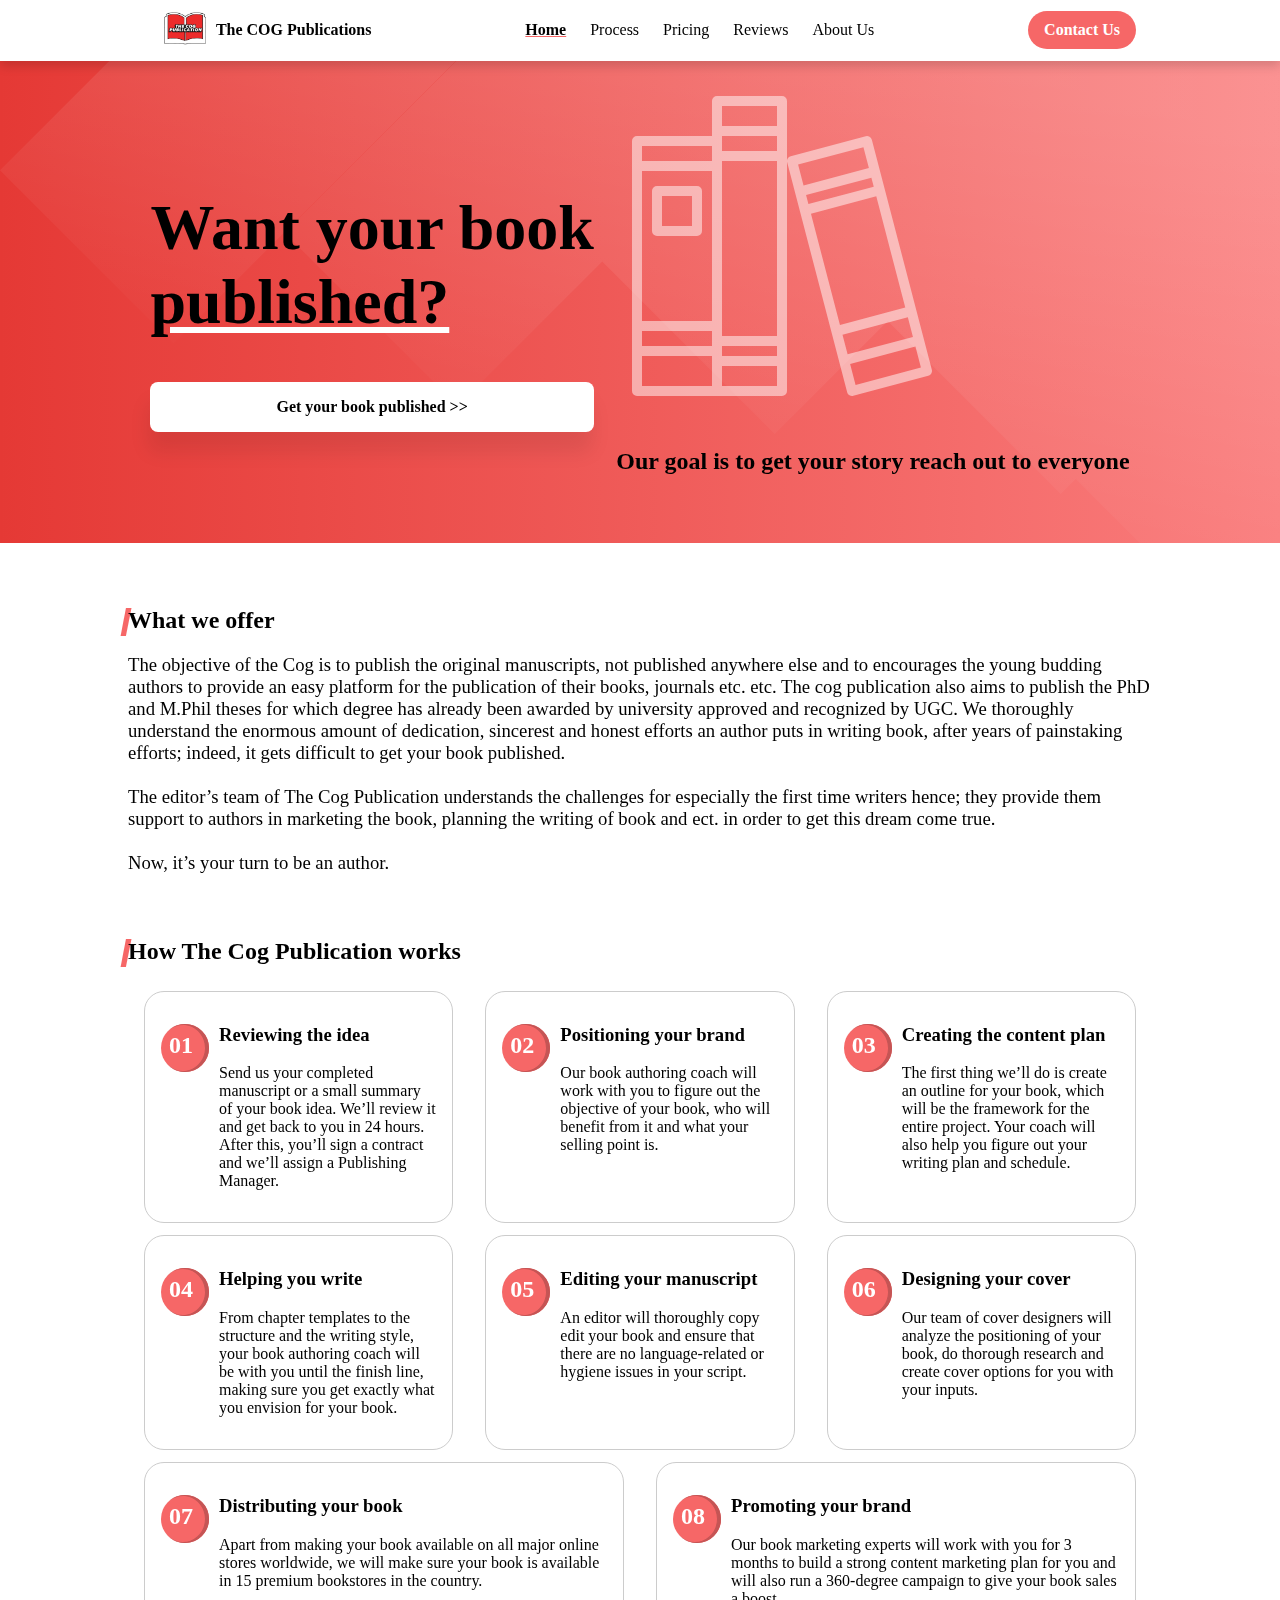
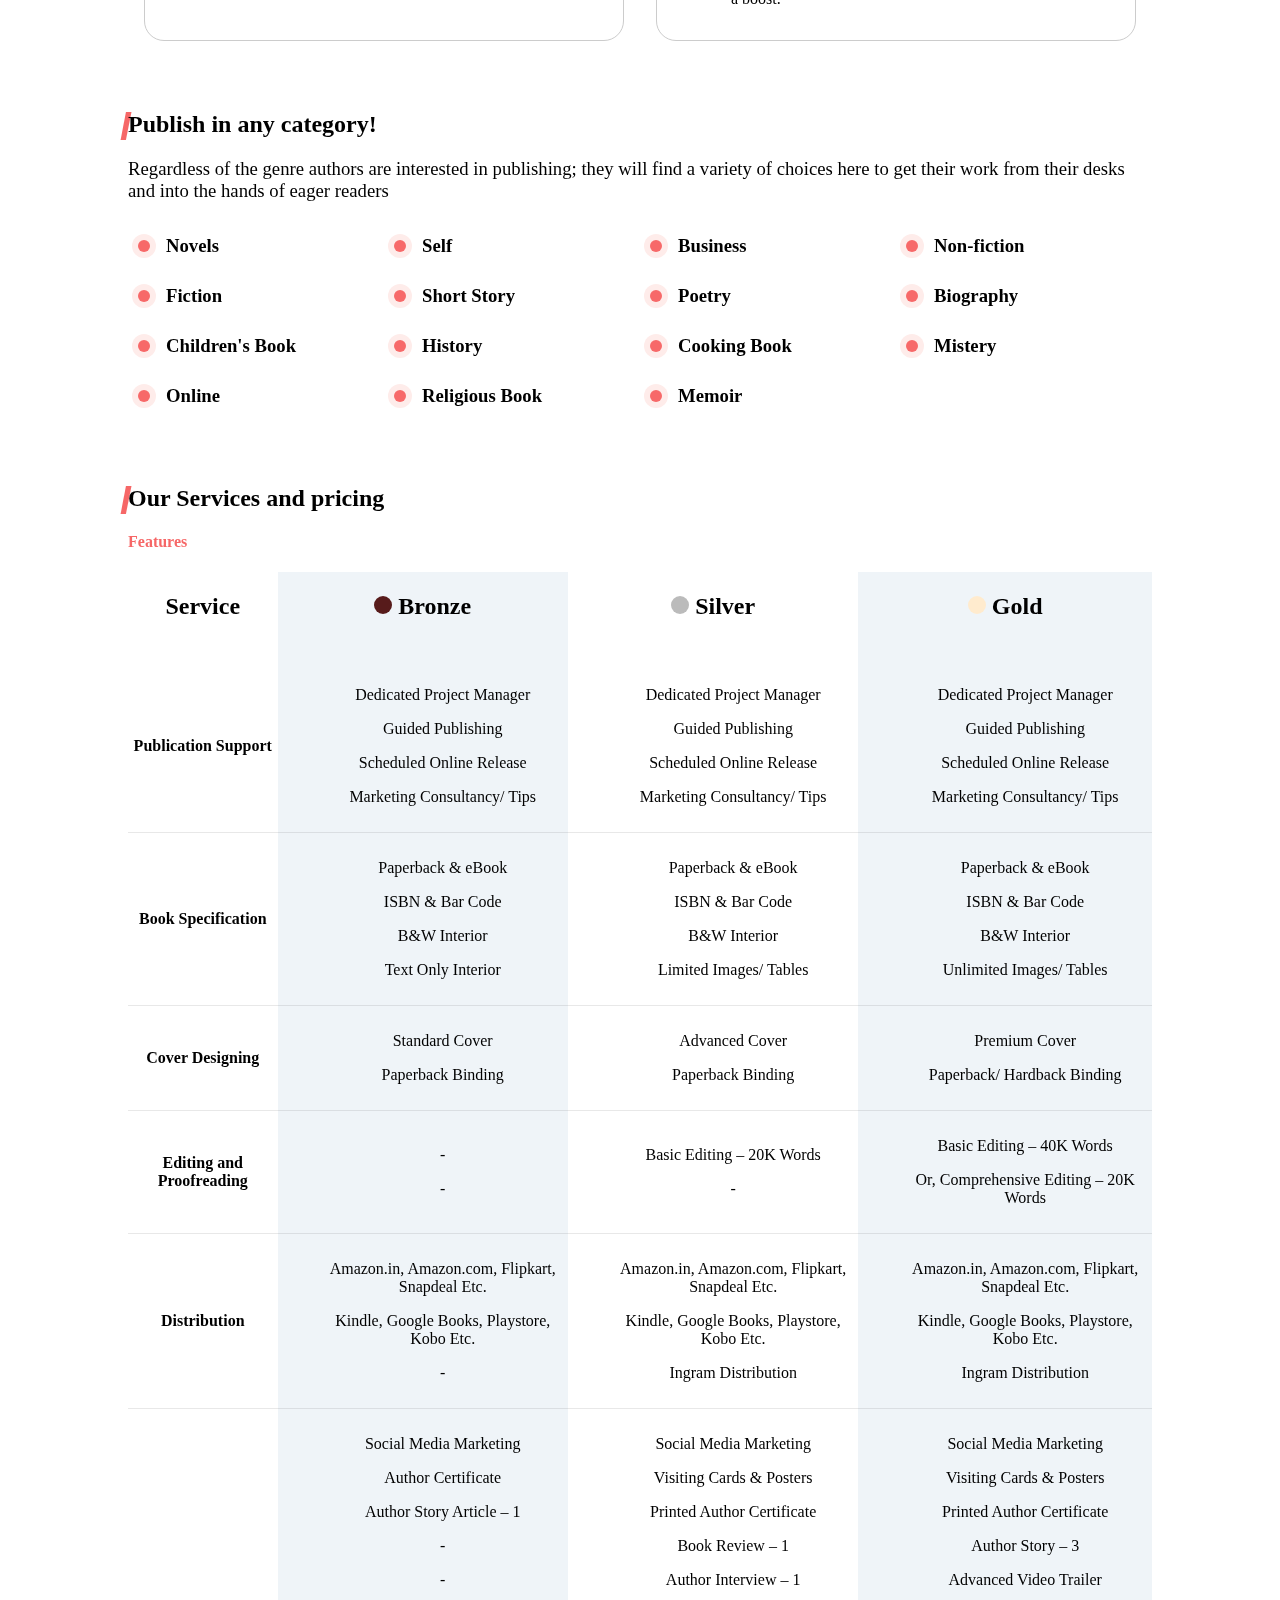
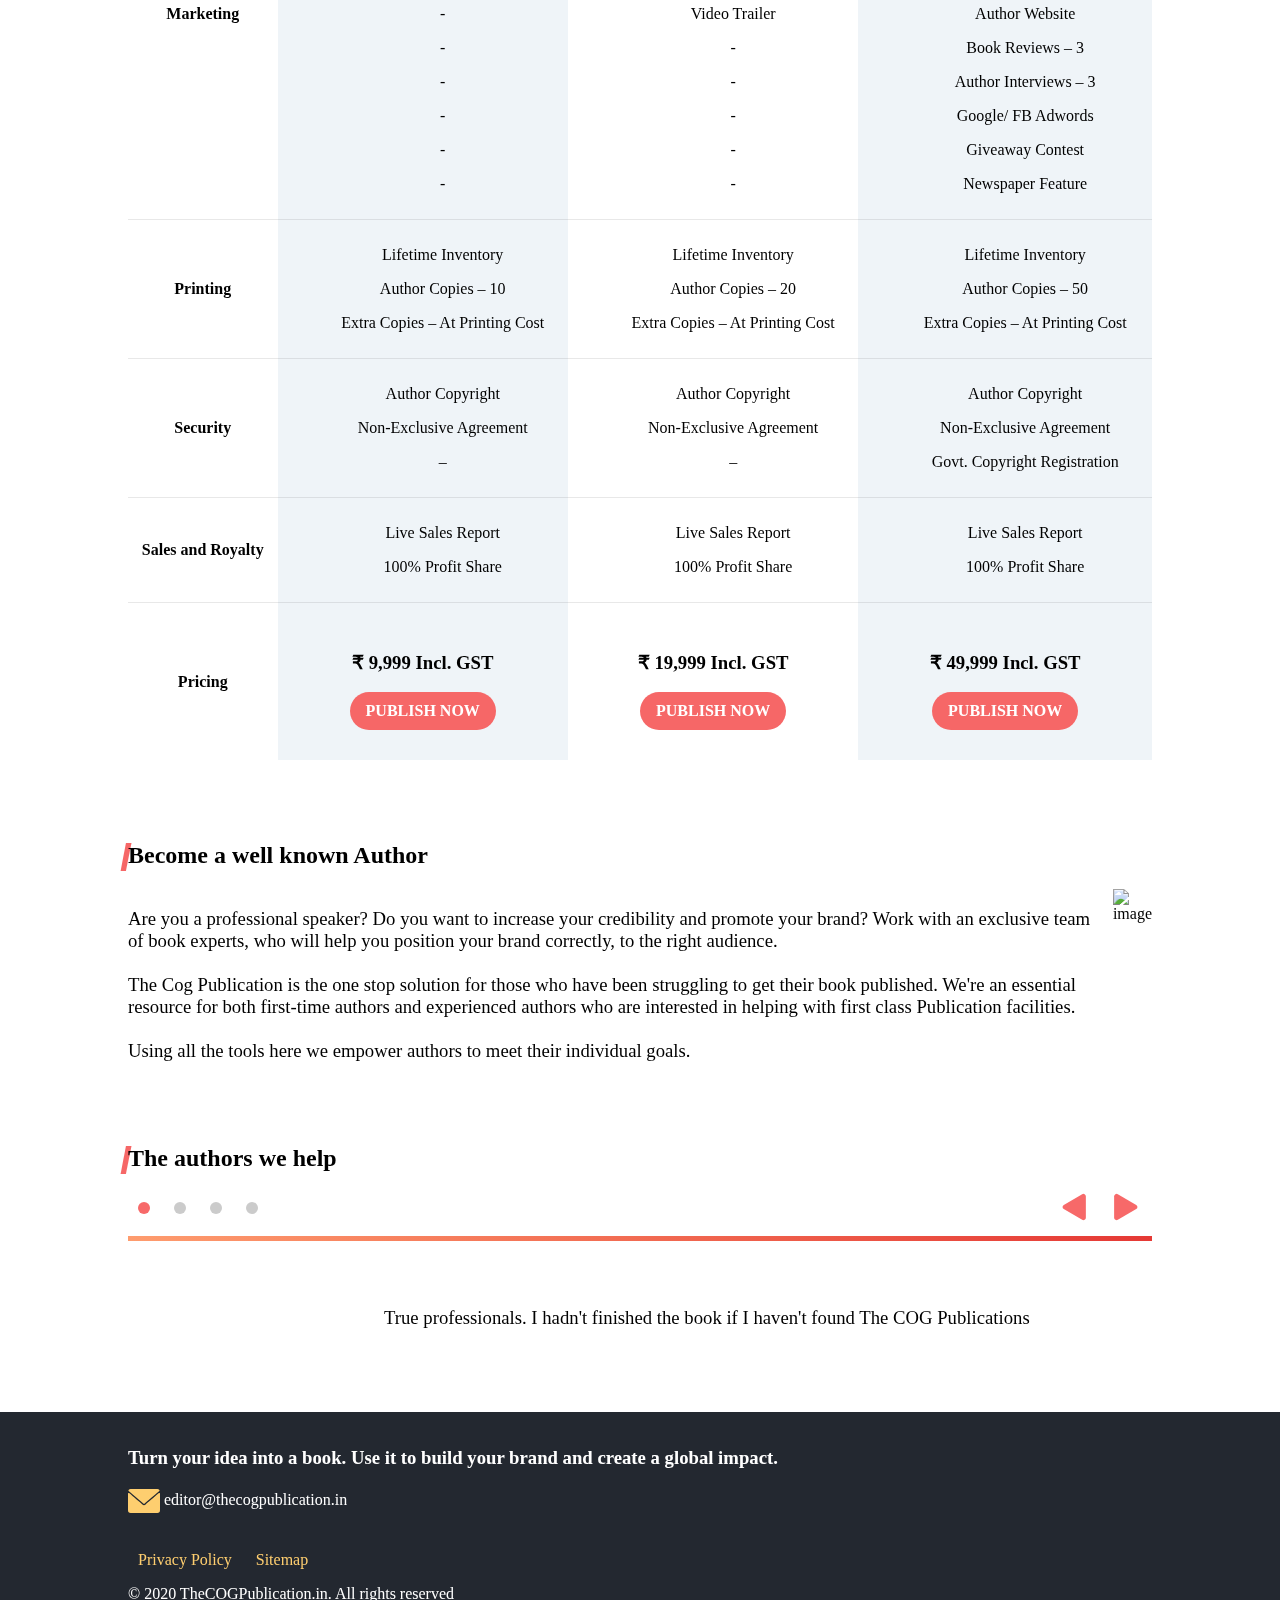
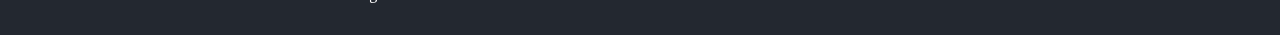
==== index.html @ cbc9a01e "COG website" ====
<!DOCTYPE html>
<html lang="en">
<head>
    <meta charset="UTF-8">
    <meta name="viewport" content="width=device-width, initial-scale=1.0">
    <title>The COG Publication</title>
    <link rel="stylesheet" href="styles.css">
</head>
<body>
    <nav id="myNav">
        <div class="left">
            <div class="logo">
                <img src="./logo.jpg" class="logo" alt="The COG Publications logo">
            </div>
            <div class="heading">
                <a href="/itsnikhil/COG/index.html"><h4>The COG Publications</h4></a>
            </div>
        </div>
        <div class="middle">
            <ul class="navigation">
                <li class="nav-link"><a href="/itsnikhil/COG/index.html#" onclick="navbarActive(0)">Home</a></li>
                <li class="nav-link"><a href="/itsnikhil/COG/index.html#process" onclick="navbarActive(1)">Process</a></li>
                <li class="nav-link"><a href="/itsnikhil/COG/index.html#pricing" onclick="navbarActive(2)">Pricing</a></li>
                <li class="nav-link"><a href="/itsnikhil/COG/index.html#reviews" onclick="navbarActive(3)">Reviews</a></li>
                <li class="nav-link"><a href="/itsnikhil/COG/index.html#about-us" onclick="navbarActive(4)">About Us</a></li>
            </ul>
        </div>
        <script>
            let active = undefined;
            function navbarActive(index=0){
                const navItems = document.querySelectorAll('.navigation li a');
                if (active !== index){
                    if (active != undefined)
                    navItems[active].classList.remove("active");
                    active = index;
                    navItems[active].classList.add("active");
                }
                return true;
            }
            navbarActive();
        </script>
        <div class="right">
            <div class="action">
                <a href="/itsnikhil/COG/form.html"><button>Contact Us</button></a>
            </div>
        </div>
        <div class="menu" onclick="toggleNav(this)">
            <div class="bar1"></div>
            <div class="bar2"></div>
            <div class="bar3"></div>
        </div>
    </nav>
    <script>
        function toggleNav(x) {
            x.classList.toggle("change");
            let middle = document.querySelector("#myNav .middle");
            let right = document.querySelector("#myNav .right");
            if (middle.style.display == "block")
                middle.style.display = "none"
            else
                middle.style.display = "block"
            if (right.style.display == "block")
                right.style.display = "none"
            else
                right.style.display = "block"
        }
    </script>
    <header>
        <svg xmlns="http://www.w3.org/2000/svg" style="width: 1477.51px; height: 652.02px; position: absolute; right: 0px; max-width: 100%;z-index: 0"><defs><linearGradient id="A" x1=".5" x2=".145" y2=".597"><stop offset="0" stop-color="#fff" stop-opacity=".16"/><stop offset="1" stop-color="#fff" stop-opacity="0"/></linearGradient></defs><path d="M1075.73 479.017l-15 15-173-173-113 113-172.5-172.5-144.5 144.5L284.5 232.775 517.266 0h960.24v423.24L1248.73 652.016zM0 170.263L170.266 0h346.482L173.24 343.506z" fill="url(#A)"/></svg>
        <div class="main">
            <div class="left">
                <h1>Want your book</br><span>published?</span></h1>
                <a href="/itsnikhil/COG/form.html"><button>Get your book published >> </button></a>
            </div>
            <div class="right">
                <div class="graphic">
                    <svg style="fill: rgba(255, 255, 255, 0.5)" xmlns="http://www.w3.org/2000/svg" viewBox="0 0 480 480"><path d="M240 0H136a8 8 0 0 0-8 8v56H8a8 8 0 0 0-8 8v400a8 8 0 0 0 8 8h232a8 8 0 0 0 8-8V8a8 8 0 0 0-8-8zm-8 416h-88v-16h88zM16 120h112v240H16zm216-32h-88V64h88zM16 376h112v24H16zm128 8V104h88v280zm88-368v32h-88V16zM128 80v24H16V80zM16 416h112v48H16zm128 48v-32h88v32zm0 0"/><path d="M479.742 437.984l-96-368a7.99 7.99 0 0 0-3.715-4.898 8 8 0 0 0-6.09-.812l-120 32a8 8 0 0 0-5.68 9.742l96 368c.535 2.063 1.875 3.824 3.72 4.895s4.03 1.355 6.086.8l120-32a8 8 0 0 0 5.68-9.727zm-201.246-279.44l104.543-27.87 3.762 14.398-104.535 27.914zm112.344 2.05l46.398 177.98-104.504 27.883-46.398-177.992zm50.473 193.47l8.2 31.395-104.543 27.87-8.16-31.383zM370.3 81.8l8.7 33.4-104.543 27.863-8.703-33.383zM357.7 462.2l-8.7-33.4 104.543-27.88 8.703 33.383zM104 144H40a8 8 0 0 0-8 8v64a8 8 0 0 0 8 8h64a8 8 0 0 0 8-8v-64a8 8 0 0 0-8-8zm-8 64H48v-48h48zm0 0"/></svg>
                </div>
                <div class="tagline">
                    <h2>
                        Our goal is to get your story reach out to everyone
                    </h2>
                </div>
            </div>
        </div>
    </header>
    <section id="about-us">
        <div class="title">
            <svg xmlns="http://www.w3.org/2000/svg" width="16" height="30" viewBox="0 0 16.851 46.101"><defs><style>.a{fill:#f66767;}</style></defs><path class="a" d="M-.143,2.762l8.012-1.6L8,44.883-.354,46.506Z" transform="translate(7.631 47.178) rotate(-169)"/></svg>
            <h2>What we offer</h2>
            <h3>The objective of the Cog is to publish the original manuscripts, not published anywhere else and to encourages the young budding authors to provide an easy platform for the publication of their books, journals etc. etc. The cog publication also aims to publish the PhD and M.Phil theses for which degree has already been awarded by university approved and recognized by UGC.  We thoroughly understand the enormous amount of dedication, sincerest and honest efforts an author puts in writing book, after years of painstaking efforts; indeed, it gets difficult to get your book published. 
            </br></br>The editor’s team of The Cog Publication understands the challenges for especially the first time writers hence; they provide them support to authors in marketing the book, planning the writing of book and ect. in order to get this dream come true. 
            </br></br>Now, it’s your turn to be an author.</h3>
        </div>
    </section>
    <section id="process">
        <div class="title">
            <svg xmlns="http://www.w3.org/2000/svg" width="16" height="30" viewBox="0 0 16.851 46.101"><defs><style>.a{fill:#f66767;}</style></defs><path class="a" d="M-.143,2.762l8.012-1.6L8,44.883-.354,46.506Z" transform="translate(7.631 47.178) rotate(-169)"/></svg>
            <h2>How The Cog Publication works</h2>
        </div>
        <div class="cards">
            <div class="card">
                <div class="left">
                    <h2>01</h2><svg xmlns="http://www.w3.org/2000/svg" width="48" height="48"><circle cx="24" cy="24" r="24" fill="#f66767"/><g fill="#c55555"><path d="M24 47.5c-.342 0-.683-.007-1.023-.022C34.932 46.94 44.5 36.616 44.5 24S34.932 1.06 22.977.522C23.318.507 23.658.5 24 .5c6.277 0 12.178 2.444 16.616 6.883S47.5 17.723 47.5 24s-2.444 12.178-6.883 16.617S30.277 47.5 24 47.5z"/><path d="M32.248 45.483c2.972-1.14 5.697-2.902 8.015-5.22C44.607 35.92 47 30.144 47 24a22.85 22.85 0 0 0-6.736-16.264 22.94 22.94 0 0 0-8.016-5.22C39.8 6.455 45 14.606 45 24s-5.2 17.544-12.752 21.483M24 48a23.95 23.95 0 0 1-7.931-1.341c-2.458-.86-4.75-2.112-6.813-3.72a24.08 24.08 0 0 1-5.24-5.643 23.84 23.84 0 0 1-3.212-7.111C3.44 40.085 12.156 47 22 47c12.13 0 22-10.318 22-23S34.13 1 22 1C12.514 1 4.126 7.313 1.128 16.7a23.85 23.85 0 0 1 2.826-5.912c1.432-2.17 3.196-4.085 5.243-5.69 2.068-1.622 4.368-2.885 6.836-3.754C18.587.455 21.268 0 24 0a23.84 23.84 0 0 1 16.97 7.029A23.84 23.84 0 0 1 48 24a23.84 23.84 0 0 1-7.029 16.97A23.84 23.84 0 0 1 24 48z"/></g></svg>
                </div>
                <div class="right">
                    <div class="card-title">
                        <h3>Reviewing the idea</h3>
                    </div>
                    <div class="card-content">Send us your completed manuscript or a small summary of your book idea. We’ll review it and get back to you in 24 hours.
                    After this, you’ll sign a contract and we’ll assign a Publishing Manager.</div>
                </div>
            </div>
            <div class="card">
                <div class="left">
                    <h2>02</h2><svg xmlns="http://www.w3.org/2000/svg" width="48" height="48"><circle cx="24" cy="24" r="24" fill="#f66767"/><g fill="#c55555"><path d="M24 47.5c-.342 0-.683-.007-1.023-.022C34.932 46.94 44.5 36.616 44.5 24S34.932 1.06 22.977.522C23.318.507 23.658.5 24 .5c6.277 0 12.178 2.444 16.616 6.883S47.5 17.723 47.5 24s-2.444 12.178-6.883 16.617S30.277 47.5 24 47.5z"/><path d="M32.248 45.483c2.972-1.14 5.697-2.902 8.015-5.22C44.607 35.92 47 30.144 47 24a22.85 22.85 0 0 0-6.736-16.264 22.94 22.94 0 0 0-8.016-5.22C39.8 6.455 45 14.606 45 24s-5.2 17.544-12.752 21.483M24 48a23.95 23.95 0 0 1-7.931-1.341c-2.458-.86-4.75-2.112-6.813-3.72a24.08 24.08 0 0 1-5.24-5.643 23.84 23.84 0 0 1-3.212-7.111C3.44 40.085 12.156 47 22 47c12.13 0 22-10.318 22-23S34.13 1 22 1C12.514 1 4.126 7.313 1.128 16.7a23.85 23.85 0 0 1 2.826-5.912c1.432-2.17 3.196-4.085 5.243-5.69 2.068-1.622 4.368-2.885 6.836-3.754C18.587.455 21.268 0 24 0a23.84 23.84 0 0 1 16.97 7.029A23.84 23.84 0 0 1 48 24a23.84 23.84 0 0 1-7.029 16.97A23.84 23.84 0 0 1 24 48z"/></g></svg>
                </div>
                <div class="right">
                    <div class="card-title">
                        <h3>Positioning your brand</h3>
                    </div>
                    <div class="card-content">Our book authoring coach will work with you to figure out the objective of your book, who will benefit from it and what your selling point is.</div>
                </div>
            </div>
            <div class="card">
                <div class="left">
                    <h2>03</h2><svg xmlns="http://www.w3.org/2000/svg" width="48" height="48"><circle cx="24" cy="24" r="24" fill="#f66767"/><g fill="#c55555"><path d="M24 47.5c-.342 0-.683-.007-1.023-.022C34.932 46.94 44.5 36.616 44.5 24S34.932 1.06 22.977.522C23.318.507 23.658.5 24 .5c6.277 0 12.178 2.444 16.616 6.883S47.5 17.723 47.5 24s-2.444 12.178-6.883 16.617S30.277 47.5 24 47.5z"/><path d="M32.248 45.483c2.972-1.14 5.697-2.902 8.015-5.22C44.607 35.92 47 30.144 47 24a22.85 22.85 0 0 0-6.736-16.264 22.94 22.94 0 0 0-8.016-5.22C39.8 6.455 45 14.606 45 24s-5.2 17.544-12.752 21.483M24 48a23.95 23.95 0 0 1-7.931-1.341c-2.458-.86-4.75-2.112-6.813-3.72a24.08 24.08 0 0 1-5.24-5.643 23.84 23.84 0 0 1-3.212-7.111C3.44 40.085 12.156 47 22 47c12.13 0 22-10.318 22-23S34.13 1 22 1C12.514 1 4.126 7.313 1.128 16.7a23.85 23.85 0 0 1 2.826-5.912c1.432-2.17 3.196-4.085 5.243-5.69 2.068-1.622 4.368-2.885 6.836-3.754C18.587.455 21.268 0 24 0a23.84 23.84 0 0 1 16.97 7.029A23.84 23.84 0 0 1 48 24a23.84 23.84 0 0 1-7.029 16.97A23.84 23.84 0 0 1 24 48z"/></g></svg>
                </div>
                <div class="right">
                    <div class="card-title">
                        <h3>Creating the content plan</h3>
                    </div>
                    <div class="card-content">The first thing we’ll do is create an outline for your book, which will be the framework for the entire project. Your coach will also help you figure out your writing plan and schedule.</div>
                </div>
            </div>
            <div class="card">
                <div class="left">
                    <h2>04</h2><svg xmlns="http://www.w3.org/2000/svg" width="48" height="48"><circle cx="24" cy="24" r="24" fill="#f66767"/><g fill="#c55555"><path d="M24 47.5c-.342 0-.683-.007-1.023-.022C34.932 46.94 44.5 36.616 44.5 24S34.932 1.06 22.977.522C23.318.507 23.658.5 24 .5c6.277 0 12.178 2.444 16.616 6.883S47.5 17.723 47.5 24s-2.444 12.178-6.883 16.617S30.277 47.5 24 47.5z"/><path d="M32.248 45.483c2.972-1.14 5.697-2.902 8.015-5.22C44.607 35.92 47 30.144 47 24a22.85 22.85 0 0 0-6.736-16.264 22.94 22.94 0 0 0-8.016-5.22C39.8 6.455 45 14.606 45 24s-5.2 17.544-12.752 21.483M24 48a23.95 23.95 0 0 1-7.931-1.341c-2.458-.86-4.75-2.112-6.813-3.72a24.08 24.08 0 0 1-5.24-5.643 23.84 23.84 0 0 1-3.212-7.111C3.44 40.085 12.156 47 22 47c12.13 0 22-10.318 22-23S34.13 1 22 1C12.514 1 4.126 7.313 1.128 16.7a23.85 23.85 0 0 1 2.826-5.912c1.432-2.17 3.196-4.085 5.243-5.69 2.068-1.622 4.368-2.885 6.836-3.754C18.587.455 21.268 0 24 0a23.84 23.84 0 0 1 16.97 7.029A23.84 23.84 0 0 1 48 24a23.84 23.84 0 0 1-7.029 16.97A23.84 23.84 0 0 1 24 48z"/></g></svg>
                </div>
                <div class="right">
                    <div class="card-title">
                        <h3>Helping you write</h3>
                    </div>
                    <div class="card-content">From chapter templates to the structure and the writing style, your book authoring coach will be with you until the finish line, making sure you get exactly what you envision for your book.</div>
                </div>
            </div>
            <div class="card">
                <div class="left">
                    <h2>05</h2><svg xmlns="http://www.w3.org/2000/svg" width="48" height="48"><circle cx="24" cy="24" r="24" fill="#f66767"/><g fill="#c55555"><path d="M24 47.5c-.342 0-.683-.007-1.023-.022C34.932 46.94 44.5 36.616 44.5 24S34.932 1.06 22.977.522C23.318.507 23.658.5 24 .5c6.277 0 12.178 2.444 16.616 6.883S47.5 17.723 47.5 24s-2.444 12.178-6.883 16.617S30.277 47.5 24 47.5z"/><path d="M32.248 45.483c2.972-1.14 5.697-2.902 8.015-5.22C44.607 35.92 47 30.144 47 24a22.85 22.85 0 0 0-6.736-16.264 22.94 22.94 0 0 0-8.016-5.22C39.8 6.455 45 14.606 45 24s-5.2 17.544-12.752 21.483M24 48a23.95 23.95 0 0 1-7.931-1.341c-2.458-.86-4.75-2.112-6.813-3.72a24.08 24.08 0 0 1-5.24-5.643 23.84 23.84 0 0 1-3.212-7.111C3.44 40.085 12.156 47 22 47c12.13 0 22-10.318 22-23S34.13 1 22 1C12.514 1 4.126 7.313 1.128 16.7a23.85 23.85 0 0 1 2.826-5.912c1.432-2.17 3.196-4.085 5.243-5.69 2.068-1.622 4.368-2.885 6.836-3.754C18.587.455 21.268 0 24 0a23.84 23.84 0 0 1 16.97 7.029A23.84 23.84 0 0 1 48 24a23.84 23.84 0 0 1-7.029 16.97A23.84 23.84 0 0 1 24 48z"/></g></svg>
                </div>
                <div class="right">
                    <div class="card-title">
                        <h3>Editing your manuscript</h3>
                    </div>
                    <div class="card-content">An editor will thoroughly copy edit your book and ensure that there are no language-related or hygiene issues in your script.</div>
                </div>
            </div>
            <div class="card">
                <div class="left">
                    <h2>06</h2><svg xmlns="http://www.w3.org/2000/svg" width="48" height="48"><circle cx="24" cy="24" r="24" fill="#f66767"/><g fill="#c55555"><path d="M24 47.5c-.342 0-.683-.007-1.023-.022C34.932 46.94 44.5 36.616 44.5 24S34.932 1.06 22.977.522C23.318.507 23.658.5 24 .5c6.277 0 12.178 2.444 16.616 6.883S47.5 17.723 47.5 24s-2.444 12.178-6.883 16.617S30.277 47.5 24 47.5z"/><path d="M32.248 45.483c2.972-1.14 5.697-2.902 8.015-5.22C44.607 35.92 47 30.144 47 24a22.85 22.85 0 0 0-6.736-16.264 22.94 22.94 0 0 0-8.016-5.22C39.8 6.455 45 14.606 45 24s-5.2 17.544-12.752 21.483M24 48a23.95 23.95 0 0 1-7.931-1.341c-2.458-.86-4.75-2.112-6.813-3.72a24.08 24.08 0 0 1-5.24-5.643 23.84 23.84 0 0 1-3.212-7.111C3.44 40.085 12.156 47 22 47c12.13 0 22-10.318 22-23S34.13 1 22 1C12.514 1 4.126 7.313 1.128 16.7a23.85 23.85 0 0 1 2.826-5.912c1.432-2.17 3.196-4.085 5.243-5.69 2.068-1.622 4.368-2.885 6.836-3.754C18.587.455 21.268 0 24 0a23.84 23.84 0 0 1 16.97 7.029A23.84 23.84 0 0 1 48 24a23.84 23.84 0 0 1-7.029 16.97A23.84 23.84 0 0 1 24 48z"/></g></svg>
                </div>
                <div class="right">
                    <div class="card-title">
                        <h3>Designing your cover</h3>
                    </div>
                    <div class="card-content">Our team of cover designers will analyze the positioning of your book, do thorough research and create cover options for you with your inputs.</div>
                </div>
            </div>
            <div class="card">
                <div class="left">
                    <h2>07</h2><svg xmlns="http://www.w3.org/2000/svg" width="48" height="48"><circle cx="24" cy="24" r="24" fill="#f66767"/><g fill="#c55555"><path d="M24 47.5c-.342 0-.683-.007-1.023-.022C34.932 46.94 44.5 36.616 44.5 24S34.932 1.06 22.977.522C23.318.507 23.658.5 24 .5c6.277 0 12.178 2.444 16.616 6.883S47.5 17.723 47.5 24s-2.444 12.178-6.883 16.617S30.277 47.5 24 47.5z"/><path d="M32.248 45.483c2.972-1.14 5.697-2.902 8.015-5.22C44.607 35.92 47 30.144 47 24a22.85 22.85 0 0 0-6.736-16.264 22.94 22.94 0 0 0-8.016-5.22C39.8 6.455 45 14.606 45 24s-5.2 17.544-12.752 21.483M24 48a23.95 23.95 0 0 1-7.931-1.341c-2.458-.86-4.75-2.112-6.813-3.72a24.08 24.08 0 0 1-5.24-5.643 23.84 23.84 0 0 1-3.212-7.111C3.44 40.085 12.156 47 22 47c12.13 0 22-10.318 22-23S34.13 1 22 1C12.514 1 4.126 7.313 1.128 16.7a23.85 23.85 0 0 1 2.826-5.912c1.432-2.17 3.196-4.085 5.243-5.69 2.068-1.622 4.368-2.885 6.836-3.754C18.587.455 21.268 0 24 0a23.84 23.84 0 0 1 16.97 7.029A23.84 23.84 0 0 1 48 24a23.84 23.84 0 0 1-7.029 16.97A23.84 23.84 0 0 1 24 48z"/></g></svg>
                </div>
                <div class="right">
                    <div class="card-title">
                        <h3>Distributing your book</h3>
                    </div>
                    <div class="card-content">Apart from making your book available on all major online stores worldwide, we will make sure your book is available in 15 premium bookstores in the country.</div>
                </div>
            </div>
            <div class="card">
                <div class="left">
                    <h2>08</h2><svg xmlns="http://www.w3.org/2000/svg" width="48" height="48"><circle cx="24" cy="24" r="24" fill="#f66767"/><g fill="#c55555"><path d="M24 47.5c-.342 0-.683-.007-1.023-.022C34.932 46.94 44.5 36.616 44.5 24S34.932 1.06 22.977.522C23.318.507 23.658.5 24 .5c6.277 0 12.178 2.444 16.616 6.883S47.5 17.723 47.5 24s-2.444 12.178-6.883 16.617S30.277 47.5 24 47.5z"/><path d="M32.248 45.483c2.972-1.14 5.697-2.902 8.015-5.22C44.607 35.92 47 30.144 47 24a22.85 22.85 0 0 0-6.736-16.264 22.94 22.94 0 0 0-8.016-5.22C39.8 6.455 45 14.606 45 24s-5.2 17.544-12.752 21.483M24 48a23.95 23.95 0 0 1-7.931-1.341c-2.458-.86-4.75-2.112-6.813-3.72a24.08 24.08 0 0 1-5.24-5.643 23.84 23.84 0 0 1-3.212-7.111C3.44 40.085 12.156 47 22 47c12.13 0 22-10.318 22-23S34.13 1 22 1C12.514 1 4.126 7.313 1.128 16.7a23.85 23.85 0 0 1 2.826-5.912c1.432-2.17 3.196-4.085 5.243-5.69 2.068-1.622 4.368-2.885 6.836-3.754C18.587.455 21.268 0 24 0a23.84 23.84 0 0 1 16.97 7.029A23.84 23.84 0 0 1 48 24a23.84 23.84 0 0 1-7.029 16.97A23.84 23.84 0 0 1 24 48z"/></g></svg>
                </div>
                <div class="right">
                    <div class="card-title">
                        <h3>Promoting your brand</h3>
                    </div>
                    <div class="card-content">Our book marketing experts will work with you for 3 months to build a strong content marketing plan for you and will also run a 360-degree campaign to give your book sales a boost.</div>
                </div>
            </div>
        </div>
    </section>
    <section id="publish">
        <div class="title">
            <svg xmlns="http://www.w3.org/2000/svg" width="16" height="30" viewBox="0 0 16.851 46.101"><defs><style>.a{fill:#f66767;}</style></defs><path class="a" d="M-.143,2.762l8.012-1.6L8,44.883-.354,46.506Z" transform="translate(7.631 47.178) rotate(-169)"/></svg>
            <h2>Publish in any category!</h2>
            <h3>Regardless of the genre authors are interested in publishing; they will find a variety of choices here to get their work from their desks and into the hands of eager readers</h3>
        </div>
        <div class="categories">
            <div class="grid-item">
                <svg xmlns="http://www.w3.org/2000/svg" width="24" height="24"><circle cx="12" cy="12" r="12" fill="#feecea"/><circle cx="12" cy="12" r="6" fill="#f76969"/></svg>
                <h3>Novels</h3>
            </div>
            <div class="grid-item">
                <svg xmlns="http://www.w3.org/2000/svg" width="24" height="24"><circle cx="12" cy="12" r="12" fill="#feecea"/><circle cx="12" cy="12" r="6" fill="#f76969"/></svg>
                <h3>Self</h3>
            </div>
            <div class="grid-item">
                <svg xmlns="http://www.w3.org/2000/svg" width="24" height="24"><circle cx="12" cy="12" r="12" fill="#feecea"/><circle cx="12" cy="12" r="6" fill="#f76969"/></svg>
                <h3>Business</h3>
            </div>
            <div class="grid-item">
                <svg xmlns="http://www.w3.org/2000/svg" width="24" height="24"><circle cx="12" cy="12" r="12" fill="#feecea"/><circle cx="12" cy="12" r="6" fill="#f76969"/></svg>
                <h3>Non-fiction</h3>
            </div>
            <div class="grid-item">
                <svg xmlns="http://www.w3.org/2000/svg" width="24" height="24"><circle cx="12" cy="12" r="12" fill="#feecea"/><circle cx="12" cy="12" r="6" fill="#f76969"/></svg>
                <h3>Fiction</h3>
            </div>
            <div class="grid-item">
                <svg xmlns="http://www.w3.org/2000/svg" width="24" height="24"><circle cx="12" cy="12" r="12" fill="#feecea"/><circle cx="12" cy="12" r="6" fill="#f76969"/></svg>
                <h3>Short Story</h3>
            </div>
            <div class="grid-item">
                <svg xmlns="http://www.w3.org/2000/svg" width="24" height="24"><circle cx="12" cy="12" r="12" fill="#feecea"/><circle cx="12" cy="12" r="6" fill="#f76969"/></svg>
                <h3>Poetry</h3>
            </div>
            <div class="grid-item">
                <svg xmlns="http://www.w3.org/2000/svg" width="24" height="24"><circle cx="12" cy="12" r="12" fill="#feecea"/><circle cx="12" cy="12" r="6" fill="#f76969"/></svg>
                <h3>Biography</h3>
            </div>
            <div class="grid-item">
                <svg xmlns="http://www.w3.org/2000/svg" width="24" height="24"><circle cx="12" cy="12" r="12" fill="#feecea"/><circle cx="12" cy="12" r="6" fill="#f76969"/></svg>
                <h3>Children's Book</h3>
            </div>
            <div class="grid-item">
                <svg xmlns="http://www.w3.org/2000/svg" width="24" height="24"><circle cx="12" cy="12" r="12" fill="#feecea"/><circle cx="12" cy="12" r="6" fill="#f76969"/></svg>
                <h3>History</h3>
            </div>
            <div class="grid-item">
                <svg xmlns="http://www.w3.org/2000/svg" width="24" height="24"><circle cx="12" cy="12" r="12" fill="#feecea"/><circle cx="12" cy="12" r="6" fill="#f76969"/></svg>
                <h3>Cooking Book</h3>
            </div>
            <div class="grid-item">
                <svg xmlns="http://www.w3.org/2000/svg" width="24" height="24"><circle cx="12" cy="12" r="12" fill="#feecea"/><circle cx="12" cy="12" r="6" fill="#f76969"/></svg>
                <h3>Mistery</h3>
            </div>
            <div class="grid-item">
                <svg xmlns="http://www.w3.org/2000/svg" width="24" height="24"><circle cx="12" cy="12" r="12" fill="#feecea"/><circle cx="12" cy="12" r="6" fill="#f76969"/></svg>
                <h3>Online</h3>
            </div>
            <div class="grid-item">
                <svg xmlns="http://www.w3.org/2000/svg" width="24" height="24"><circle cx="12" cy="12" r="12" fill="#feecea"/><circle cx="12" cy="12" r="6" fill="#f76969"/></svg>
                <h3>Religious Book</h3>
            </div>
            <div class="grid-item">
                <svg xmlns="http://www.w3.org/2000/svg" width="24" height="24"><circle cx="12" cy="12" r="12" fill="#feecea"/><circle cx="12" cy="12" r="6" fill="#f76969"/></svg>
                <h3>Memoir</h3>
            </div>
        </div>
    </section>
    <section id="pricing">
        <div class="title">
            <svg xmlns="http://www.w3.org/2000/svg" width="16" height="30" viewBox="0 0 16.851 46.101"><defs><style>.a{fill:#f66767;}</style></defs><path class="a" d="M-.143,2.762l8.012-1.6L8,44.883-.354,46.506Z" transform="translate(7.631 47.178) rotate(-169)"/></svg>
            <h2>Our Services and pricing</h2>
        </div>
        <h4 class="color-splash">Features</h4>
        <table class="features">
            <thead>
                <tr>
                    <th><h2>Service</h2></th>
                    <th><h2><svg xmlns="http://www.w3.org/2000/svg" width="24" height="18"><circle cx="9" cy="9" r="9" fill="#571B1B"/></svg>Bronze</h2></th>
                    <th><h2><svg xmlns="http://www.w3.org/2000/svg" width="24" height="18"><circle cx="9" cy="9" r="9" fill="#BBBBBB"/></svg>Silver</h2></th>
                    <th><h2><svg xmlns="http://www.w3.org/2000/svg" width="24" height="18"><circle cx="9" cy="9" r="9" fill="#FFEBCE"/></svg>Gold</h2></th>
                </tr>
            </thead>
            <tbody>
                <tr>
                    <td><strong>Publication Support</strong></td>
                    <td>
                        <dd>
                            <dl>Dedicated Project Manager</dl>
                            <dl>Guided Publishing</dl>
                            <dl>Scheduled Online Release</dl>
                            <dl>Marketing Consultancy/ Tips</dl>
                        </dd>
                    </td>
                    <td>
                        <dd>
                            <dl>Dedicated Project Manager</dl>
                            <dl>Guided Publishing</dl>
                            <dl>Scheduled Online Release</dl>
                            <dl>Marketing Consultancy/ Tips</dl>
                        </dd>
                    </td>
                    <td>
                        <dd>
                            <dl>Dedicated Project Manager</dl>
                            <dl>Guided Publishing</dl>
                            <dl>Scheduled Online Release</dl>
                            <dl>Marketing Consultancy/ Tips</dl>
                        </dd>
                    </td>
                </tr>
                <tr>
                    <td><strong>Book Specification</strong></td>
                    <td>
                        <dd>
                            <dl>Paperback & eBook</dl>
                            <dl>ISBN & Bar Code</dl>
                            <dl>B&W Interior</dl>
                            <dl>Text Only Interior</dl>
                        </dd>
                    </td>
                    <td>
                        <dd>
                            <dl>Paperback & eBook</dl>
                            <dl>ISBN & Bar Code</dl>
                            <dl>B&W Interior</dl>
                            <dl>Limited Images/ Tables</dl>
                        </dd>
                    </td>
                    <td>
                        <dd>
                            <dl>Paperback & eBook</dl>
                            <dl>ISBN & Bar Code</dl>
                            <dl>B&W Interior</dl>
                            <dl>Unlimited Images/ Tables</dl>
                        </dd>
                    </td>
                </tr>
                <tr>
                    <td><strong>Cover Designing</strong></td>
                    <td>
                        <dd>
                            <dl>Standard Cover</dl>
                            <dl>Paperback Binding</dl>
                        </dd>
                    </td>
                    <td>
                        <dd>
                            <dl>Advanced Cover</dl>
                            <dl>Paperback Binding</dl>
                        </dd>
                    </td>
                    <td>
                        <dd>
                            <dl>Premium Cover</dl>
                            <dl>Paperback/ Hardback Binding</dl>
                        </dd>
                    </td>
                </tr>
                <tr>
                    <td><strong>Editing and Proofreading</strong></td>
                    <td>
                        <dd>
                            <dl>-</dl>
                            <dl>-</dl>
                        </dd>
                    </td>
                    <td>
                        <dd>
                            <dl>Basic Editing – 20K Words</dl>
                            <dl>-</dl>
                        </dd>
                    </td>
                    <td>
                        <dd>
                            <dl>Basic Editing – 40K Words</dl>
                            <dl>Or, Comprehensive Editing – 20K Words</dl>
                        </dd>
                    </td>
                </tr>
                <tr>
                    <td><strong>Distribution</strong></td>
                    <td>
                        <dd>
                            <dl>Amazon.in, Amazon.com, Flipkart, Snapdeal Etc.</dl>
                            <dl>Kindle, Google Books, Playstore, Kobo Etc.</dl>
                            <dl>-</dl>
                        </dd>
                    </td>
                    <td>
                        <dd>
                            <dl>Amazon.in, Amazon.com, Flipkart, Snapdeal Etc.</dl>
                            <dl>Kindle, Google Books, Playstore, Kobo Etc.</dl>
                            <dl>Ingram Distribution</dl>
                        </dd>
                    </td>
                    <td>
                        <dd>
                            <dl>Amazon.in, Amazon.com, Flipkart, Snapdeal Etc.</dl>
                            <dl>Kindle, Google Books, Playstore, Kobo Etc.</dl>
                            <dl>Ingram Distribution</dl>
                        </dd>
                    </td>
                </tr>
                <tr>
                    <td><strong>Marketing</strong></td>
                    <td>
                        <dd>
                            <dl>Social Media Marketing</dl>
                            <dl>Author Certificate</dl>
                            <dl>Author Story Article – 1</dl>
                            <dl>-</dl>
                            <dl>-</dl>
                            <dl>-</dl>
                            <dl>-</dl>
                            <dl>-</dl>
                            <dl>-</dl>
                            <dl>-</dl>
                            <dl>-</dl>
                        </dd>
                    </td>
                    <td>
                        <dd>
                            <dl>Social Media Marketing</dl>
                            <dl>Visiting Cards & Posters</dl>
                            <dl>Printed Author Certificate</dl>
                            <dl>Book Review – 1</dl>
                            <dl>Author Interview – 1</dl>
                            <dl>Video Trailer</dl>
                            <dl>-</dl>
                            <dl>-</dl>
                            <dl>-</dl>
                            <dl>-</dl>
                            <dl>-</dl>
                        </dd>
                    </td>
                    <td>
                        <dd>
                            <dl>Social Media Marketing</dl>
                            <dl>Visiting Cards & Posters</dl>
                            <dl>Printed Author Certificate</dl>
                            <dl>Author Story – 3</dl>
                            <dl>Advanced Video Trailer</dl>
                            <dl>Author Website</dl>
                            <dl>Book Reviews – 3</dl>
                            <dl>Author Interviews – 3</dl>
                            <dl>Google/ FB Adwords</dl>
                            <dl>Giveaway Contest</dl>
                            <dl>Newspaper Feature</dl>
                        </dd>
                    </td>
                </tr>
                <tr>
                    <td><strong>Printing</strong></td>
                    <td>
                        <dd>
                            <dl>Lifetime Inventory</dl>
                            <dl>Author Copies – 10</dl>
                            <dl>Extra Copies – At Printing Cost</dl>
                        </dd>
                    </td>
                    <td>
                        <dd>
                            <dl>Lifetime Inventory</dl>
                            <dl>Author Copies – 20</dl>
                            <dl>Extra Copies – At Printing Cost</dl>
                        </dd>
                    </td>
                    <td>
                        <dd>
                            <dl>Lifetime Inventory</dl>
                            <dl>Author Copies – 50</dl>
                            <dl>Extra Copies – At Printing Cost</dl>
                        </dd>
                    </td>
                </tr>
                <tr>
                    <td><strong>Security</strong></td>
                    <td>
                        <dd>
                            <dl>Author Copyright</dl>
                            <dl>Non-Exclusive Agreement</dl>
                            <dl>–</dl>
                        </dd>
                    </td>
                    <td>
                        <dd>
                            <dl>Author Copyright</dl>
                            <dl>Non-Exclusive Agreement</dl>
                            <dl>–</dl>
                        </dd>
                    </td>
                    <td>
                        <dd>
                            <dl>Author Copyright</dl>
                            <dl>Non-Exclusive Agreement</dl>
                            <dl>Govt. Copyright Registration</dl>
                        </dd>
                    </td>
                </tr>
                <tr>
                    <td><strong>Sales and Royalty</strong></td>
                    <td>
                        <dd>
                            <dl>Live Sales Report</dl>
                            <dl>100% Profit Share</dl>
                        </dd>
                    </td>
                    <td>
                        <dd>
                            <dl>Live Sales Report</dl>
                            <dl>100% Profit Share</dl>
                        </dd>
                    </td>
                    <td>
                        <dd>
                            <dl>Live Sales Report</dl>
                            <dl>100% Profit Share</dl>
                        </dd>
                    </td>
                </tr>
                <tr>
                    <td id="last-row" class="action"><strong>Pricing</strong></td>
                    <td id="last-row" class="action"><h3>₹ 9,999 Incl. GST</h3><a href="/itsnikhil/COG/form.html"><button>PUBLISH NOW</button></a></td>
                    <td id="last-row" class="action"><h3>₹ 19,999 Incl. GST</h3><a href="/itsnikhil/COG/form.html"><button>PUBLISH NOW</button></a></td>
                    <td id="last-row" class="action"><h3>₹ 49,999 Incl. GST</h3><a href="/itsnikhil/COG/form.html"><button>PUBLISH NOW</button></a></td>
                </tr>
                <!-- <tr>
                    <td id="last-row"></td>
                    <td id="last-row"><button>PUBLISH NOW</button></td>
                    <td id="last-row"><button>PUBLISH NOW</button></td>
                    <td id="last-row"><button>PUBLISH NOW</button></td>
                </tr> -->
        </tbody>
        </table>
        <br>
        <!-- <h4 class="color-splash">Additional Add-ons</h4>
        <table class="addons">
            <tr>
                <td>
                    <ul>
                        <li>This is some add on service available to be used for an extra added cost</li>
                    </ul>
                </td>
                <td>₹1,000 extra</td>
            </tr>
            <tr>
                <td>
                    <ul>
                        <li>This is some add on service available to be used for an extra added cost</li>
                    </ul>
                </td>
                <td>₹1,000 extra</td>
            </tr>
            <tr>
                <td>
                    <ul>
                        <li>This is some add on service available to be used for an extra added cost</li>
                    </ul>
                </td>
                <td>₹1,000 extra</td>
            </tr>
        </table> -->
    </section>
    <section id="become-author">
        <div class="title">
            <svg xmlns="http://www.w3.org/2000/svg" width="16" height="30" viewBox="0 0 16.851 46.101"><defs><style>.a{fill:#f66767;}</style></defs><path class="a" d="M-.143,2.762l8.012-1.6L8,44.883-.354,46.506Z" transform="translate(7.631 47.178) rotate(-169)"/></svg>
            <h2>Become a well known Author</h2>
        </div>
        <div class="inspire">
            <div class="left">
                <h3>Are you a professional speaker? Do you want to increase your credibility and promote your brand? Work with an exclusive team of book experts, who will help you position your brand correctly, to the right audience.</br></br>The Cog Publication is the one stop solution for those who have been struggling to get their book published. We're an essential resource for both first-time authors and experienced authors who are interested in helping with first class Publication facilities.</br></br>Using all the tools here we empower authors to meet their individual goals.</h3>
            </div>
            <div class="right">
                <img src="https://res.cloudinary.com/journalapp/image/upload/v1588889142/author_l7eoem.jpg" alt="image">
            </div>
        </div>
    </section>
    <section id="reviews">
        <div class="title">
            <svg xmlns="http://www.w3.org/2000/svg" width="16" height="30" viewBox="0 0 16.851 46.101"><defs><style>.a{fill:#f66767;}</style></defs><path class="a" d="M-.143,2.762l8.012-1.6L8,44.883-.354,46.506Z" transform="translate(7.631 47.178) rotate(-169)"/></svg>
            <h2>The authors we help</h2>
        </div>
        <div class="review-nav">
            <div>
                <div class="review-item active"></div>
                <div class="review-item"></div>
                <div class="review-item"></div>
                <div class="review-item"></div>
            </div>
            <div class="controller">
                <div class="prev"><svg xmlns="http://www.w3.org/2000/svg" width="30" height="30" viewBox="0 0 42 49"><path d="M21.045,5.923a4,4,0,0,1,6.91,0L45.491,35.985A4,4,0,0,1,42.036,42H6.964a4,4,0,0,1-3.455-6.015Z" transform="translate(0 49) rotate(-90)" fill="#f76969"/></svg></div>
                <div class="next"><svg xmlns="http://www.w3.org/2000/svg" width="30" height="30" viewBox="0 0 42 49"><path d="M21.045,5.923a4,4,0,0,1,6.91,0L45.491,35.985A4,4,0,0,1,42.036,42H6.964a4,4,0,0,1-3.455-6.015Z" transform="translate(42) rotate(90)" fill="#f76969"/></svg></div>
            </div>
        </div>
        <hr class="line">
        <div class="review">
            <div class="author">
                <!-- <img src="https://source.unsplash.com/120x120" alt="author">
                <h2>.......... ...........</h2>
                <p>Author of &lt;&lt;..................&gt;&gt;</p> -->
            </div>
            <div class="title">
                <h3>.........................................................................................................................................................................</h3>
            </div>
        </div>
        <script>
            const authorsEl = document.querySelectorAll(".review-nav .review-item");
            // const nameEl = document.querySelector(".review .author h2");
            // const imageEl = document.querySelector(".review .author img");
            // const bookEl = document.querySelector(".review .author p");
            const textEl = document.querySelector(".review .title h3");
    
            const testimonials = [
                {
                    text: "True professionals. I hadn't finished the book if I haven't found The COG Publications",
                    name: "Robert Zane1",
                    image: "https://source.unsplash.com/120x120",
                    book: "Book Name1",
                },
                {
                    text: "True professionals. I hadn't finished the book if I haven't found The COG Publications",
                    name: "Robert Zane2",
                    image: "https://source.unsplash.com/120x120",
                    book: "Book Name2",
                },
                {
                    text: "True professionals. I hadn't finished the book if I haven't found The COG Publications",
                    name: "Robert Zane3",
                    image: "https://source.unsplash.com/120x120",
                    book: "Book Name3",
                },
                {
                    text: "True professionals. I hadn't finished the book if I haven't found The COG Publications",
                    name: "Robert Zane4",
                    image: "https://source.unsplash.com/120x120",
                    book: "Book Name4",
                },
            ];
            var currentIdx = 0;
            addTestimonial(currentIdx);
            
            authorsEl.forEach((author, idx) => {
                author.addEventListener("click", (e) => {
                    authorsEl[currentIdx].classList.remove("active");
                    addTestimonial(idx);
                });
            });
            function addTestimonial(idx) {
                let testimonial = testimonials[idx];
                currentIdx = idx;
                // nameEl.innerText = testimonial.name;
                // imageEl.innerText = testimonial.image;
                // bookEl.innerText = "Author of <<"+testimonial.book+">>";
                textEl.innerText = testimonial.text;
                authorsEl[idx].classList.add("active");
            }
            document.querySelector('.controller .prev').addEventListener("click", (e) => {
                    authorsEl[currentIdx].classList.remove("active");
                    currentIdx = currentIdx == 0 ? 3 : currentIdx-1;
                    addTestimonial(currentIdx);
                });
            document.querySelector('.controller .next').addEventListener("click", (e) => {
                    authorsEl[currentIdx].classList.remove("active");
                    currentIdx = (currentIdx+1)%4;
                    addTestimonial(currentIdx);
                });
        </script>
    </section>
    <footer>
        <h3>Turn your idea into a book. Use it to build your brand and create a global impact.</h3>
        <div class="title">
            <a href="mailto:editor@thecogpublication.in"><span>
                <svg xmlns="http://www.w3.org/2000/svg" width="32" height="28" viewBox="0 0 39.068 29.301">
                    <g transform="translate(0 -64)">
                        <g transform="translate(0 64)">
                            <path
                                d="M7.2,66.377c5.362,4.541,14.77,12.53,17.536,15.021a1.634,1.634,0,0,0,2.363,0c2.768-2.493,12.176-10.483,17.538-15.024a.813.813,0,0,0,.114-1.123A3.232,3.232,0,0,0,42.2,64H9.642a3.232,3.232,0,0,0-2.555,1.254A.813.813,0,0,0,7.2,66.377Z"
                                transform="translate(-6.386 -64)" fill="#fece6f" />
                            <path
                                d="M38.6,126.487a.81.81,0,0,0-.868.118c-5.946,5.041-13.535,11.5-15.923,13.654a3.3,3.3,0,0,1-4.543,0c-2.545-2.293-11.067-9.538-15.921-13.652a.814.814,0,0,0-1.34.621v20.469a3.259,3.259,0,0,0,3.256,3.256H35.812a3.259,3.259,0,0,0,3.256-3.256V127.226A.813.813,0,0,0,38.6,126.487Z"
                                transform="translate(0 -121.649)" fill="#fece6f" />
                        </g>
                    </g>
                </svg>
                editor@thecogpublication.in
            </span></a>
        </div>
        <ul class="footer-nav">
            <li class="nav-link">Privacy Policy</li>
            <li class="nav-link">Sitemap</li>
        </ul>
        <p>© 2020 TheCOGPublication.in. All rights reserved</p>
    </footer>
</body>
</html>
---- styles.css ----
* {
    box-sizing: border-box;
    font-family: roboto;
    z-index: 1;
}

html,
body {
    margin: 0;
    padding: 0;
    scroll-behavior: smooth;
}

a,
a:visited,
a:link {
    text-decoration: none;
    color: black;
}

nav {
    display: flex;
    justify-content: space-evenly;
    align-items: center;
    box-shadow: 0px 5px 10px rgba(0, 0, 0, 0.15);
    position: fixed;
    width: 100%;
    background-color: white;
    backdrop-filter: blur(5px) contrast(.8);
    z-index: 9;
}

nav .left {
    display: flex;
    align-items: center;
}

.logo {
    width: 42px;
    margin-left: 10px;
}
.heading {
    margin-left: 20px;
}

.navigation {
    list-style-type: none;
    text-align: center;
    padding: 0;
    margin: 0;
}

.nav-link {
    display: inline-block;
    margin: 0px 10px;
}

.nav-link:hover, .nav-link a:hover {
    cursor: pointer;
    text-decoration: underline;
    text-decoration-color: #F66767;
}

.menu {
    position: absolute;
    top: 15px;
    right: 10px;
    cursor: pointer;
}

.bar1,
.bar2,
.bar3 {
    width: 35px;
    height: 4px;
    background-color: #333;
    margin: 6px 0;
    transition: 0.4s;
}

.change .bar1 {
    -webkit-transform: rotate(-45deg) translate(-95px, 6px);
    transform: rotate(-45deg) translate(-9px, 6px);
}

.change .bar2 {
    opacity: 0;
}

.change .bar3 {
    -webkit-transform: rotate(45deg) translate(-8px, -8px);
    transform: rotate(45deg) translate(-8px, -5px);
}

.navigation .active {
    font-weight: bold;
    text-decoration: underline;
    text-decoration-color: #F66767;
}

.action button {
    background-color: #F66767;
    color: white;
    border: none;
    border-radius: 30px;
    padding: 10px 1rem;
    font-weight: 700;
    font-size: 1rem;
}

header {
    background-color: #FA7D7D;
    background: -webkit-linear-gradient(90deg, #e53935, #FA7D7D);
    background: -o-linear-gradient(90deg, #e53935, #FA7D7D);
    background: -moz-linear-gradient(90deg, #e53935, #FA7D7D);
    background: linear-gradient(90deg, #e53935, #FA7D7D);
}

.main {
    display: flex;
    flex-wrap: wrap;
    justify-content: space-evenly;
    align-items: center;
    padding: 3rem 0px;
    margin: 0px 10vw;
}

.main .left h1 {
    font-weight: 900;
    font-size: 4rem;
    margin-top: 5rem;
}

.main .left h1>span {
    line-height: 10px;
    text-decoration: underline;
    text-decoration-color: white;
}

.main .left button {
    background-color: white;
    color: black;
    border: none;
    border-radius: 8px;
    padding: 16px 0px;
    width: 100%;
    font-weight: 700;
    font-size: 1rem;
    box-shadow: -2px 20px 20px rgba(0, 0, 0, 0.08);
}

header .graphic {
    width: 40vw;
    max-width: 300px;
    margin: 3rem 1rem;
}

.title h3 {
    font-weight: normal;
}

.title>svg {
    position: absolute;
    z-index: -1;
    margin-left: -10px;
}

section {
    margin: 4rem 10vw;
}

.cards {
    display: flex;
    flex-wrap: wrap;
}

.card {
    flex: 1;
    border: 1px solid #CCCCCC;
    border-radius: 20px;
    padding: 2rem 1rem;
    margin: 6px 1rem;
    display: flex;
}

.card .left {
    padding-right: 10px;
}

.card .left h2 {
    position: absolute;
    margin-left: 8px;
    margin-top: 8px;
    color: white;
}

.card-title h3 {
    margin-top: 0px;
}

.categories {
    display: grid;
    grid-template-columns: repeat(auto-fit, minmax(max(20vw, 210px), 1fr));
}

.grid-item {
    display: flex;
    align-items: center;
    justify-content: flex-start;
    padding: 4px;
}

.grid-item h3 {
    margin: 10px;
}

.color-splash {
    color: #f66767;
}

.features {
    width: 100%;
    text-align: center;
    border-spacing: 0px;
    overflow: auto;
}

.features td {
    padding: 10px 0px;
    border-bottom: 1px solid rgba(112, 112, 112, 0.16);
}

.features th {
    padding-bottom: 20px;
}

.features td:nth-child(even) {
    background-color: rgb(239, 244, 248);
}

.features th:nth-child(even) {
    background-color: rgb(239, 244, 248);
}

#last-row {
    padding: 30px 0px;
    border-bottom: 0px solid rgba(112, 112, 112, 0.16);

}

.addons {
    width: 100%;
    border-spacing: 10px;
}

.addons th {
    padding-bottom: 20px;
}

.addons td:nth-child(even) {
    text-align: center;
    padding: 0px 10px;
    background-color: rgb(239, 244, 248);
}

.inspire {
    display: flex;
}

.inspire .right img {
    width: 100%;
    object-fit: cover;
}

.inspire .left h3 {
    font-weight: normal;
}

.review-nav {
    display: flex;
    justify-content: space-between;
}

.review-nav .review-item {
    width: 12px;
    height: 12px;
    margin: 10px;
    display: inline-block;
    background-color: #CBCBCB;
    border-radius: 12px;
}

.review-nav .active {
    background-color: #F76969;
}

.controller div {
    display: inline-block;
    padding: 0px 10px;
}

.line {
    height: 5px;
    background-color: #FA7D7D;
    background: -webkit-linear-gradient(90deg, #FE9C6E, #e53935);
    background: -o-linear-gradient(90deg, #FE9C6E, #e53935);
    background: -moz-linear-gradient(90deg, #e53935, #FA7D7D);
    background: linear-gradient(90deg, #FE9C6E, #e53935);
    border: 0;
}

.review {
    display: flex;
    flex-wrap: wrap;
    margin: 3rem 0px;
}

.author h2 {
    margin-bottom: 0px;
}

.author p {
    margin-top: 0px;
}

.author img {
    border-radius: 50%;
    object-fit: cover;
    width: 120px;
    height: 120px;
    border: 8px solid #FEECEA;
}

footer {
    background-color: #232830;
    color: white;
    padding: 1rem 10vw;
}

.footer-nav {
    padding-top: 20px;
    padding-left: 0px;
    color: #FECE6F;

}
footer .title {
    vertical-align: middle;
}
footer .title a {
    color: white;
}
footer .title svg {
    vertical-align: middle;
}

@media screen and (max-width: 480px) {
    #myNav {
        display: block;
    }

    #myNav .middle,
    #myNav .right {
        display: none;
    }

    .navigation .nav-link {
        display: block;
        padding: 10px;
    }

    .right .action {
        padding: 20px;
    }

    .right .action button {
        width: 100%;
    }

    .menu {
        display: block;
    }

    .inspire {
        flex-wrap: wrap;
    }

    .inspire .right img {
        padding: 0px 0px;
    }

    .main .left h1 {
        font-size: 3rem;
    }

    .card {
        padding: 20px;
        margin: 6px 0px;
    }

    .author {
        text-align: center;
        width: 100%;
    }

    .card {
        min-width: 250px;
    }

    /* Force table to not be like tables anymore */
    table,
    thead,
    tbody,
    th,
    td,
    tr {
        display: block;
    }

    /* Hide table headers (but not display: none;, for accessibility) */
    thead tr {
        position: absolute;
        top: -9999px;
        left: -9999px;
    }

    tr {
        border: 1px solid #ccc;
    }

    td {
        /* Behave  like a "row" */
        border: none;
        border-bottom: 1px solid #eee;
        position: relative;
        padding-left: 50%;
    }

    td:before {
        /* Now like a table header */
        position: absolute;
        /* Top/left values mimic padding */
        top: 6px;
        left: 6px;
        font-weight: bolder;
        padding: 3px 5px;
        border-radius: 4px;
        white-space: nowrap;
    }

    /*
	Label the data
    */
    td:nth-of-type(1):before {
        content: "";
    }

    td:nth-of-type(2):before {
        content: "BRONZE";
        background-color: rgba(87,27,27,0.5);
        color: white;
    }

    td:nth-of-type(3):before {
        content: "SILVER";
        background-color: rgba(187,187,187,0.5);
        color: #555;
    }

    td:nth-of-type(4):before {
        content: "GOLD";
        background-color: rgba(255,235,206,0.7);
        color: #6e4d1b;
    }
}

@media screen and (min-width: 481px) {
    #myNav {
        display: flex;
    }

    #myNav .middle,
    #myNav .right {
        display: block;
    }

    .menu {
        display: none;
    }

    .card {
        min-width: max(250px, 20vw);
    }

    .review .author {
        flex: 1;
        text-align: center;
    }

    .review .title {
        flex: 3;
    }
    .inspire .left h3 {
        padding-right: 20px;
    }
}







.form {
    margin-top: 0px;
    padding-top: 100px;
}

.faded {
    font-weight: normal;
    color: #9D9D9D;
    margin-top: 0px;
}

.form input {
    border: 1px solid transparent;
    background-color: #f1f1f1;
    padding: 10px;
    font-size: 16px;
}

.form input[type=text],
.form input[type=email],
.form input[type=number] {
    background-color: #f1f1f1;
    width: min(100%, 400px);
}
.form #tag {
    width: min(75%, 400px);
}

.tags {
    display: flex;
    align-items: start;
    flex-direction: column;
}

#submit-tag {
    vertical-align: middle;
    margin-left: 10px;
    margin-bottom: 2px;
    background-color: #f66767;
    border: 0px;
    border-radius: 4px;
}

#submit-tag svg {
    padding: 8px;
    fill: white;
}

.container ul {
    list-style: none;
    margin: 0px;
    margin-top: 20px;
    padding: 0px;
    display: inline-block;
}

.container ul li {
    display: inline-block;
    background: #F66767;
    color: white;
    padding: 3px 5px 3px 20px;
    border-radius: 15px;
    margin-right: 5px;
    margin-bottom: 5px;
}

.container ul li a {
    color: white;
    text-decoration: none;
    margin-left: 5px;
    margin-bottom: 2px;
    font-size: 10px;
    background: rgba(255, 255, 255, 0.5);
    width: 20px;
    height: 20px;
    border-radius: 50%;
    display: inline-flex;
    text-align: center;
    align-items: center;
    justify-content: center;
}

.container ul li a:hover {
    color: black;
}

.container input {
    border: 0px;
    background: none;
    margin-bottom: 5px;
    display: inline-block;
}

/* CUSTOM RADIO BUTTON */
.custom-input {
    display: block;
    position: relative;
    padding-left: 35px;
    margin-bottom: 12px;
    cursor: pointer;
    font-size: 1.1rem;
    -webkit-user-select: none;
    -moz-user-select: none;
    -ms-user-select: none;
    user-select: none;
}

/* Hide the browser's default radio button */
.custom-input input {
    position: absolute;
    opacity: 0;
    cursor: pointer;
}

/* Create a custom radio button */
.checkmark {
    position: absolute;
    top: 0;
    left: 0;
    height: 25px;
    width: 25px;
    background-color: #eee;
    border-radius: 50%;
}

/* On mouse-over, add a grey background color */
.custom-input:hover input~.checkmark {
    background-color: #ccc;
}

/* When the radio button is checked, add a blue background */
.custom-input input:checked~.checkmark {
    background-color: #F66767;
}

/* Create the indicator (the dot/circle - hidden when not checked) */
.checkmark:after {
    content: "";
    position: absolute;
    display: none;
}

/* Show the indicator (dot/circle) when checked */
.custom-input input:checked~.checkmark:after {
    display: block;
}

/* Style the indicator (dot/circle) */
.custom-input .checkmark:after {
    top: 9px;
    left: 9px;
    width: 8px;
    height: 8px;
    border-radius: 50%;
    background: white;
}

.cards .selected {
    border: 1px solid #F76969 !important;
    box-shadow: 0px 0px 6px rgb(247, 105, 105, 0.5);
}

.plan .cards .card {
    border: 1px dashed #CCCCCC;
}

.plan .cards .card:hover {
    border: 1px solid #CCCCCC;
    box-shadow: 0px 0px 6px rgb(0, 0, 0, 0.15);
    cursor: pointer;
}

.form-control {
    margin: 1rem 0px;
}

#submit-btn {
    width: min(300px, 100%);
    border-radius: 16px;
    background-color: #F66767;
    color: white;
}

svg .tick {
    display: none;
}
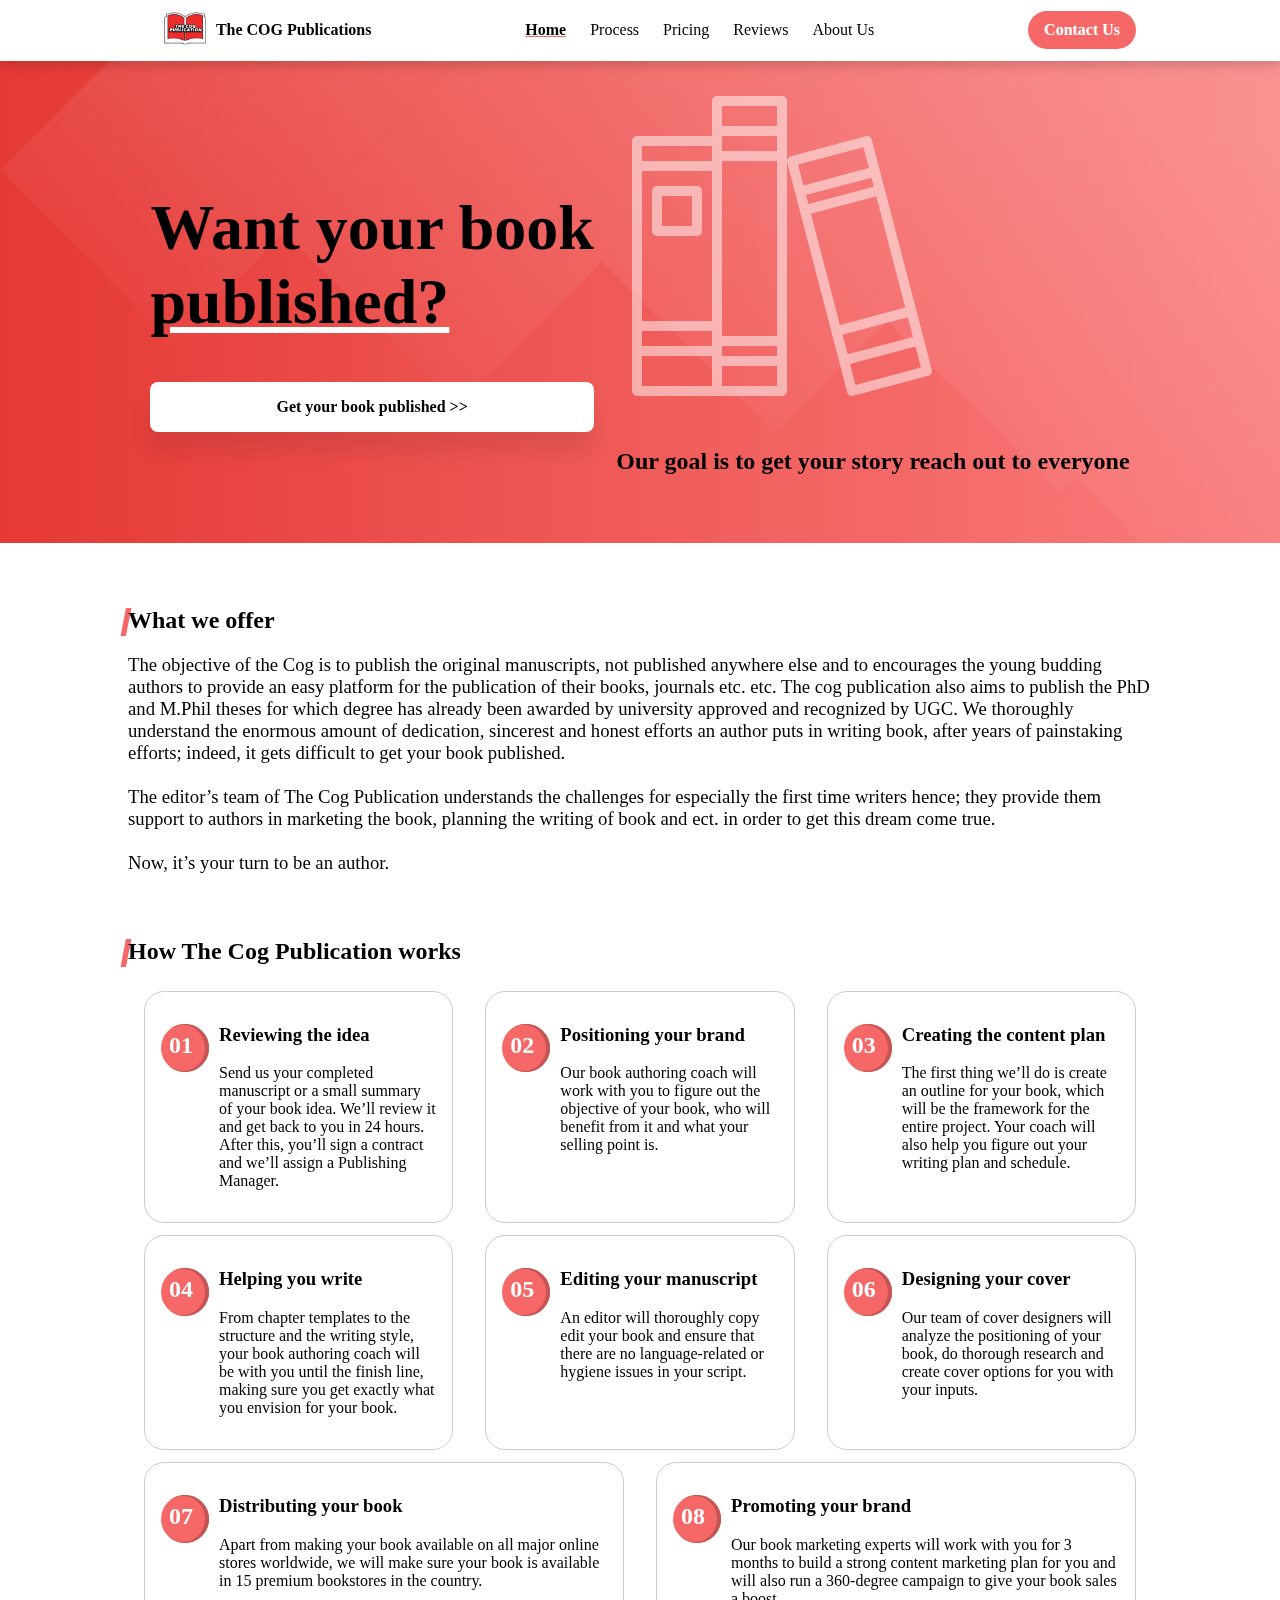
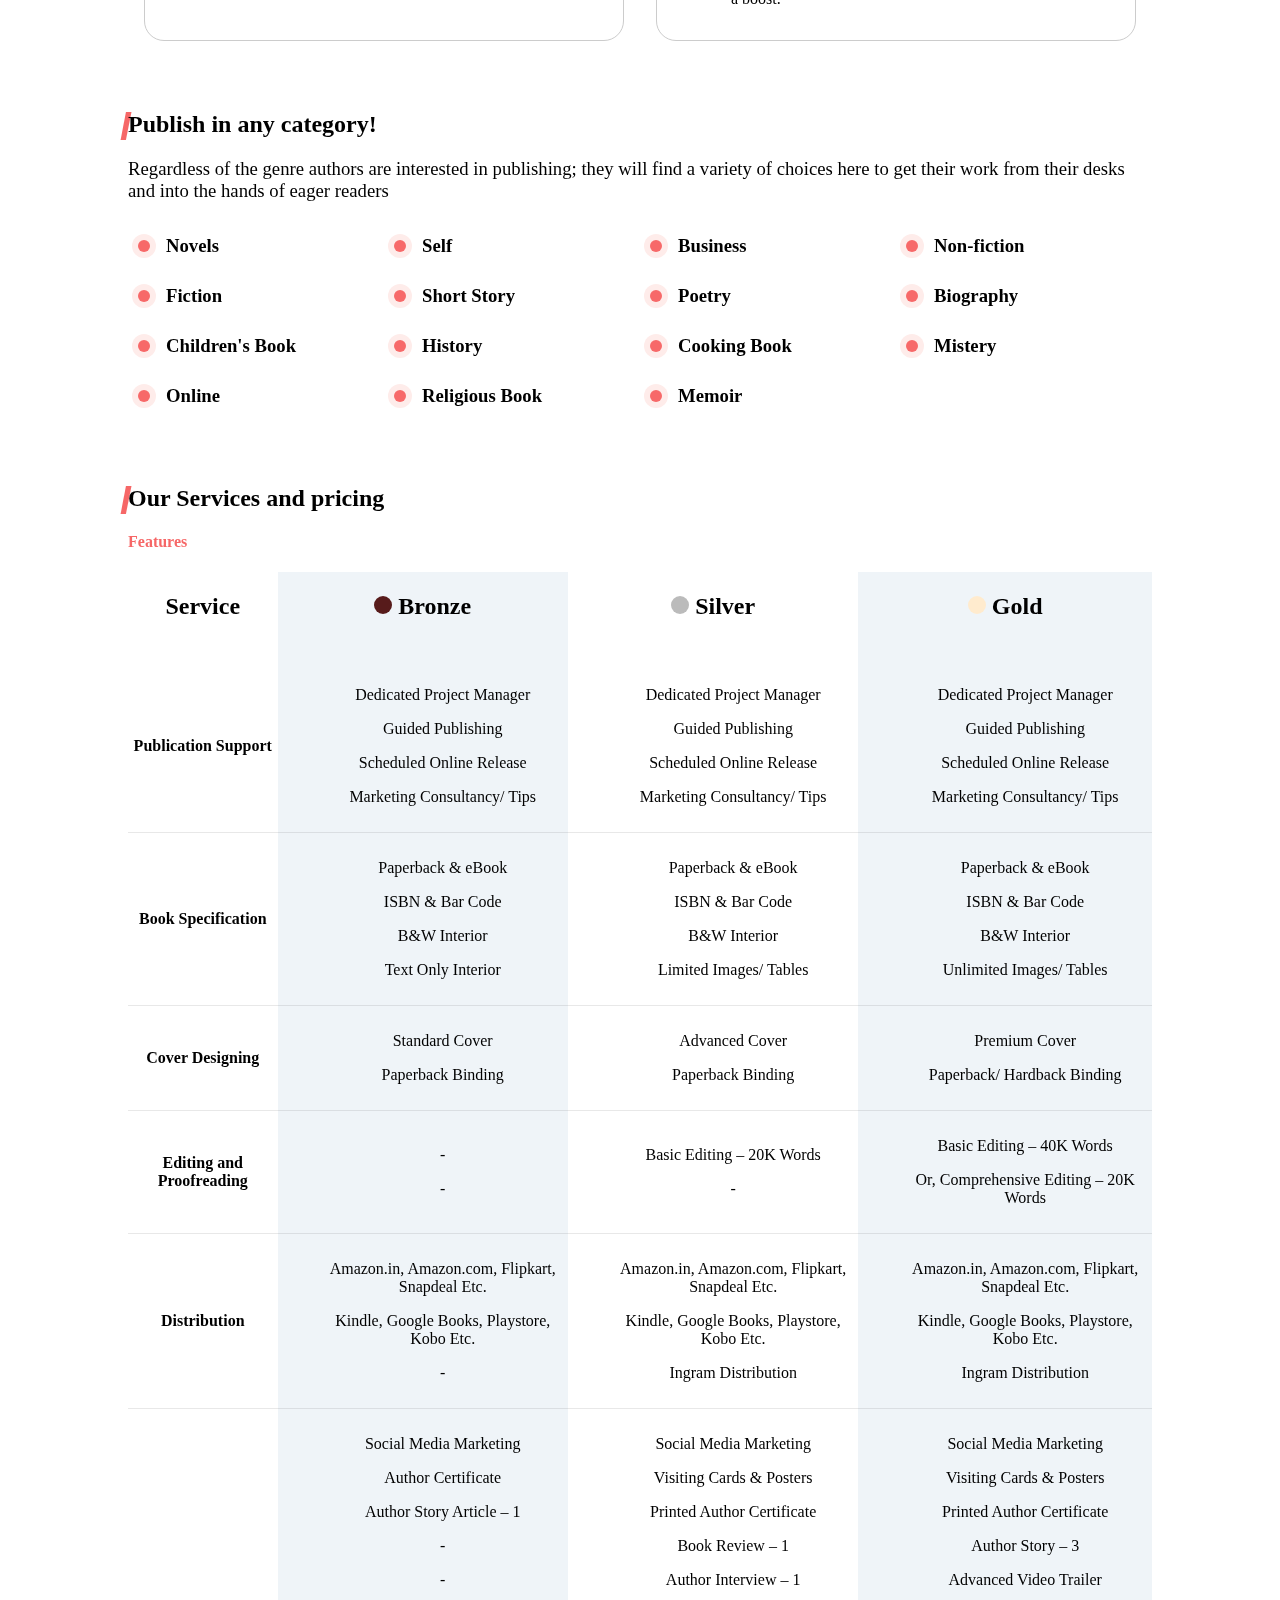
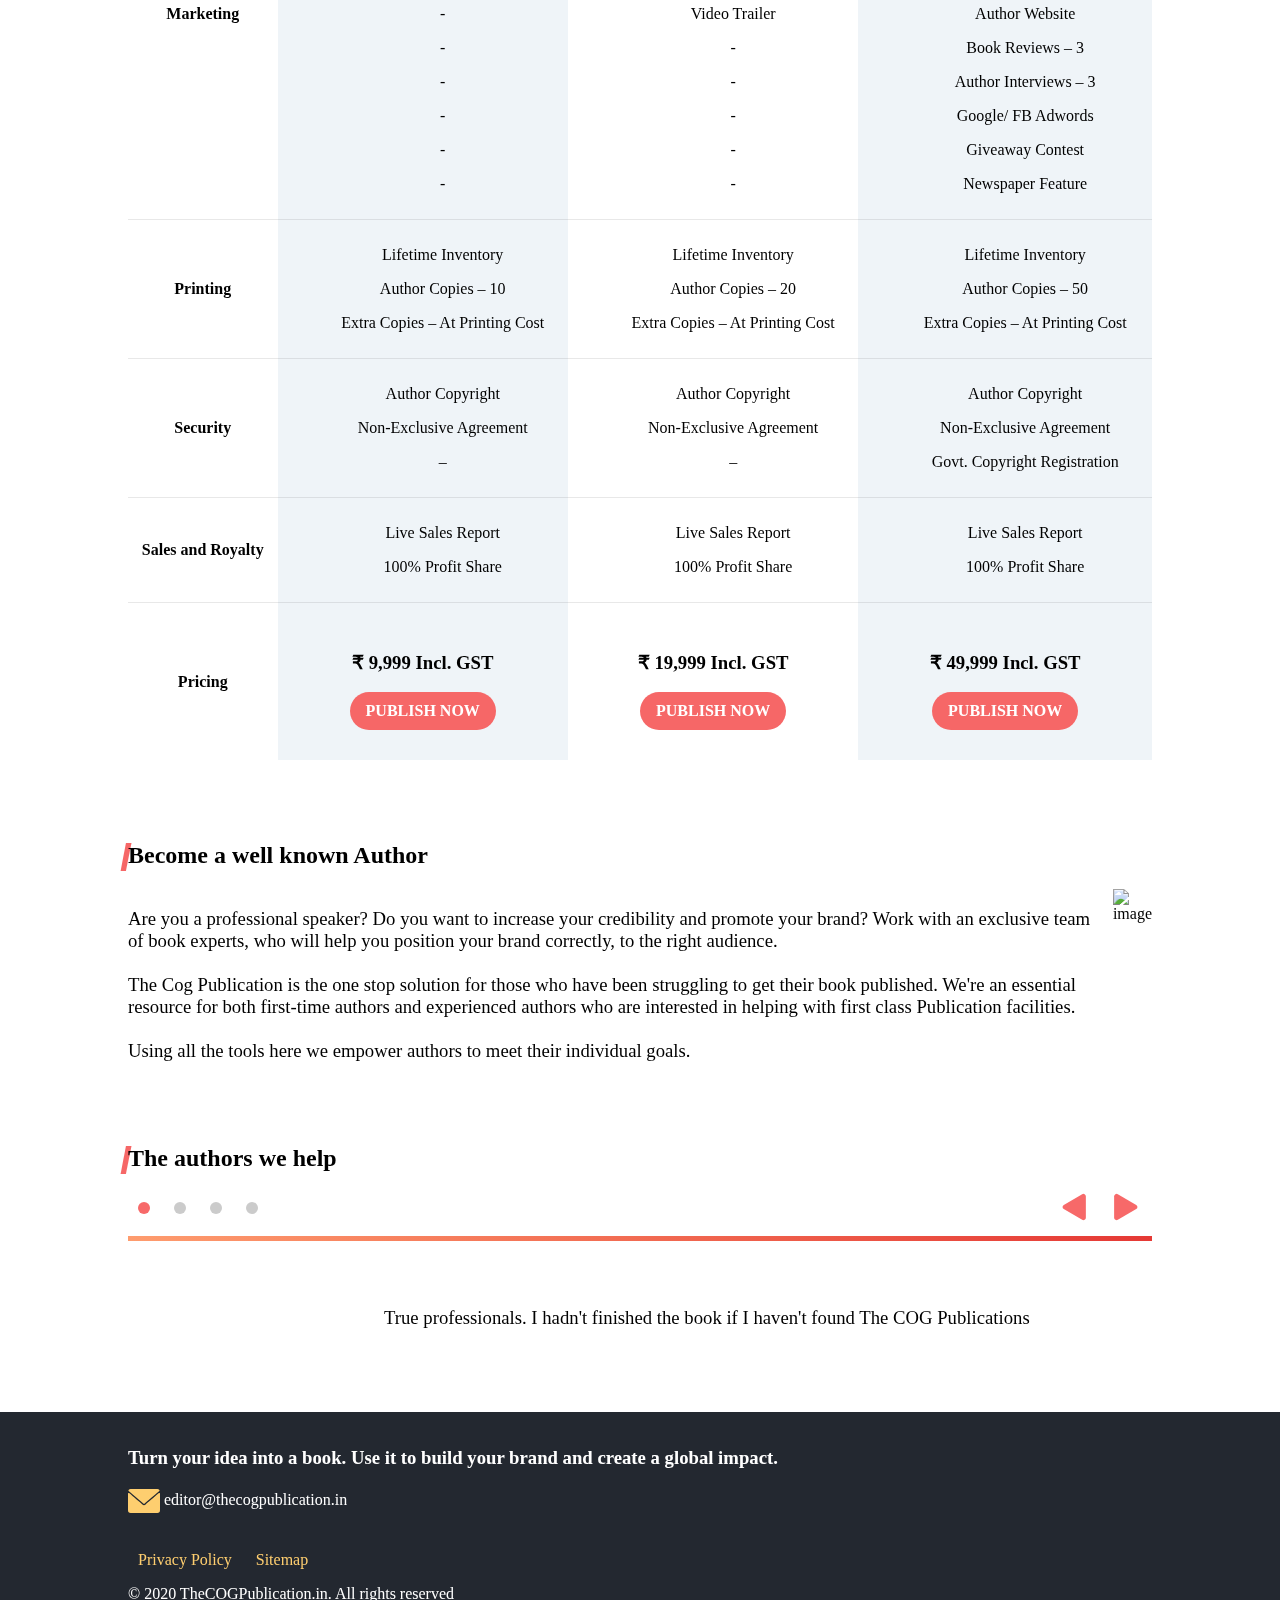
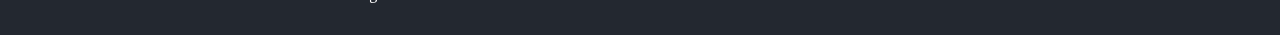
==== commit 8ad31d51: "PWA" ====
--- a/index.html
+++ b/index.html
@@ -5,33 +5,75 @@
     <meta name="viewport" content="width=device-width, initial-scale=1.0">
     <title>The COG Publication</title>
     <link rel="stylesheet" href="styles.css">
+    <meta content="Nikhil Taneja" name="author" />
+    <meta content="publications, pricing, author, manuscripts, PhD, books, publish, anywhere, printing, download, review" name="keywords" />
+    <meta
+        content="The objective of the Cog is to publish the original manuscripts, not published anywhere else and to encourages the young budding authors to provide an easy platform for the publication of their books, journals etc."
+        name="description" />
+    <meta content="link or terms" name="no-email-collection" />
+    <meta content="safe for kids" name="rating" />
+    <link rel="apple-touch-icon" sizes="57x57"
+        href="/https://res.cloudinary.com/journalapp/image/upload/v1589021890/COG/apple-icon-57x57_ogwa2j.png">
+    <link rel="apple-touch-icon" sizes="60x60"
+        href="https://res.cloudinary.com/journalapp/image/upload/v1589021890/COG/apple-icon-60x60_caxyto.png">
+    <link rel="apple-touch-icon" sizes="72x72"
+        href="https://res.cloudinary.com/journalapp/image/upload/v1589021890/COG/apple-icon-72x72_z1d9nv.png">
+    <link rel="apple-touch-icon" sizes="76x76"
+        href="https://res.cloudinary.com/journalapp/image/upload/v1589021890/COG/apple-icon-76x76_h5x6gz.png">
+    <link rel="apple-touch-icon" sizes="114x114"
+        href="https://res.cloudinary.com/journalapp/image/upload/v1589021891/COG/apple-icon-114x114_go03gl.png">
+    <link rel="apple-touch-icon" sizes="120x120"
+        href="https://res.cloudinary.com/journalapp/image/upload/v1589021891/COG/apple-icon-120x120_z4pspg.png">
+    <link rel="apple-touch-icon" sizes="144x144"
+        href="https://res.cloudinary.com/journalapp/image/upload/v1589021891/COG/apple-icon-144x144_dr3vl0.png">
+    <link rel="apple-touch-icon" sizes="152x152"
+        href="https://res.cloudinary.com/journalapp/image/upload/v1589021891/COG/apple-icon-152x152_a5xovr.png">
+    <link rel="apple-touch-icon" sizes="180x180"
+        href="https://res.cloudinary.com/journalapp/image/upload/v1589021891/COG/apple-icon-180x180_obwipj.png">
+    <link rel="icon" type="image/png" sizes="192x192"
+        href="https://res.cloudinary.com/journalapp/image/upload/v1589021890/COG/android-icon-192x192_wueoa7.png">
+    <link rel="icon" type="image/png" sizes="32x32"
+        href="https://res.cloudinary.com/journalapp/image/upload/v1589021892/COG/favicon-32x32_ph3exi.png">
+    <link rel="icon" type="image/png" sizes="96x96"
+        href="https://res.cloudinary.com/journalapp/image/upload/v1589021889/COG/favicon-96x96_mydu2r.png">
+    <link rel="icon" type="image/png" sizes="16x16"
+        href="https://res.cloudinary.com/journalapp/image/upload/v1589021891/COG/favicon-16x16_kvt4xw.png">
+    <link rel="manifest" href="/manifest.json">
+    <meta name="msapplication-TileColor" content="#F66767">
+    <meta name="msapplication-TileImage"
+        content="https://res.cloudinary.com/journalapp/image/upload/v1589021889/COG/ms-icon-144x144_gu38xc.png">
+    <meta name="theme-color" content="#F66767">
 </head>
+
 <body>
     <nav id="myNav">
         <div class="left">
             <div class="logo">
-                <img src="./logo.jpg" class="logo" alt="The COG Publications logo">
+                <img src="./logo512x512.jpg" class="logo" alt="The COG Publications logo">
             </div>
             <div class="heading">
-                <a href="/itsnikhil/COG/index.html"><h4>The COG Publications</h4></a>
+                <a href="/">
+                    <h4>The COG Publications</h4>
+                </a>
             </div>
         </div>
         <div class="middle">
             <ul class="navigation">
-                <li class="nav-link"><a href="/itsnikhil/COG/index.html#" onclick="navbarActive(0)">Home</a></li>
-                <li class="nav-link"><a href="/itsnikhil/COG/index.html#process" onclick="navbarActive(1)">Process</a></li>
-                <li class="nav-link"><a href="/itsnikhil/COG/index.html#pricing" onclick="navbarActive(2)">Pricing</a></li>
-                <li class="nav-link"><a href="/itsnikhil/COG/index.html#reviews" onclick="navbarActive(3)">Reviews</a></li>
-                <li class="nav-link"><a href="/itsnikhil/COG/index.html#about-us" onclick="navbarActive(4)">About Us</a></li>
+                <li class="nav-link"><a href="/#" onclick="navbarActive(0)">Home</a></li>
+                <li class="nav-link"><a href="/#process" onclick="navbarActive(1)">Process</a></li>
+                <li class="nav-link"><a href="/#pricing" onclick="navbarActive(2)">Pricing</a></li>
+                <li class="nav-link"><a href="/#reviews" onclick="navbarActive(3)">Reviews</a></li>
+                <li class="nav-link"><a href="/#about-us" onclick="navbarActive(4)">About Us</a></li>
             </ul>
         </div>
         <script>
             let active = undefined;
-            function navbarActive(index=0){
+
+            function navbarActive(index = 0) {
                 const navItems = document.querySelectorAll('.navigation li a');
-                if (active !== index){
+                if (active !== index) {
                     if (active != undefined)
-                    navItems[active].classList.remove("active");
+                        navItems[active].classList.remove("active");
                     active = index;
                     navItems[active].classList.add("active");
                 }
@@ -41,7 +83,7 @@
         </script>
         <div class="right">
             <div class="action">
-                <a href="/itsnikhil/COG/form.html"><button>Contact Us</button></a>
+                <a href="/contact"><button>Contact Us</button></a>
             </div>
         </div>
         <div class="menu" onclick="toggleNav(this)">
@@ -66,15 +108,32 @@
         }
     </script>
     <header>
-        <svg xmlns="http://www.w3.org/2000/svg" style="width: 1477.51px; height: 652.02px; position: absolute; right: 0px; max-width: 100%;z-index: 0"><defs><linearGradient id="A" x1=".5" x2=".145" y2=".597"><stop offset="0" stop-color="#fff" stop-opacity=".16"/><stop offset="1" stop-color="#fff" stop-opacity="0"/></linearGradient></defs><path d="M1075.73 479.017l-15 15-173-173-113 113-172.5-172.5-144.5 144.5L284.5 232.775 517.266 0h960.24v423.24L1248.73 652.016zM0 170.263L170.266 0h346.482L173.24 343.506z" fill="url(#A)"/></svg>
+        <svg xmlns="http://www.w3.org/2000/svg"
+            style="width: 1477.51px; height: 652.02px; position: absolute; right: 0px; max-width: 100%;z-index: 0">
+            <defs>
+                <linearGradient id="A" x1=".5" x2=".145" y2=".597">
+                    <stop offset="0" stop-color="#fff" stop-opacity=".16" />
+                    <stop offset="1" stop-color="#fff" stop-opacity="0" />
+                </linearGradient>
+            </defs>
+            <path
+                d="M1075.73 479.017l-15 15-173-173-113 113-172.5-172.5-144.5 144.5L284.5 232.775 517.266 0h960.24v423.24L1248.73 652.016zM0 170.263L170.266 0h346.482L173.24 343.506z"
+                fill="url(#A)" />
+        </svg>
         <div class="main">
             <div class="left">
                 <h1>Want your book</br><span>published?</span></h1>
-                <a href="/itsnikhil/COG/form.html"><button>Get your book published >> </button></a>
+                <a href="/contact"><button>Get your book published >> </button></a>
             </div>
             <div class="right">
                 <div class="graphic">
-                    <svg style="fill: rgba(255, 255, 255, 0.5)" xmlns="http://www.w3.org/2000/svg" viewBox="0 0 480 480"><path d="M240 0H136a8 8 0 0 0-8 8v56H8a8 8 0 0 0-8 8v400a8 8 0 0 0 8 8h232a8 8 0 0 0 8-8V8a8 8 0 0 0-8-8zm-8 416h-88v-16h88zM16 120h112v240H16zm216-32h-88V64h88zM16 376h112v24H16zm128 8V104h88v280zm88-368v32h-88V16zM128 80v24H16V80zM16 416h112v48H16zm128 48v-32h88v32zm0 0"/><path d="M479.742 437.984l-96-368a7.99 7.99 0 0 0-3.715-4.898 8 8 0 0 0-6.09-.812l-120 32a8 8 0 0 0-5.68 9.742l96 368c.535 2.063 1.875 3.824 3.72 4.895s4.03 1.355 6.086.8l120-32a8 8 0 0 0 5.68-9.727zm-201.246-279.44l104.543-27.87 3.762 14.398-104.535 27.914zm112.344 2.05l46.398 177.98-104.504 27.883-46.398-177.992zm50.473 193.47l8.2 31.395-104.543 27.87-8.16-31.383zM370.3 81.8l8.7 33.4-104.543 27.863-8.703-33.383zM357.7 462.2l-8.7-33.4 104.543-27.88 8.703 33.383zM104 144H40a8 8 0 0 0-8 8v64a8 8 0 0 0 8 8h64a8 8 0 0 0 8-8v-64a8 8 0 0 0-8-8zm-8 64H48v-48h48zm0 0"/></svg>
+                    <svg style="fill: rgba(255, 255, 255, 0.5)" xmlns="http://www.w3.org/2000/svg"
+                        viewBox="0 0 480 480">
+                        <path
+                            d="M240 0H136a8 8 0 0 0-8 8v56H8a8 8 0 0 0-8 8v400a8 8 0 0 0 8 8h232a8 8 0 0 0 8-8V8a8 8 0 0 0-8-8zm-8 416h-88v-16h88zM16 120h112v240H16zm216-32h-88V64h88zM16 376h112v24H16zm128 8V104h88v280zm88-368v32h-88V16zM128 80v24H16V80zM16 416h112v48H16zm128 48v-32h88v32zm0 0" />
+                        <path
+                            d="M479.742 437.984l-96-368a7.99 7.99 0 0 0-3.715-4.898 8 8 0 0 0-6.09-.812l-120 32a8 8 0 0 0-5.68 9.742l96 368c.535 2.063 1.875 3.824 3.72 4.895s4.03 1.355 6.086.8l120-32a8 8 0 0 0 5.68-9.727zm-201.246-279.44l104.543-27.87 3.762 14.398-104.535 27.914zm112.344 2.05l46.398 177.98-104.504 27.883-46.398-177.992zm50.473 193.47l8.2 31.395-104.543 27.87-8.16-31.383zM370.3 81.8l8.7 33.4-104.543 27.863-8.703-33.383zM357.7 462.2l-8.7-33.4 104.543-27.88 8.703 33.383zM104 144H40a8 8 0 0 0-8 8v64a8 8 0 0 0 8 8h64a8 8 0 0 0 8-8v-64a8 8 0 0 0-8-8zm-8 64H48v-48h48zm0 0" />
+                        </svg>
                 </div>
                 <div class="tagline">
                     <h2>
@@ -86,192 +145,357 @@
     </header>
     <section id="about-us">
         <div class="title">
-            <svg xmlns="http://www.w3.org/2000/svg" width="16" height="30" viewBox="0 0 16.851 46.101"><defs><style>.a{fill:#f66767;}</style></defs><path class="a" d="M-.143,2.762l8.012-1.6L8,44.883-.354,46.506Z" transform="translate(7.631 47.178) rotate(-169)"/></svg>
+            <svg xmlns="http://www.w3.org/2000/svg" width="16" height="30" viewBox="0 0 16.851 46.101">
+                <defs>
+                    <style>
+                        .a {
+                            fill: #f66767;
+                        }
+                    </style>
+                </defs>
+                <path class="a" d="M-.143,2.762l8.012-1.6L8,44.883-.354,46.506Z"
+                    transform="translate(7.631 47.178) rotate(-169)" />
+            </svg>
             <h2>What we offer</h2>
-            <h3>The objective of the Cog is to publish the original manuscripts, not published anywhere else and to encourages the young budding authors to provide an easy platform for the publication of their books, journals etc. etc. The cog publication also aims to publish the PhD and M.Phil theses for which degree has already been awarded by university approved and recognized by UGC.  We thoroughly understand the enormous amount of dedication, sincerest and honest efforts an author puts in writing book, after years of painstaking efforts; indeed, it gets difficult to get your book published. 
-            </br></br>The editor’s team of The Cog Publication understands the challenges for especially the first time writers hence; they provide them support to authors in marketing the book, planning the writing of book and ect. in order to get this dream come true. 
-            </br></br>Now, it’s your turn to be an author.</h3>
+            <h3>The objective of the Cog is to publish the original manuscripts, not published anywhere else and to
+                encourages the young budding authors to provide an easy platform for the publication of their books,
+                journals etc. etc. The cog publication also aims to publish the PhD and M.Phil theses for which degree
+                has already been awarded by university approved and recognized by UGC. We thoroughly understand the
+                enormous amount of dedication, sincerest and honest efforts an author puts in writing book, after years
+                of painstaking efforts; indeed, it gets difficult to get your book published.
+                </br></br>The editor’s team of The Cog Publication understands the challenges for especially the first
+                time writers hence; they provide them support to authors in marketing the book, planning the writing of
+                book and ect. in order to get this dream come true.
+                </br></br>Now, it’s your turn to be an author.</h3>
         </div>
     </section>
     <section id="process">
         <div class="title">
-            <svg xmlns="http://www.w3.org/2000/svg" width="16" height="30" viewBox="0 0 16.851 46.101"><defs><style>.a{fill:#f66767;}</style></defs><path class="a" d="M-.143,2.762l8.012-1.6L8,44.883-.354,46.506Z" transform="translate(7.631 47.178) rotate(-169)"/></svg>
+            <svg xmlns="http://www.w3.org/2000/svg" width="16" height="30" viewBox="0 0 16.851 46.101">
+                <defs>
+                    <style>
+                        .a {
+                            fill: #f66767;
+                        }
+                    </style>
+                </defs>
+                <path class="a" d="M-.143,2.762l8.012-1.6L8,44.883-.354,46.506Z"
+                    transform="translate(7.631 47.178) rotate(-169)" />
+            </svg>
             <h2>How The Cog Publication works</h2>
         </div>
         <div class="cards">
             <div class="card">
                 <div class="left">
-                    <h2>01</h2><svg xmlns="http://www.w3.org/2000/svg" width="48" height="48"><circle cx="24" cy="24" r="24" fill="#f66767"/><g fill="#c55555"><path d="M24 47.5c-.342 0-.683-.007-1.023-.022C34.932 46.94 44.5 36.616 44.5 24S34.932 1.06 22.977.522C23.318.507 23.658.5 24 .5c6.277 0 12.178 2.444 16.616 6.883S47.5 17.723 47.5 24s-2.444 12.178-6.883 16.617S30.277 47.5 24 47.5z"/><path d="M32.248 45.483c2.972-1.14 5.697-2.902 8.015-5.22C44.607 35.92 47 30.144 47 24a22.85 22.85 0 0 0-6.736-16.264 22.94 22.94 0 0 0-8.016-5.22C39.8 6.455 45 14.606 45 24s-5.2 17.544-12.752 21.483M24 48a23.95 23.95 0 0 1-7.931-1.341c-2.458-.86-4.75-2.112-6.813-3.72a24.08 24.08 0 0 1-5.24-5.643 23.84 23.84 0 0 1-3.212-7.111C3.44 40.085 12.156 47 22 47c12.13 0 22-10.318 22-23S34.13 1 22 1C12.514 1 4.126 7.313 1.128 16.7a23.85 23.85 0 0 1 2.826-5.912c1.432-2.17 3.196-4.085 5.243-5.69 2.068-1.622 4.368-2.885 6.836-3.754C18.587.455 21.268 0 24 0a23.84 23.84 0 0 1 16.97 7.029A23.84 23.84 0 0 1 48 24a23.84 23.84 0 0 1-7.029 16.97A23.84 23.84 0 0 1 24 48z"/></g></svg>
+                    <h2>01</h2><svg xmlns="http://www.w3.org/2000/svg" width="48" height="48">
+                        <circle cx="24" cy="24" r="24" fill="#f66767" />
+                        <g fill="#c55555">
+                            <path
+                                d="M24 47.5c-.342 0-.683-.007-1.023-.022C34.932 46.94 44.5 36.616 44.5 24S34.932 1.06 22.977.522C23.318.507 23.658.5 24 .5c6.277 0 12.178 2.444 16.616 6.883S47.5 17.723 47.5 24s-2.444 12.178-6.883 16.617S30.277 47.5 24 47.5z" />
+                            <path
+                                d="M32.248 45.483c2.972-1.14 5.697-2.902 8.015-5.22C44.607 35.92 47 30.144 47 24a22.85 22.85 0 0 0-6.736-16.264 22.94 22.94 0 0 0-8.016-5.22C39.8 6.455 45 14.606 45 24s-5.2 17.544-12.752 21.483M24 48a23.95 23.95 0 0 1-7.931-1.341c-2.458-.86-4.75-2.112-6.813-3.72a24.08 24.08 0 0 1-5.24-5.643 23.84 23.84 0 0 1-3.212-7.111C3.44 40.085 12.156 47 22 47c12.13 0 22-10.318 22-23S34.13 1 22 1C12.514 1 4.126 7.313 1.128 16.7a23.85 23.85 0 0 1 2.826-5.912c1.432-2.17 3.196-4.085 5.243-5.69 2.068-1.622 4.368-2.885 6.836-3.754C18.587.455 21.268 0 24 0a23.84 23.84 0 0 1 16.97 7.029A23.84 23.84 0 0 1 48 24a23.84 23.84 0 0 1-7.029 16.97A23.84 23.84 0 0 1 24 48z" />
+                        </g>
+                    </svg>
                 </div>
                 <div class="right">
                     <div class="card-title">
                         <h3>Reviewing the idea</h3>
                     </div>
-                    <div class="card-content">Send us your completed manuscript or a small summary of your book idea. We’ll review it and get back to you in 24 hours.
-                    After this, you’ll sign a contract and we’ll assign a Publishing Manager.</div>
+                    <div class="card-content">Send us your completed manuscript or a small summary of your book idea.
+                        We’ll review it and get back to you in 24 hours.
+                        After this, you’ll sign a contract and we’ll assign a Publishing Manager.</div>
                 </div>
             </div>
             <div class="card">
                 <div class="left">
-                    <h2>02</h2><svg xmlns="http://www.w3.org/2000/svg" width="48" height="48"><circle cx="24" cy="24" r="24" fill="#f66767"/><g fill="#c55555"><path d="M24 47.5c-.342 0-.683-.007-1.023-.022C34.932 46.94 44.5 36.616 44.5 24S34.932 1.06 22.977.522C23.318.507 23.658.5 24 .5c6.277 0 12.178 2.444 16.616 6.883S47.5 17.723 47.5 24s-2.444 12.178-6.883 16.617S30.277 47.5 24 47.5z"/><path d="M32.248 45.483c2.972-1.14 5.697-2.902 8.015-5.22C44.607 35.92 47 30.144 47 24a22.85 22.85 0 0 0-6.736-16.264 22.94 22.94 0 0 0-8.016-5.22C39.8 6.455 45 14.606 45 24s-5.2 17.544-12.752 21.483M24 48a23.95 23.95 0 0 1-7.931-1.341c-2.458-.86-4.75-2.112-6.813-3.72a24.08 24.08 0 0 1-5.24-5.643 23.84 23.84 0 0 1-3.212-7.111C3.44 40.085 12.156 47 22 47c12.13 0 22-10.318 22-23S34.13 1 22 1C12.514 1 4.126 7.313 1.128 16.7a23.85 23.85 0 0 1 2.826-5.912c1.432-2.17 3.196-4.085 5.243-5.69 2.068-1.622 4.368-2.885 6.836-3.754C18.587.455 21.268 0 24 0a23.84 23.84 0 0 1 16.97 7.029A23.84 23.84 0 0 1 48 24a23.84 23.84 0 0 1-7.029 16.97A23.84 23.84 0 0 1 24 48z"/></g></svg>
+                    <h2>02</h2><svg xmlns="http://www.w3.org/2000/svg" width="48" height="48">
+                        <circle cx="24" cy="24" r="24" fill="#f66767" />
+                        <g fill="#c55555">
+                            <path
+                                d="M24 47.5c-.342 0-.683-.007-1.023-.022C34.932 46.94 44.5 36.616 44.5 24S34.932 1.06 22.977.522C23.318.507 23.658.5 24 .5c6.277 0 12.178 2.444 16.616 6.883S47.5 17.723 47.5 24s-2.444 12.178-6.883 16.617S30.277 47.5 24 47.5z" />
+                            <path
+                                d="M32.248 45.483c2.972-1.14 5.697-2.902 8.015-5.22C44.607 35.92 47 30.144 47 24a22.85 22.85 0 0 0-6.736-16.264 22.94 22.94 0 0 0-8.016-5.22C39.8 6.455 45 14.606 45 24s-5.2 17.544-12.752 21.483M24 48a23.95 23.95 0 0 1-7.931-1.341c-2.458-.86-4.75-2.112-6.813-3.72a24.08 24.08 0 0 1-5.24-5.643 23.84 23.84 0 0 1-3.212-7.111C3.44 40.085 12.156 47 22 47c12.13 0 22-10.318 22-23S34.13 1 22 1C12.514 1 4.126 7.313 1.128 16.7a23.85 23.85 0 0 1 2.826-5.912c1.432-2.17 3.196-4.085 5.243-5.69 2.068-1.622 4.368-2.885 6.836-3.754C18.587.455 21.268 0 24 0a23.84 23.84 0 0 1 16.97 7.029A23.84 23.84 0 0 1 48 24a23.84 23.84 0 0 1-7.029 16.97A23.84 23.84 0 0 1 24 48z" />
+                        </g>
+                    </svg>
                 </div>
                 <div class="right">
                     <div class="card-title">
                         <h3>Positioning your brand</h3>
                     </div>
-                    <div class="card-content">Our book authoring coach will work with you to figure out the objective of your book, who will benefit from it and what your selling point is.</div>
+                    <div class="card-content">Our book authoring coach will work with you to figure out the objective of
+                        your book, who will benefit from it and what your selling point is.</div>
                 </div>
             </div>
             <div class="card">
                 <div class="left">
-                    <h2>03</h2><svg xmlns="http://www.w3.org/2000/svg" width="48" height="48"><circle cx="24" cy="24" r="24" fill="#f66767"/><g fill="#c55555"><path d="M24 47.5c-.342 0-.683-.007-1.023-.022C34.932 46.94 44.5 36.616 44.5 24S34.932 1.06 22.977.522C23.318.507 23.658.5 24 .5c6.277 0 12.178 2.444 16.616 6.883S47.5 17.723 47.5 24s-2.444 12.178-6.883 16.617S30.277 47.5 24 47.5z"/><path d="M32.248 45.483c2.972-1.14 5.697-2.902 8.015-5.22C44.607 35.92 47 30.144 47 24a22.85 22.85 0 0 0-6.736-16.264 22.94 22.94 0 0 0-8.016-5.22C39.8 6.455 45 14.606 45 24s-5.2 17.544-12.752 21.483M24 48a23.95 23.95 0 0 1-7.931-1.341c-2.458-.86-4.75-2.112-6.813-3.72a24.08 24.08 0 0 1-5.24-5.643 23.84 23.84 0 0 1-3.212-7.111C3.44 40.085 12.156 47 22 47c12.13 0 22-10.318 22-23S34.13 1 22 1C12.514 1 4.126 7.313 1.128 16.7a23.85 23.85 0 0 1 2.826-5.912c1.432-2.17 3.196-4.085 5.243-5.69 2.068-1.622 4.368-2.885 6.836-3.754C18.587.455 21.268 0 24 0a23.84 23.84 0 0 1 16.97 7.029A23.84 23.84 0 0 1 48 24a23.84 23.84 0 0 1-7.029 16.97A23.84 23.84 0 0 1 24 48z"/></g></svg>
+                    <h2>03</h2><svg xmlns="http://www.w3.org/2000/svg" width="48" height="48">
+                        <circle cx="24" cy="24" r="24" fill="#f66767" />
+                        <g fill="#c55555">
+                            <path
+                                d="M24 47.5c-.342 0-.683-.007-1.023-.022C34.932 46.94 44.5 36.616 44.5 24S34.932 1.06 22.977.522C23.318.507 23.658.5 24 .5c6.277 0 12.178 2.444 16.616 6.883S47.5 17.723 47.5 24s-2.444 12.178-6.883 16.617S30.277 47.5 24 47.5z" />
+                            <path
+                                d="M32.248 45.483c2.972-1.14 5.697-2.902 8.015-5.22C44.607 35.92 47 30.144 47 24a22.85 22.85 0 0 0-6.736-16.264 22.94 22.94 0 0 0-8.016-5.22C39.8 6.455 45 14.606 45 24s-5.2 17.544-12.752 21.483M24 48a23.95 23.95 0 0 1-7.931-1.341c-2.458-.86-4.75-2.112-6.813-3.72a24.08 24.08 0 0 1-5.24-5.643 23.84 23.84 0 0 1-3.212-7.111C3.44 40.085 12.156 47 22 47c12.13 0 22-10.318 22-23S34.13 1 22 1C12.514 1 4.126 7.313 1.128 16.7a23.85 23.85 0 0 1 2.826-5.912c1.432-2.17 3.196-4.085 5.243-5.69 2.068-1.622 4.368-2.885 6.836-3.754C18.587.455 21.268 0 24 0a23.84 23.84 0 0 1 16.97 7.029A23.84 23.84 0 0 1 48 24a23.84 23.84 0 0 1-7.029 16.97A23.84 23.84 0 0 1 24 48z" />
+                        </g>
+                    </svg>
                 </div>
                 <div class="right">
                     <div class="card-title">
                         <h3>Creating the content plan</h3>
                     </div>
-                    <div class="card-content">The first thing we’ll do is create an outline for your book, which will be the framework for the entire project. Your coach will also help you figure out your writing plan and schedule.</div>
+                    <div class="card-content">The first thing we’ll do is create an outline for your book, which will be
+                        the framework for the entire project. Your coach will also help you figure out your writing plan
+                        and schedule.</div>
                 </div>
             </div>
             <div class="card">
                 <div class="left">
-                    <h2>04</h2><svg xmlns="http://www.w3.org/2000/svg" width="48" height="48"><circle cx="24" cy="24" r="24" fill="#f66767"/><g fill="#c55555"><path d="M24 47.5c-.342 0-.683-.007-1.023-.022C34.932 46.94 44.5 36.616 44.5 24S34.932 1.06 22.977.522C23.318.507 23.658.5 24 .5c6.277 0 12.178 2.444 16.616 6.883S47.5 17.723 47.5 24s-2.444 12.178-6.883 16.617S30.277 47.5 24 47.5z"/><path d="M32.248 45.483c2.972-1.14 5.697-2.902 8.015-5.22C44.607 35.92 47 30.144 47 24a22.85 22.85 0 0 0-6.736-16.264 22.94 22.94 0 0 0-8.016-5.22C39.8 6.455 45 14.606 45 24s-5.2 17.544-12.752 21.483M24 48a23.95 23.95 0 0 1-7.931-1.341c-2.458-.86-4.75-2.112-6.813-3.72a24.08 24.08 0 0 1-5.24-5.643 23.84 23.84 0 0 1-3.212-7.111C3.44 40.085 12.156 47 22 47c12.13 0 22-10.318 22-23S34.13 1 22 1C12.514 1 4.126 7.313 1.128 16.7a23.85 23.85 0 0 1 2.826-5.912c1.432-2.17 3.196-4.085 5.243-5.69 2.068-1.622 4.368-2.885 6.836-3.754C18.587.455 21.268 0 24 0a23.84 23.84 0 0 1 16.97 7.029A23.84 23.84 0 0 1 48 24a23.84 23.84 0 0 1-7.029 16.97A23.84 23.84 0 0 1 24 48z"/></g></svg>
+                    <h2>04</h2><svg xmlns="http://www.w3.org/2000/svg" width="48" height="48">
+                        <circle cx="24" cy="24" r="24" fill="#f66767" />
+                        <g fill="#c55555">
+                            <path
+                                d="M24 47.5c-.342 0-.683-.007-1.023-.022C34.932 46.94 44.5 36.616 44.5 24S34.932 1.06 22.977.522C23.318.507 23.658.5 24 .5c6.277 0 12.178 2.444 16.616 6.883S47.5 17.723 47.5 24s-2.444 12.178-6.883 16.617S30.277 47.5 24 47.5z" />
+                            <path
+                                d="M32.248 45.483c2.972-1.14 5.697-2.902 8.015-5.22C44.607 35.92 47 30.144 47 24a22.85 22.85 0 0 0-6.736-16.264 22.94 22.94 0 0 0-8.016-5.22C39.8 6.455 45 14.606 45 24s-5.2 17.544-12.752 21.483M24 48a23.95 23.95 0 0 1-7.931-1.341c-2.458-.86-4.75-2.112-6.813-3.72a24.08 24.08 0 0 1-5.24-5.643 23.84 23.84 0 0 1-3.212-7.111C3.44 40.085 12.156 47 22 47c12.13 0 22-10.318 22-23S34.13 1 22 1C12.514 1 4.126 7.313 1.128 16.7a23.85 23.85 0 0 1 2.826-5.912c1.432-2.17 3.196-4.085 5.243-5.69 2.068-1.622 4.368-2.885 6.836-3.754C18.587.455 21.268 0 24 0a23.84 23.84 0 0 1 16.97 7.029A23.84 23.84 0 0 1 48 24a23.84 23.84 0 0 1-7.029 16.97A23.84 23.84 0 0 1 24 48z" />
+                        </g>
+                    </svg>
                 </div>
                 <div class="right">
                     <div class="card-title">
                         <h3>Helping you write</h3>
                     </div>
-                    <div class="card-content">From chapter templates to the structure and the writing style, your book authoring coach will be with you until the finish line, making sure you get exactly what you envision for your book.</div>
+                    <div class="card-content">From chapter templates to the structure and the writing style, your book
+                        authoring coach will be with you until the finish line, making sure you get exactly what you
+                        envision for your book.</div>
                 </div>
             </div>
             <div class="card">
                 <div class="left">
-                    <h2>05</h2><svg xmlns="http://www.w3.org/2000/svg" width="48" height="48"><circle cx="24" cy="24" r="24" fill="#f66767"/><g fill="#c55555"><path d="M24 47.5c-.342 0-.683-.007-1.023-.022C34.932 46.94 44.5 36.616 44.5 24S34.932 1.06 22.977.522C23.318.507 23.658.5 24 .5c6.277 0 12.178 2.444 16.616 6.883S47.5 17.723 47.5 24s-2.444 12.178-6.883 16.617S30.277 47.5 24 47.5z"/><path d="M32.248 45.483c2.972-1.14 5.697-2.902 8.015-5.22C44.607 35.92 47 30.144 47 24a22.85 22.85 0 0 0-6.736-16.264 22.94 22.94 0 0 0-8.016-5.22C39.8 6.455 45 14.606 45 24s-5.2 17.544-12.752 21.483M24 48a23.95 23.95 0 0 1-7.931-1.341c-2.458-.86-4.75-2.112-6.813-3.72a24.08 24.08 0 0 1-5.24-5.643 23.84 23.84 0 0 1-3.212-7.111C3.44 40.085 12.156 47 22 47c12.13 0 22-10.318 22-23S34.13 1 22 1C12.514 1 4.126 7.313 1.128 16.7a23.85 23.85 0 0 1 2.826-5.912c1.432-2.17 3.196-4.085 5.243-5.69 2.068-1.622 4.368-2.885 6.836-3.754C18.587.455 21.268 0 24 0a23.84 23.84 0 0 1 16.97 7.029A23.84 23.84 0 0 1 48 24a23.84 23.84 0 0 1-7.029 16.97A23.84 23.84 0 0 1 24 48z"/></g></svg>
+                    <h2>05</h2><svg xmlns="http://www.w3.org/2000/svg" width="48" height="48">
+                        <circle cx="24" cy="24" r="24" fill="#f66767" />
+                        <g fill="#c55555">
+                            <path
+                                d="M24 47.5c-.342 0-.683-.007-1.023-.022C34.932 46.94 44.5 36.616 44.5 24S34.932 1.06 22.977.522C23.318.507 23.658.5 24 .5c6.277 0 12.178 2.444 16.616 6.883S47.5 17.723 47.5 24s-2.444 12.178-6.883 16.617S30.277 47.5 24 47.5z" />
+                            <path
+                                d="M32.248 45.483c2.972-1.14 5.697-2.902 8.015-5.22C44.607 35.92 47 30.144 47 24a22.85 22.85 0 0 0-6.736-16.264 22.94 22.94 0 0 0-8.016-5.22C39.8 6.455 45 14.606 45 24s-5.2 17.544-12.752 21.483M24 48a23.95 23.95 0 0 1-7.931-1.341c-2.458-.86-4.75-2.112-6.813-3.72a24.08 24.08 0 0 1-5.24-5.643 23.84 23.84 0 0 1-3.212-7.111C3.44 40.085 12.156 47 22 47c12.13 0 22-10.318 22-23S34.13 1 22 1C12.514 1 4.126 7.313 1.128 16.7a23.85 23.85 0 0 1 2.826-5.912c1.432-2.17 3.196-4.085 5.243-5.69 2.068-1.622 4.368-2.885 6.836-3.754C18.587.455 21.268 0 24 0a23.84 23.84 0 0 1 16.97 7.029A23.84 23.84 0 0 1 48 24a23.84 23.84 0 0 1-7.029 16.97A23.84 23.84 0 0 1 24 48z" />
+                        </g>
+                    </svg>
                 </div>
                 <div class="right">
                     <div class="card-title">
                         <h3>Editing your manuscript</h3>
                     </div>
-                    <div class="card-content">An editor will thoroughly copy edit your book and ensure that there are no language-related or hygiene issues in your script.</div>
+                    <div class="card-content">An editor will thoroughly copy edit your book and ensure that there are no
+                        language-related or hygiene issues in your script.</div>
                 </div>
             </div>
             <div class="card">
                 <div class="left">
-                    <h2>06</h2><svg xmlns="http://www.w3.org/2000/svg" width="48" height="48"><circle cx="24" cy="24" r="24" fill="#f66767"/><g fill="#c55555"><path d="M24 47.5c-.342 0-.683-.007-1.023-.022C34.932 46.94 44.5 36.616 44.5 24S34.932 1.06 22.977.522C23.318.507 23.658.5 24 .5c6.277 0 12.178 2.444 16.616 6.883S47.5 17.723 47.5 24s-2.444 12.178-6.883 16.617S30.277 47.5 24 47.5z"/><path d="M32.248 45.483c2.972-1.14 5.697-2.902 8.015-5.22C44.607 35.92 47 30.144 47 24a22.85 22.85 0 0 0-6.736-16.264 22.94 22.94 0 0 0-8.016-5.22C39.8 6.455 45 14.606 45 24s-5.2 17.544-12.752 21.483M24 48a23.95 23.95 0 0 1-7.931-1.341c-2.458-.86-4.75-2.112-6.813-3.72a24.08 24.08 0 0 1-5.24-5.643 23.84 23.84 0 0 1-3.212-7.111C3.44 40.085 12.156 47 22 47c12.13 0 22-10.318 22-23S34.13 1 22 1C12.514 1 4.126 7.313 1.128 16.7a23.85 23.85 0 0 1 2.826-5.912c1.432-2.17 3.196-4.085 5.243-5.69 2.068-1.622 4.368-2.885 6.836-3.754C18.587.455 21.268 0 24 0a23.84 23.84 0 0 1 16.97 7.029A23.84 23.84 0 0 1 48 24a23.84 23.84 0 0 1-7.029 16.97A23.84 23.84 0 0 1 24 48z"/></g></svg>
+                    <h2>06</h2><svg xmlns="http://www.w3.org/2000/svg" width="48" height="48">
+                        <circle cx="24" cy="24" r="24" fill="#f66767" />
+                        <g fill="#c55555">
+                            <path
+                                d="M24 47.5c-.342 0-.683-.007-1.023-.022C34.932 46.94 44.5 36.616 44.5 24S34.932 1.06 22.977.522C23.318.507 23.658.5 24 .5c6.277 0 12.178 2.444 16.616 6.883S47.5 17.723 47.5 24s-2.444 12.178-6.883 16.617S30.277 47.5 24 47.5z" />
+                            <path
+                                d="M32.248 45.483c2.972-1.14 5.697-2.902 8.015-5.22C44.607 35.92 47 30.144 47 24a22.85 22.85 0 0 0-6.736-16.264 22.94 22.94 0 0 0-8.016-5.22C39.8 6.455 45 14.606 45 24s-5.2 17.544-12.752 21.483M24 48a23.95 23.95 0 0 1-7.931-1.341c-2.458-.86-4.75-2.112-6.813-3.72a24.08 24.08 0 0 1-5.24-5.643 23.84 23.84 0 0 1-3.212-7.111C3.44 40.085 12.156 47 22 47c12.13 0 22-10.318 22-23S34.13 1 22 1C12.514 1 4.126 7.313 1.128 16.7a23.85 23.85 0 0 1 2.826-5.912c1.432-2.17 3.196-4.085 5.243-5.69 2.068-1.622 4.368-2.885 6.836-3.754C18.587.455 21.268 0 24 0a23.84 23.84 0 0 1 16.97 7.029A23.84 23.84 0 0 1 48 24a23.84 23.84 0 0 1-7.029 16.97A23.84 23.84 0 0 1 24 48z" />
+                        </g>
+                    </svg>
                 </div>
                 <div class="right">
                     <div class="card-title">
                         <h3>Designing your cover</h3>
                     </div>
-                    <div class="card-content">Our team of cover designers will analyze the positioning of your book, do thorough research and create cover options for you with your inputs.</div>
+                    <div class="card-content">Our team of cover designers will analyze the positioning of your book, do
+                        thorough research and create cover options for you with your inputs.</div>
                 </div>
             </div>
             <div class="card">
                 <div class="left">
-                    <h2>07</h2><svg xmlns="http://www.w3.org/2000/svg" width="48" height="48"><circle cx="24" cy="24" r="24" fill="#f66767"/><g fill="#c55555"><path d="M24 47.5c-.342 0-.683-.007-1.023-.022C34.932 46.94 44.5 36.616 44.5 24S34.932 1.06 22.977.522C23.318.507 23.658.5 24 .5c6.277 0 12.178 2.444 16.616 6.883S47.5 17.723 47.5 24s-2.444 12.178-6.883 16.617S30.277 47.5 24 47.5z"/><path d="M32.248 45.483c2.972-1.14 5.697-2.902 8.015-5.22C44.607 35.92 47 30.144 47 24a22.85 22.85 0 0 0-6.736-16.264 22.94 22.94 0 0 0-8.016-5.22C39.8 6.455 45 14.606 45 24s-5.2 17.544-12.752 21.483M24 48a23.95 23.95 0 0 1-7.931-1.341c-2.458-.86-4.75-2.112-6.813-3.72a24.08 24.08 0 0 1-5.24-5.643 23.84 23.84 0 0 1-3.212-7.111C3.44 40.085 12.156 47 22 47c12.13 0 22-10.318 22-23S34.13 1 22 1C12.514 1 4.126 7.313 1.128 16.7a23.85 23.85 0 0 1 2.826-5.912c1.432-2.17 3.196-4.085 5.243-5.69 2.068-1.622 4.368-2.885 6.836-3.754C18.587.455 21.268 0 24 0a23.84 23.84 0 0 1 16.97 7.029A23.84 23.84 0 0 1 48 24a23.84 23.84 0 0 1-7.029 16.97A23.84 23.84 0 0 1 24 48z"/></g></svg>
+                    <h2>07</h2><svg xmlns="http://www.w3.org/2000/svg" width="48" height="48">
+                        <circle cx="24" cy="24" r="24" fill="#f66767" />
+                        <g fill="#c55555">
+                            <path
+                                d="M24 47.5c-.342 0-.683-.007-1.023-.022C34.932 46.94 44.5 36.616 44.5 24S34.932 1.06 22.977.522C23.318.507 23.658.5 24 .5c6.277 0 12.178 2.444 16.616 6.883S47.5 17.723 47.5 24s-2.444 12.178-6.883 16.617S30.277 47.5 24 47.5z" />
+                            <path
+                                d="M32.248 45.483c2.972-1.14 5.697-2.902 8.015-5.22C44.607 35.92 47 30.144 47 24a22.85 22.85 0 0 0-6.736-16.264 22.94 22.94 0 0 0-8.016-5.22C39.8 6.455 45 14.606 45 24s-5.2 17.544-12.752 21.483M24 48a23.95 23.95 0 0 1-7.931-1.341c-2.458-.86-4.75-2.112-6.813-3.72a24.08 24.08 0 0 1-5.24-5.643 23.84 23.84 0 0 1-3.212-7.111C3.44 40.085 12.156 47 22 47c12.13 0 22-10.318 22-23S34.13 1 22 1C12.514 1 4.126 7.313 1.128 16.7a23.85 23.85 0 0 1 2.826-5.912c1.432-2.17 3.196-4.085 5.243-5.69 2.068-1.622 4.368-2.885 6.836-3.754C18.587.455 21.268 0 24 0a23.84 23.84 0 0 1 16.97 7.029A23.84 23.84 0 0 1 48 24a23.84 23.84 0 0 1-7.029 16.97A23.84 23.84 0 0 1 24 48z" />
+                        </g>
+                    </svg>
                 </div>
                 <div class="right">
                     <div class="card-title">
                         <h3>Distributing your book</h3>
                     </div>
-                    <div class="card-content">Apart from making your book available on all major online stores worldwide, we will make sure your book is available in 15 premium bookstores in the country.</div>
+                    <div class="card-content">Apart from making your book available on all major online stores
+                        worldwide, we will make sure your book is available in 15 premium bookstores in the country.
+                    </div>
                 </div>
             </div>
             <div class="card">
                 <div class="left">
-                    <h2>08</h2><svg xmlns="http://www.w3.org/2000/svg" width="48" height="48"><circle cx="24" cy="24" r="24" fill="#f66767"/><g fill="#c55555"><path d="M24 47.5c-.342 0-.683-.007-1.023-.022C34.932 46.94 44.5 36.616 44.5 24S34.932 1.06 22.977.522C23.318.507 23.658.5 24 .5c6.277 0 12.178 2.444 16.616 6.883S47.5 17.723 47.5 24s-2.444 12.178-6.883 16.617S30.277 47.5 24 47.5z"/><path d="M32.248 45.483c2.972-1.14 5.697-2.902 8.015-5.22C44.607 35.92 47 30.144 47 24a22.85 22.85 0 0 0-6.736-16.264 22.94 22.94 0 0 0-8.016-5.22C39.8 6.455 45 14.606 45 24s-5.2 17.544-12.752 21.483M24 48a23.95 23.95 0 0 1-7.931-1.341c-2.458-.86-4.75-2.112-6.813-3.72a24.08 24.08 0 0 1-5.24-5.643 23.84 23.84 0 0 1-3.212-7.111C3.44 40.085 12.156 47 22 47c12.13 0 22-10.318 22-23S34.13 1 22 1C12.514 1 4.126 7.313 1.128 16.7a23.85 23.85 0 0 1 2.826-5.912c1.432-2.17 3.196-4.085 5.243-5.69 2.068-1.622 4.368-2.885 6.836-3.754C18.587.455 21.268 0 24 0a23.84 23.84 0 0 1 16.97 7.029A23.84 23.84 0 0 1 48 24a23.84 23.84 0 0 1-7.029 16.97A23.84 23.84 0 0 1 24 48z"/></g></svg>
+                    <h2>08</h2><svg xmlns="http://www.w3.org/2000/svg" width="48" height="48">
+                        <circle cx="24" cy="24" r="24" fill="#f66767" />
+                        <g fill="#c55555">
+                            <path
+                                d="M24 47.5c-.342 0-.683-.007-1.023-.022C34.932 46.94 44.5 36.616 44.5 24S34.932 1.06 22.977.522C23.318.507 23.658.5 24 .5c6.277 0 12.178 2.444 16.616 6.883S47.5 17.723 47.5 24s-2.444 12.178-6.883 16.617S30.277 47.5 24 47.5z" />
+                            <path
+                                d="M32.248 45.483c2.972-1.14 5.697-2.902 8.015-5.22C44.607 35.92 47 30.144 47 24a22.85 22.85 0 0 0-6.736-16.264 22.94 22.94 0 0 0-8.016-5.22C39.8 6.455 45 14.606 45 24s-5.2 17.544-12.752 21.483M24 48a23.95 23.95 0 0 1-7.931-1.341c-2.458-.86-4.75-2.112-6.813-3.72a24.08 24.08 0 0 1-5.24-5.643 23.84 23.84 0 0 1-3.212-7.111C3.44 40.085 12.156 47 22 47c12.13 0 22-10.318 22-23S34.13 1 22 1C12.514 1 4.126 7.313 1.128 16.7a23.85 23.85 0 0 1 2.826-5.912c1.432-2.17 3.196-4.085 5.243-5.69 2.068-1.622 4.368-2.885 6.836-3.754C18.587.455 21.268 0 24 0a23.84 23.84 0 0 1 16.97 7.029A23.84 23.84 0 0 1 48 24a23.84 23.84 0 0 1-7.029 16.97A23.84 23.84 0 0 1 24 48z" />
+                        </g>
+                    </svg>
                 </div>
                 <div class="right">
                     <div class="card-title">
                         <h3>Promoting your brand</h3>
                     </div>
-                    <div class="card-content">Our book marketing experts will work with you for 3 months to build a strong content marketing plan for you and will also run a 360-degree campaign to give your book sales a boost.</div>
+                    <div class="card-content">Our book marketing experts will work with you for 3 months to build a
+                        strong content marketing plan for you and will also run a 360-degree campaign to give your book
+                        sales a boost.</div>
                 </div>
             </div>
         </div>
     </section>
     <section id="publish">
         <div class="title">
-            <svg xmlns="http://www.w3.org/2000/svg" width="16" height="30" viewBox="0 0 16.851 46.101"><defs><style>.a{fill:#f66767;}</style></defs><path class="a" d="M-.143,2.762l8.012-1.6L8,44.883-.354,46.506Z" transform="translate(7.631 47.178) rotate(-169)"/></svg>
+            <svg xmlns="http://www.w3.org/2000/svg" width="16" height="30" viewBox="0 0 16.851 46.101">
+                <defs>
+                    <style>
+                        .a {
+                            fill: #f66767;
+                        }
+                    </style>
+                </defs>
+                <path class="a" d="M-.143,2.762l8.012-1.6L8,44.883-.354,46.506Z"
+                    transform="translate(7.631 47.178) rotate(-169)" />
+            </svg>
             <h2>Publish in any category!</h2>
-            <h3>Regardless of the genre authors are interested in publishing; they will find a variety of choices here to get their work from their desks and into the hands of eager readers</h3>
+            <h3>Regardless of the genre authors are interested in publishing; they will find a variety of choices here
+                to get their work from their desks and into the hands of eager readers</h3>
         </div>
         <div class="categories">
             <div class="grid-item">
-                <svg xmlns="http://www.w3.org/2000/svg" width="24" height="24"><circle cx="12" cy="12" r="12" fill="#feecea"/><circle cx="12" cy="12" r="6" fill="#f76969"/></svg>
+                <svg xmlns="http://www.w3.org/2000/svg" width="24" height="24">
+                    <circle cx="12" cy="12" r="12" fill="#feecea" />
+                    <circle cx="12" cy="12" r="6" fill="#f76969" /></svg>
                 <h3>Novels</h3>
             </div>
             <div class="grid-item">
-                <svg xmlns="http://www.w3.org/2000/svg" width="24" height="24"><circle cx="12" cy="12" r="12" fill="#feecea"/><circle cx="12" cy="12" r="6" fill="#f76969"/></svg>
+                <svg xmlns="http://www.w3.org/2000/svg" width="24" height="24">
+                    <circle cx="12" cy="12" r="12" fill="#feecea" />
+                    <circle cx="12" cy="12" r="6" fill="#f76969" /></svg>
                 <h3>Self</h3>
             </div>
             <div class="grid-item">
-                <svg xmlns="http://www.w3.org/2000/svg" width="24" height="24"><circle cx="12" cy="12" r="12" fill="#feecea"/><circle cx="12" cy="12" r="6" fill="#f76969"/></svg>
+                <svg xmlns="http://www.w3.org/2000/svg" width="24" height="24">
+                    <circle cx="12" cy="12" r="12" fill="#feecea" />
+                    <circle cx="12" cy="12" r="6" fill="#f76969" /></svg>
                 <h3>Business</h3>
             </div>
             <div class="grid-item">
-                <svg xmlns="http://www.w3.org/2000/svg" width="24" height="24"><circle cx="12" cy="12" r="12" fill="#feecea"/><circle cx="12" cy="12" r="6" fill="#f76969"/></svg>
+                <svg xmlns="http://www.w3.org/2000/svg" width="24" height="24">
+                    <circle cx="12" cy="12" r="12" fill="#feecea" />
+                    <circle cx="12" cy="12" r="6" fill="#f76969" /></svg>
                 <h3>Non-fiction</h3>
             </div>
             <div class="grid-item">
-                <svg xmlns="http://www.w3.org/2000/svg" width="24" height="24"><circle cx="12" cy="12" r="12" fill="#feecea"/><circle cx="12" cy="12" r="6" fill="#f76969"/></svg>
+                <svg xmlns="http://www.w3.org/2000/svg" width="24" height="24">
+                    <circle cx="12" cy="12" r="12" fill="#feecea" />
+                    <circle cx="12" cy="12" r="6" fill="#f76969" /></svg>
                 <h3>Fiction</h3>
             </div>
             <div class="grid-item">
-                <svg xmlns="http://www.w3.org/2000/svg" width="24" height="24"><circle cx="12" cy="12" r="12" fill="#feecea"/><circle cx="12" cy="12" r="6" fill="#f76969"/></svg>
+                <svg xmlns="http://www.w3.org/2000/svg" width="24" height="24">
+                    <circle cx="12" cy="12" r="12" fill="#feecea" />
+                    <circle cx="12" cy="12" r="6" fill="#f76969" /></svg>
                 <h3>Short Story</h3>
             </div>
             <div class="grid-item">
-                <svg xmlns="http://www.w3.org/2000/svg" width="24" height="24"><circle cx="12" cy="12" r="12" fill="#feecea"/><circle cx="12" cy="12" r="6" fill="#f76969"/></svg>
+                <svg xmlns="http://www.w3.org/2000/svg" width="24" height="24">
+                    <circle cx="12" cy="12" r="12" fill="#feecea" />
+                    <circle cx="12" cy="12" r="6" fill="#f76969" /></svg>
                 <h3>Poetry</h3>
             </div>
             <div class="grid-item">
-                <svg xmlns="http://www.w3.org/2000/svg" width="24" height="24"><circle cx="12" cy="12" r="12" fill="#feecea"/><circle cx="12" cy="12" r="6" fill="#f76969"/></svg>
+                <svg xmlns="http://www.w3.org/2000/svg" width="24" height="24">
+                    <circle cx="12" cy="12" r="12" fill="#feecea" />
+                    <circle cx="12" cy="12" r="6" fill="#f76969" /></svg>
                 <h3>Biography</h3>
             </div>
             <div class="grid-item">
-                <svg xmlns="http://www.w3.org/2000/svg" width="24" height="24"><circle cx="12" cy="12" r="12" fill="#feecea"/><circle cx="12" cy="12" r="6" fill="#f76969"/></svg>
+                <svg xmlns="http://www.w3.org/2000/svg" width="24" height="24">
+                    <circle cx="12" cy="12" r="12" fill="#feecea" />
+                    <circle cx="12" cy="12" r="6" fill="#f76969" /></svg>
                 <h3>Children's Book</h3>
             </div>
             <div class="grid-item">
-                <svg xmlns="http://www.w3.org/2000/svg" width="24" height="24"><circle cx="12" cy="12" r="12" fill="#feecea"/><circle cx="12" cy="12" r="6" fill="#f76969"/></svg>
+                <svg xmlns="http://www.w3.org/2000/svg" width="24" height="24">
+                    <circle cx="12" cy="12" r="12" fill="#feecea" />
+                    <circle cx="12" cy="12" r="6" fill="#f76969" /></svg>
                 <h3>History</h3>
             </div>
             <div class="grid-item">
-                <svg xmlns="http://www.w3.org/2000/svg" width="24" height="24"><circle cx="12" cy="12" r="12" fill="#feecea"/><circle cx="12" cy="12" r="6" fill="#f76969"/></svg>
+                <svg xmlns="http://www.w3.org/2000/svg" width="24" height="24">
+                    <circle cx="12" cy="12" r="12" fill="#feecea" />
+                    <circle cx="12" cy="12" r="6" fill="#f76969" /></svg>
                 <h3>Cooking Book</h3>
             </div>
             <div class="grid-item">
-                <svg xmlns="http://www.w3.org/2000/svg" width="24" height="24"><circle cx="12" cy="12" r="12" fill="#feecea"/><circle cx="12" cy="12" r="6" fill="#f76969"/></svg>
+                <svg xmlns="http://www.w3.org/2000/svg" width="24" height="24">
+                    <circle cx="12" cy="12" r="12" fill="#feecea" />
+                    <circle cx="12" cy="12" r="6" fill="#f76969" /></svg>
                 <h3>Mistery</h3>
             </div>
             <div class="grid-item">
-                <svg xmlns="http://www.w3.org/2000/svg" width="24" height="24"><circle cx="12" cy="12" r="12" fill="#feecea"/><circle cx="12" cy="12" r="6" fill="#f76969"/></svg>
+                <svg xmlns="http://www.w3.org/2000/svg" width="24" height="24">
+                    <circle cx="12" cy="12" r="12" fill="#feecea" />
+                    <circle cx="12" cy="12" r="6" fill="#f76969" /></svg>
                 <h3>Online</h3>
             </div>
             <div class="grid-item">
-                <svg xmlns="http://www.w3.org/2000/svg" width="24" height="24"><circle cx="12" cy="12" r="12" fill="#feecea"/><circle cx="12" cy="12" r="6" fill="#f76969"/></svg>
+                <svg xmlns="http://www.w3.org/2000/svg" width="24" height="24">
+                    <circle cx="12" cy="12" r="12" fill="#feecea" />
+                    <circle cx="12" cy="12" r="6" fill="#f76969" /></svg>
                 <h3>Religious Book</h3>
             </div>
             <div class="grid-item">
-                <svg xmlns="http://www.w3.org/2000/svg" width="24" height="24"><circle cx="12" cy="12" r="12" fill="#feecea"/><circle cx="12" cy="12" r="6" fill="#f76969"/></svg>
+                <svg xmlns="http://www.w3.org/2000/svg" width="24" height="24">
+                    <circle cx="12" cy="12" r="12" fill="#feecea" />
+                    <circle cx="12" cy="12" r="6" fill="#f76969" /></svg>
                 <h3>Memoir</h3>
             </div>
         </div>
     </section>
     <section id="pricing">
         <div class="title">
-            <svg xmlns="http://www.w3.org/2000/svg" width="16" height="30" viewBox="0 0 16.851 46.101"><defs><style>.a{fill:#f66767;}</style></defs><path class="a" d="M-.143,2.762l8.012-1.6L8,44.883-.354,46.506Z" transform="translate(7.631 47.178) rotate(-169)"/></svg>
+            <svg xmlns="http://www.w3.org/2000/svg" width="16" height="30" viewBox="0 0 16.851 46.101">
+                <defs>
+                    <style>
+                        .a {
+                            fill: #f66767;
+                        }
+                    </style>
+                </defs>
+                <path class="a" d="M-.143,2.762l8.012-1.6L8,44.883-.354,46.506Z"
+                    transform="translate(7.631 47.178) rotate(-169)" />
+            </svg>
             <h2>Our Services and pricing</h2>
         </div>
         <h4 class="color-splash">Features</h4>
         <table class="features">
             <thead>
                 <tr>
-                    <th><h2>Service</h2></th>
-                    <th><h2><svg xmlns="http://www.w3.org/2000/svg" width="24" height="18"><circle cx="9" cy="9" r="9" fill="#571B1B"/></svg>Bronze</h2></th>
-                    <th><h2><svg xmlns="http://www.w3.org/2000/svg" width="24" height="18"><circle cx="9" cy="9" r="9" fill="#BBBBBB"/></svg>Silver</h2></th>
-                    <th><h2><svg xmlns="http://www.w3.org/2000/svg" width="24" height="18"><circle cx="9" cy="9" r="9" fill="#FFEBCE"/></svg>Gold</h2></th>
+                    <th>
+                        <h2>Service</h2>
+                    </th>
+                    <th>
+                        <h2><svg xmlns="http://www.w3.org/2000/svg" width="24" height="18">
+                                <circle cx="9" cy="9" r="9" fill="#571B1B" /></svg>Bronze</h2>
+                    </th>
+                    <th>
+                        <h2><svg xmlns="http://www.w3.org/2000/svg" width="24" height="18">
+                                <circle cx="9" cy="9" r="9" fill="#BBBBBB" /></svg>Silver</h2>
+                    </th>
+                    <th>
+                        <h2><svg xmlns="http://www.w3.org/2000/svg" width="24" height="18">
+                                <circle cx="9" cy="9" r="9" fill="#FFEBCE" /></svg>Gold</h2>
+                    </th>
                 </tr>
             </thead>
             <tbody>
@@ -514,9 +738,15 @@
                 </tr>
                 <tr>
                     <td id="last-row" class="action"><strong>Pricing</strong></td>
-                    <td id="last-row" class="action"><h3>₹ 9,999 Incl. GST</h3><a href="/itsnikhil/COG/form.html"><button>PUBLISH NOW</button></a></td>
-                    <td id="last-row" class="action"><h3>₹ 19,999 Incl. GST</h3><a href="/itsnikhil/COG/form.html"><button>PUBLISH NOW</button></a></td>
-                    <td id="last-row" class="action"><h3>₹ 49,999 Incl. GST</h3><a href="/itsnikhil/COG/form.html"><button>PUBLISH NOW</button></a></td>
+                    <td id="last-row" class="action">
+                        <h3>₹ 9,999 Incl. GST</h3><a href="/contact"><button>PUBLISH NOW</button></a>
+                    </td>
+                    <td id="last-row" class="action">
+                        <h3>₹ 19,999 Incl. GST</h3><a href="/contact"><button>PUBLISH NOW</button></a>
+                    </td>
+                    <td id="last-row" class="action">
+                        <h3>₹ 49,999 Incl. GST</h3><a href="/contact"><button>PUBLISH NOW</button></a>
+                    </td>
                 </tr>
                 <!-- <tr>
                     <td id="last-row"></td>
@@ -524,7 +754,7 @@
                     <td id="last-row"><button>PUBLISH NOW</button></td>
                     <td id="last-row"><button>PUBLISH NOW</button></td>
                 </tr> -->
-        </tbody>
+            </tbody>
         </table>
         <br>
         <!-- <h4 class="color-splash">Additional Add-ons</h4>
@@ -557,12 +787,28 @@
     </section>
     <section id="become-author">
         <div class="title">
-            <svg xmlns="http://www.w3.org/2000/svg" width="16" height="30" viewBox="0 0 16.851 46.101"><defs><style>.a{fill:#f66767;}</style></defs><path class="a" d="M-.143,2.762l8.012-1.6L8,44.883-.354,46.506Z" transform="translate(7.631 47.178) rotate(-169)"/></svg>
+            <svg xmlns="http://www.w3.org/2000/svg" width="16" height="30" viewBox="0 0 16.851 46.101">
+                <defs>
+                    <style>
+                        .a {
+                            fill: #f66767;
+                        }
+                    </style>
+                </defs>
+                <path class="a" d="M-.143,2.762l8.012-1.6L8,44.883-.354,46.506Z"
+                    transform="translate(7.631 47.178) rotate(-169)" />
+            </svg>
             <h2>Become a well known Author</h2>
         </div>
         <div class="inspire">
             <div class="left">
-                <h3>Are you a professional speaker? Do you want to increase your credibility and promote your brand? Work with an exclusive team of book experts, who will help you position your brand correctly, to the right audience.</br></br>The Cog Publication is the one stop solution for those who have been struggling to get their book published. We're an essential resource for both first-time authors and experienced authors who are interested in helping with first class Publication facilities.</br></br>Using all the tools here we empower authors to meet their individual goals.</h3>
+                <h3>Are you a professional speaker? Do you want to increase your credibility and promote your brand?
+                    Work with an exclusive team of book experts, who will help you position your brand correctly, to the
+                    right audience.</br></br>The Cog Publication is the one stop solution for those who have been
+                    struggling to get their book published. We're an essential resource for both first-time authors and
+                    experienced authors who are interested in helping with first class Publication
+                    facilities.</br></br>Using all the tools here we empower authors to meet their individual goals.
+                </h3>
             </div>
             <div class="right">
                 <img src="https://res.cloudinary.com/journalapp/image/upload/v1588889142/author_l7eoem.jpg" alt="image">
@@ -571,7 +817,17 @@
     </section>
     <section id="reviews">
         <div class="title">
-            <svg xmlns="http://www.w3.org/2000/svg" width="16" height="30" viewBox="0 0 16.851 46.101"><defs><style>.a{fill:#f66767;}</style></defs><path class="a" d="M-.143,2.762l8.012-1.6L8,44.883-.354,46.506Z" transform="translate(7.631 47.178) rotate(-169)"/></svg>
+            <svg xmlns="http://www.w3.org/2000/svg" width="16" height="30" viewBox="0 0 16.851 46.101">
+                <defs>
+                    <style>
+                        .a {
+                            fill: #f66767;
+                        }
+                    </style>
+                </defs>
+                <path class="a" d="M-.143,2.762l8.012-1.6L8,44.883-.354,46.506Z"
+                    transform="translate(7.631 47.178) rotate(-169)" />
+            </svg>
             <h2>The authors we help</h2>
         </div>
         <div class="review-nav">
@@ -582,8 +838,14 @@
                 <div class="review-item"></div>
             </div>
             <div class="controller">
-                <div class="prev"><svg xmlns="http://www.w3.org/2000/svg" width="30" height="30" viewBox="0 0 42 49"><path d="M21.045,5.923a4,4,0,0,1,6.91,0L45.491,35.985A4,4,0,0,1,42.036,42H6.964a4,4,0,0,1-3.455-6.015Z" transform="translate(0 49) rotate(-90)" fill="#f76969"/></svg></div>
-                <div class="next"><svg xmlns="http://www.w3.org/2000/svg" width="30" height="30" viewBox="0 0 42 49"><path d="M21.045,5.923a4,4,0,0,1,6.91,0L45.491,35.985A4,4,0,0,1,42.036,42H6.964a4,4,0,0,1-3.455-6.015Z" transform="translate(42) rotate(90)" fill="#f76969"/></svg></div>
+                <div class="prev"><svg xmlns="http://www.w3.org/2000/svg" width="30" height="30" viewBox="0 0 42 49">
+                        <path
+                            d="M21.045,5.923a4,4,0,0,1,6.91,0L45.491,35.985A4,4,0,0,1,42.036,42H6.964a4,4,0,0,1-3.455-6.015Z"
+                            transform="translate(0 49) rotate(-90)" fill="#f76969" /></svg></div>
+                <div class="next"><svg xmlns="http://www.w3.org/2000/svg" width="30" height="30" viewBox="0 0 42 49">
+                        <path
+                            d="M21.045,5.923a4,4,0,0,1,6.91,0L45.491,35.985A4,4,0,0,1,42.036,42H6.964a4,4,0,0,1-3.455-6.015Z"
+                            transform="translate(42) rotate(90)" fill="#f76969" /></svg></div>
             </div>
         </div>
         <hr class="line">
@@ -594,7 +856,8 @@
                 <p>Author of &lt;&lt;..................&gt;&gt;</p> -->
             </div>
             <div class="title">
-                <h3>.........................................................................................................................................................................</h3>
+                <h3>.........................................................................................................................................................................
+                </h3>
             </div>
         </div>
         <script>
@@ -603,9 +866,8 @@
             // const imageEl = document.querySelector(".review .author img");
             // const bookEl = document.querySelector(".review .author p");
             const textEl = document.querySelector(".review .title h3");
-    
-            const testimonials = [
-                {
+
+            const testimonials = [{
                     text: "True professionals. I hadn't finished the book if I haven't found The COG Publications",
                     name: "Robert Zane1",
                     image: "https://source.unsplash.com/120x120",
@@ -632,13 +894,14 @@
             ];
             var currentIdx = 0;
             addTestimonial(currentIdx);
-            
+
             authorsEl.forEach((author, idx) => {
                 author.addEventListener("click", (e) => {
                     authorsEl[currentIdx].classList.remove("active");
                     addTestimonial(idx);
                 });
             });
+
             function addTestimonial(idx) {
                 let testimonial = testimonials[idx];
                 currentIdx = idx;
@@ -649,35 +912,35 @@
                 authorsEl[idx].classList.add("active");
             }
             document.querySelector('.controller .prev').addEventListener("click", (e) => {
-                    authorsEl[currentIdx].classList.remove("active");
-                    currentIdx = currentIdx == 0 ? 3 : currentIdx-1;
-                    addTestimonial(currentIdx);
-                });
+                authorsEl[currentIdx].classList.remove("active");
+                currentIdx = currentIdx == 0 ? 3 : currentIdx - 1;
+                addTestimonial(currentIdx);
+            });
             document.querySelector('.controller .next').addEventListener("click", (e) => {
-                    authorsEl[currentIdx].classList.remove("active");
-                    currentIdx = (currentIdx+1)%4;
-                    addTestimonial(currentIdx);
-                });
+                authorsEl[currentIdx].classList.remove("active");
+                currentIdx = (currentIdx + 1) % 4;
+                addTestimonial(currentIdx);
+            });
         </script>
     </section>
     <footer>
         <h3>Turn your idea into a book. Use it to build your brand and create a global impact.</h3>
         <div class="title">
             <a href="mailto:editor@thecogpublication.in"><span>
-                <svg xmlns="http://www.w3.org/2000/svg" width="32" height="28" viewBox="0 0 39.068 29.301">
-                    <g transform="translate(0 -64)">
-                        <g transform="translate(0 64)">
-                            <path
-                                d="M7.2,66.377c5.362,4.541,14.77,12.53,17.536,15.021a1.634,1.634,0,0,0,2.363,0c2.768-2.493,12.176-10.483,17.538-15.024a.813.813,0,0,0,.114-1.123A3.232,3.232,0,0,0,42.2,64H9.642a3.232,3.232,0,0,0-2.555,1.254A.813.813,0,0,0,7.2,66.377Z"
-                                transform="translate(-6.386 -64)" fill="#fece6f" />
-                            <path
-                                d="M38.6,126.487a.81.81,0,0,0-.868.118c-5.946,5.041-13.535,11.5-15.923,13.654a3.3,3.3,0,0,1-4.543,0c-2.545-2.293-11.067-9.538-15.921-13.652a.814.814,0,0,0-1.34.621v20.469a3.259,3.259,0,0,0,3.256,3.256H35.812a3.259,3.259,0,0,0,3.256-3.256V127.226A.813.813,0,0,0,38.6,126.487Z"
-                                transform="translate(0 -121.649)" fill="#fece6f" />
+                    <svg xmlns="http://www.w3.org/2000/svg" width="32" height="28" viewBox="0 0 39.068 29.301">
+                        <g transform="translate(0 -64)">
+                            <g transform="translate(0 64)">
+                                <path
+                                    d="M7.2,66.377c5.362,4.541,14.77,12.53,17.536,15.021a1.634,1.634,0,0,0,2.363,0c2.768-2.493,12.176-10.483,17.538-15.024a.813.813,0,0,0,.114-1.123A3.232,3.232,0,0,0,42.2,64H9.642a3.232,3.232,0,0,0-2.555,1.254A.813.813,0,0,0,7.2,66.377Z"
+                                    transform="translate(-6.386 -64)" fill="#fece6f" />
+                                <path
+                                    d="M38.6,126.487a.81.81,0,0,0-.868.118c-5.946,5.041-13.535,11.5-15.923,13.654a3.3,3.3,0,0,1-4.543,0c-2.545-2.293-11.067-9.538-15.921-13.652a.814.814,0,0,0-1.34.621v20.469a3.259,3.259,0,0,0,3.256,3.256H35.812a3.259,3.259,0,0,0,3.256-3.256V127.226A.813.813,0,0,0,38.6,126.487Z"
+                                    transform="translate(0 -121.649)" fill="#fece6f" />
+                            </g>
                         </g>
-                    </g>
-                </svg>
-                editor@thecogpublication.in
-            </span></a>
+                    </svg>
+                    editor@thecogpublication.in
+                </span></a>
         </div>
         <ul class="footer-nav">
             <li class="nav-link">Privacy Policy</li>
@@ -685,5 +948,27 @@
         </ul>
         <p>© 2020 TheCOGPublication.in. All rights reserved</p>
     </footer>
+    <script>
+        // This is the service worker with the combined offline experience (Offline page + Offline copy of pages)
+
+        // Add this below content to your HTML page, or add the js file to your page at the very top to register service worker
+
+        // Check compatibility for the browser we're running this in
+        if ("serviceWorker" in navigator) {
+            if (navigator.serviceWorker.controller) {
+                console.log("[PWA Builder] active service worker found, no need to register");
+            } else {
+                // Register the service worker
+                navigator.serviceWorker
+                    .register("pwabuilder-sw.js", {
+                        scope: "./"
+                    })
+                    .then(function (reg) {
+                        console.log("[PWA Builder] Service worker has been registered for scope: " + reg.scope);
+                    });
+            }
+        }
+    </script>
 </body>
+
 </html>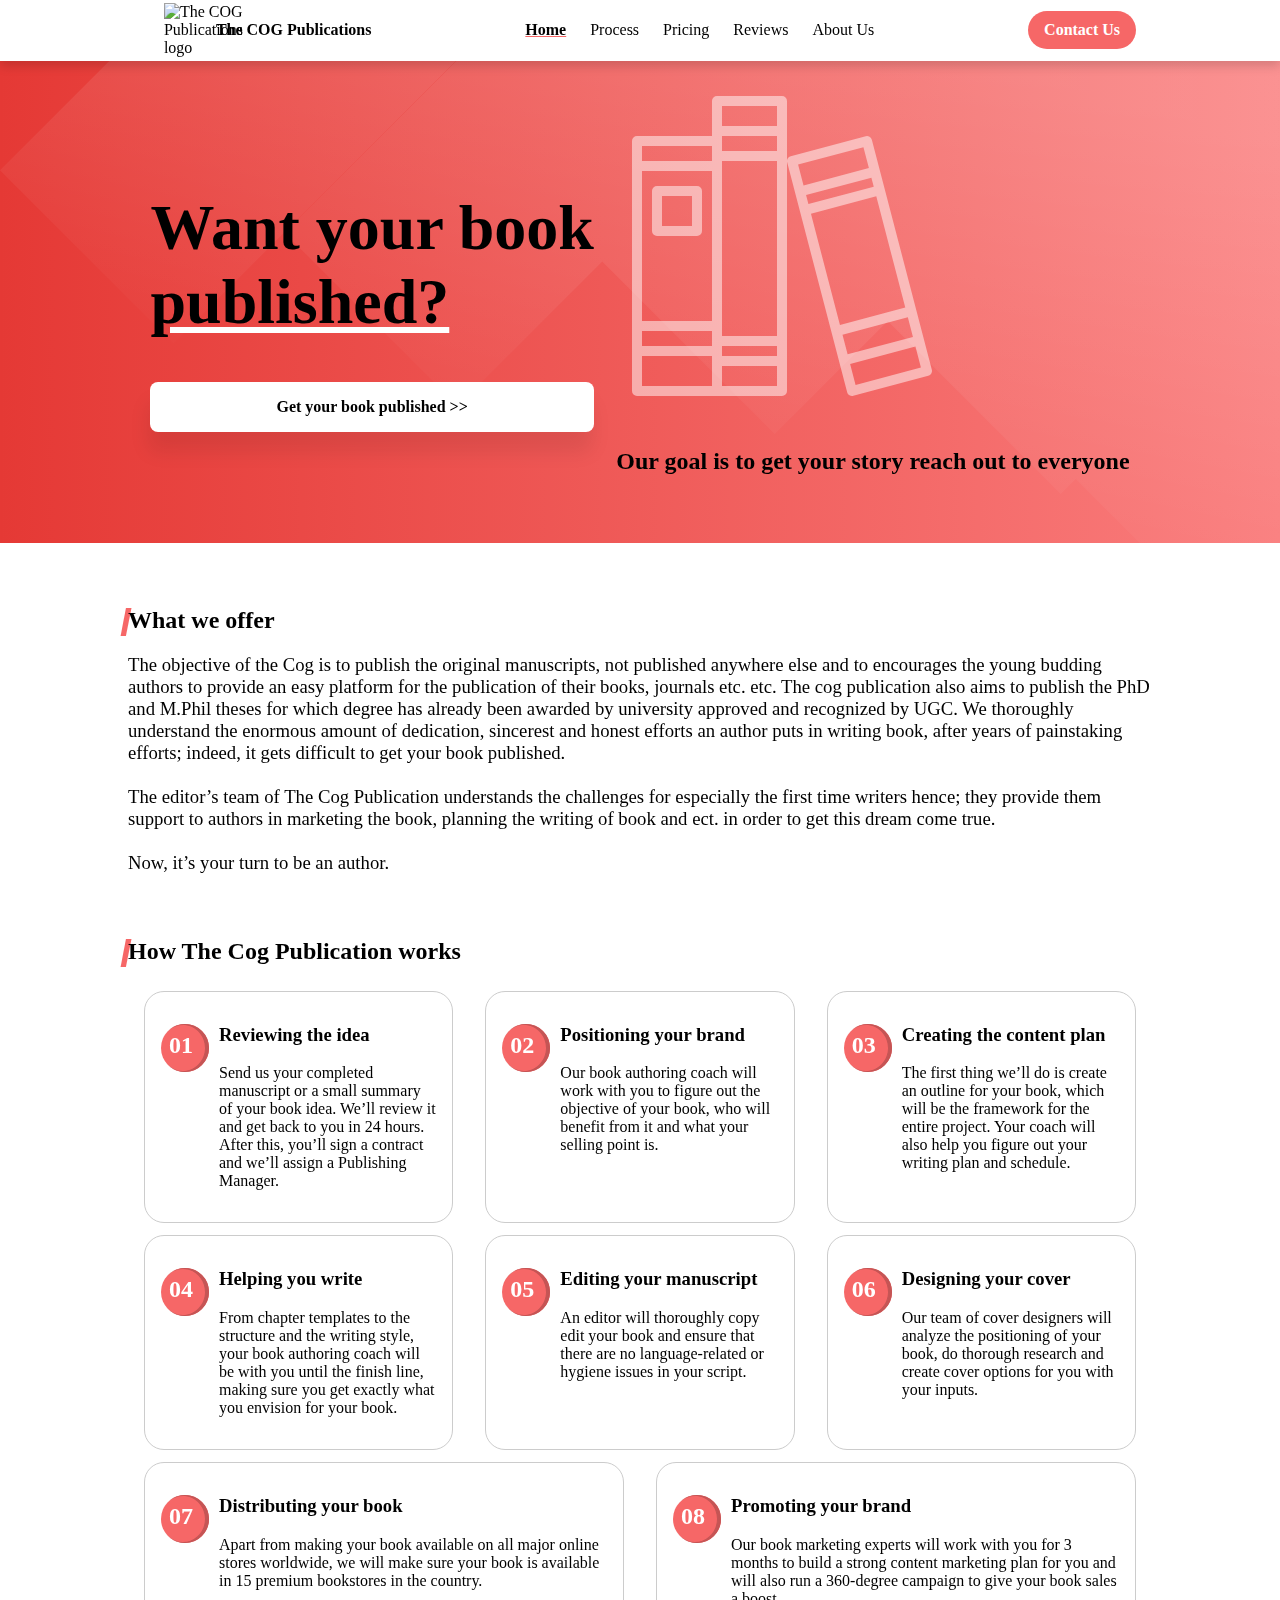
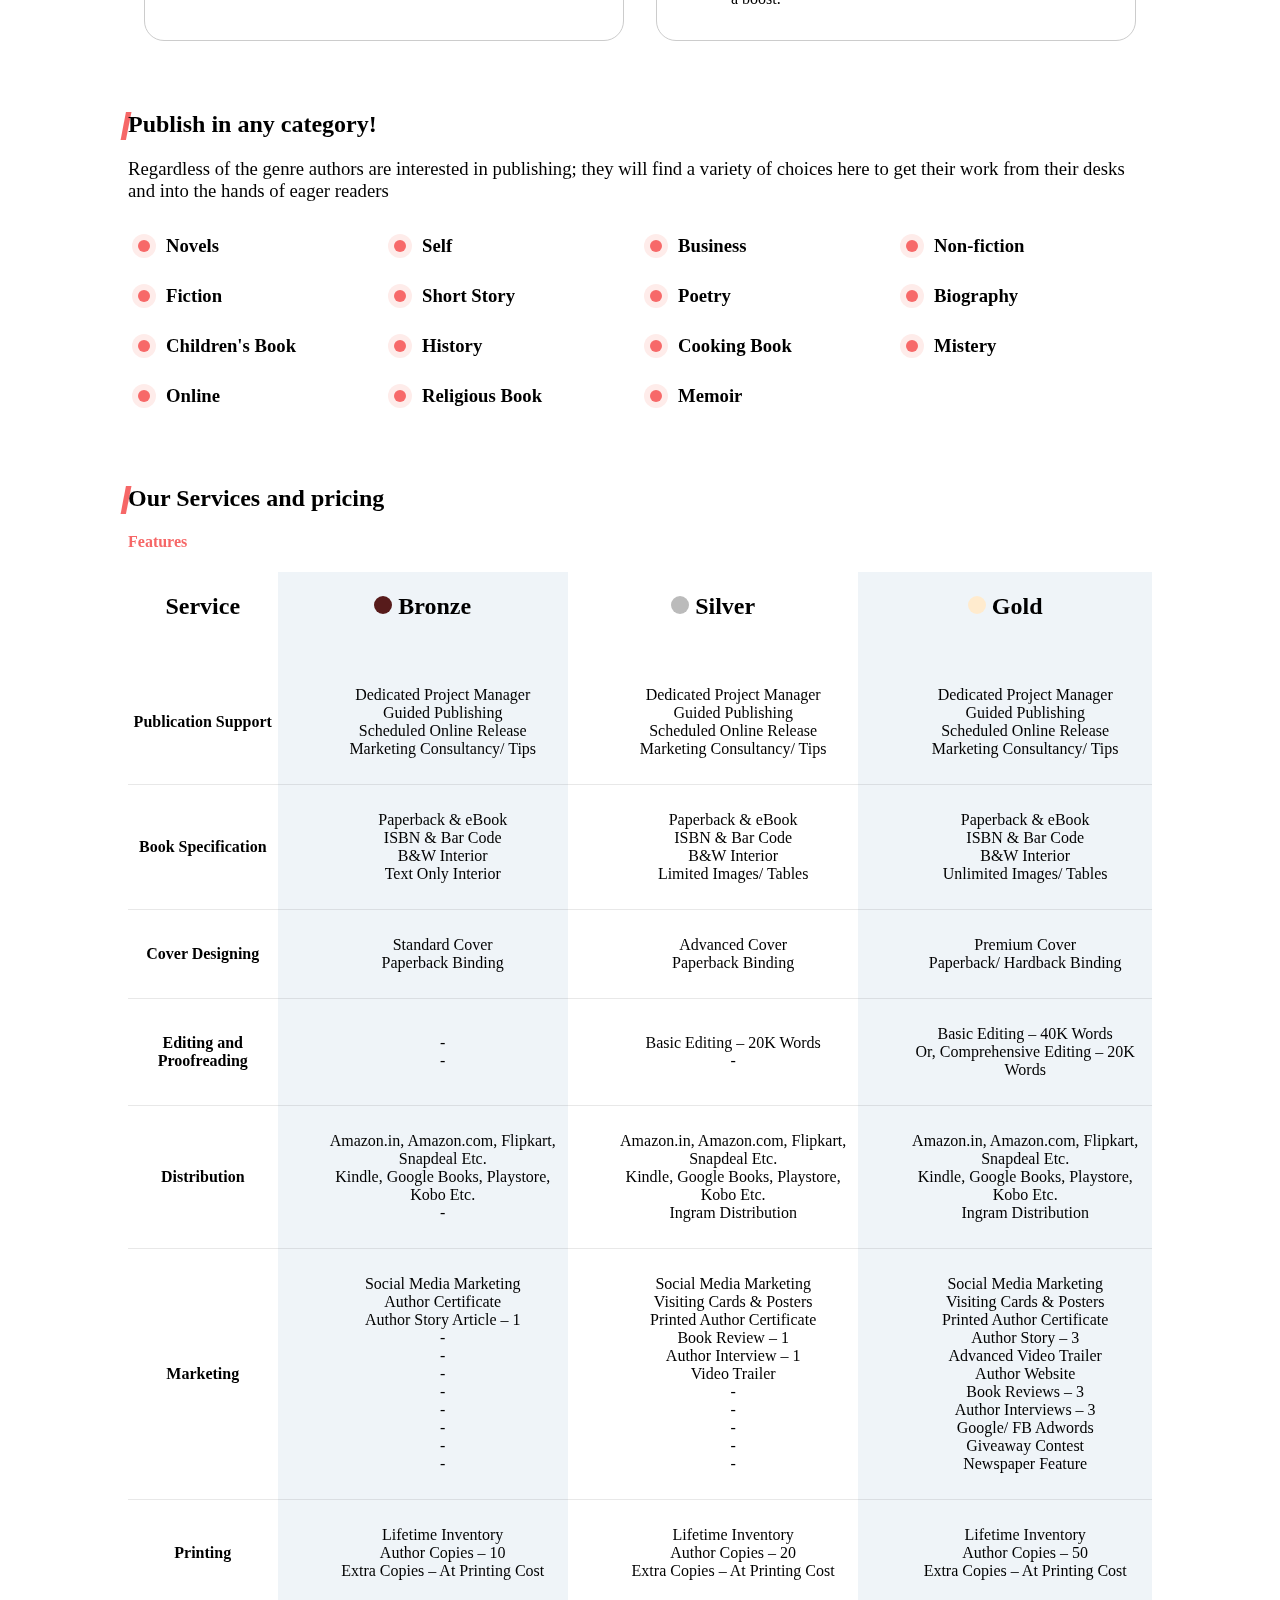
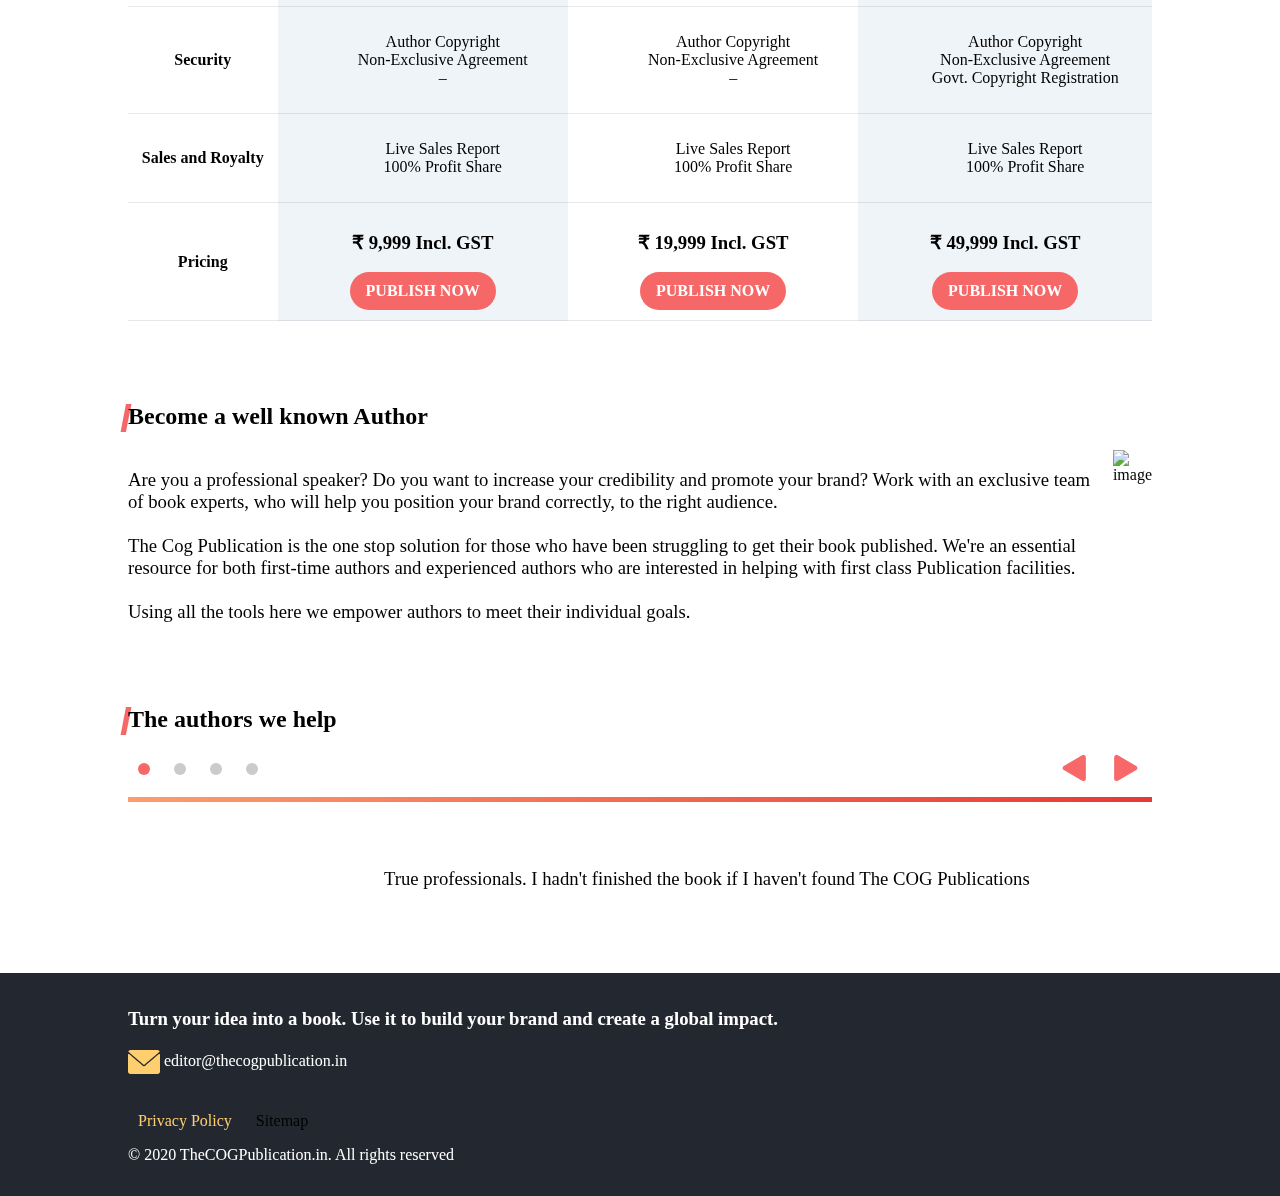
==== commit 53d72223: "bing SEO" ====
--- a/index.html
+++ b/index.html
@@ -49,7 +49,7 @@
     <nav id="myNav">
         <div class="left">
             <div class="logo">
-                <img src="./logo512x512.jpg" class="logo" alt="The COG Publications logo">
+                <img src="./logo.jpg" class="logo" alt="The COG Publications logo">
             </div>
             <div class="heading">
                 <a href="/">
@@ -502,249 +502,249 @@
                 <tr>
                     <td><strong>Publication Support</strong></td>
                     <td>
-                        <dd>
-                            <dl>Dedicated Project Manager</dl>
-                            <dl>Guided Publishing</dl>
-                            <dl>Scheduled Online Release</dl>
-                            <dl>Marketing Consultancy/ Tips</dl>
-                        </dd>
-                    </td>
-                    <td>
-                        <dd>
-                            <dl>Dedicated Project Manager</dl>
-                            <dl>Guided Publishing</dl>
-                            <dl>Scheduled Online Release</dl>
-                            <dl>Marketing Consultancy/ Tips</dl>
-                        </dd>
-                    </td>
-                    <td>
-                        <dd>
-                            <dl>Dedicated Project Manager</dl>
-                            <dl>Guided Publishing</dl>
-                            <dl>Scheduled Online Release</dl>
-                            <dl>Marketing Consultancy/ Tips</dl>
-                        </dd>
+                        <dl>
+                            <dt></dt><dd>Dedicated Project Manager</dd>
+                            <dt></dt><dd>Guided Publishing</dd>
+                            <dt></dt><dd>Scheduled Online Release</dd>
+                            <dt></dt><dd>Marketing Consultancy/ Tips</dd>
+                        </dl>
+                    </td>
+                    <td>
+                        <dl>
+                            <dt></dt><dd>Dedicated Project Manager</dd>
+                            <dt></dt><dd>Guided Publishing</dd>
+                            <dt></dt><dd>Scheduled Online Release</dd>
+                            <dt></dt><dd>Marketing Consultancy/ Tips</dd>
+                        </dl>
+                    </td>
+                    <td>
+                        <dl>
+                            <dt></dt><dd>Dedicated Project Manager</dd>
+                            <dt></dt><dd>Guided Publishing</dd>
+                            <dt></dt><dd>Scheduled Online Release</dd>
+                            <dt></dt><dd>Marketing Consultancy/ Tips</dd>
+                        </dl>
                     </td>
                 </tr>
                 <tr>
                     <td><strong>Book Specification</strong></td>
                     <td>
-                        <dd>
-                            <dl>Paperback & eBook</dl>
-                            <dl>ISBN & Bar Code</dl>
-                            <dl>B&W Interior</dl>
-                            <dl>Text Only Interior</dl>
-                        </dd>
-                    </td>
-                    <td>
-                        <dd>
-                            <dl>Paperback & eBook</dl>
-                            <dl>ISBN & Bar Code</dl>
-                            <dl>B&W Interior</dl>
-                            <dl>Limited Images/ Tables</dl>
-                        </dd>
-                    </td>
-                    <td>
-                        <dd>
-                            <dl>Paperback & eBook</dl>
-                            <dl>ISBN & Bar Code</dl>
-                            <dl>B&W Interior</dl>
-                            <dl>Unlimited Images/ Tables</dl>
-                        </dd>
+                        <dl>
+                            <dt></dt><dd>Paperback & eBook</dd>
+                            <dt></dt><dd>ISBN & Bar Code</dd>
+                            <dt></dt><dd>B&W Interior</dd>
+                            <dt></dt><dd>Text Only Interior</dd>
+                        </dl>
+                    </td>
+                    <td>
+                        <dl>
+                            <dt></dt><dd>Paperback & eBook</dd>
+                            <dt></dt><dd>ISBN & Bar Code</dd>
+                            <dt></dt><dd>B&W Interior</dd>
+                            <dt></dt><dd>Limited Images/ Tables</dd>
+                        </dl>
+                    </td>
+                    <td>
+                        <dl>
+                            <dt></dt><dd>Paperback & eBook</dd>
+                            <dt></dt><dd>ISBN & Bar Code</dd>
+                            <dt></dt><dd>B&W Interior</dd>
+                            <dt></dt><dd>Unlimited Images/ Tables</dd>
+                        </dl>
                     </td>
                 </tr>
                 <tr>
                     <td><strong>Cover Designing</strong></td>
                     <td>
-                        <dd>
-                            <dl>Standard Cover</dl>
-                            <dl>Paperback Binding</dl>
-                        </dd>
-                    </td>
-                    <td>
-                        <dd>
-                            <dl>Advanced Cover</dl>
-                            <dl>Paperback Binding</dl>
-                        </dd>
-                    </td>
-                    <td>
-                        <dd>
-                            <dl>Premium Cover</dl>
-                            <dl>Paperback/ Hardback Binding</dl>
-                        </dd>
+                        <dl>
+                            <dt></dt><dd>Standard Cover</dd>
+                            <dt></dt><dd>Paperback Binding</dd>
+                        </dl>
+                    </td>
+                    <td>
+                        <dl>
+                            <dt></dt><dd>Advanced Cover</dd>
+                            <dt></dt><dd>Paperback Binding</dd>
+                        </dl>
+                    </td>
+                    <td>
+                        <dl>
+                            <dt></dt><dd>Premium Cover</dd>
+                            <dt></dt><dd>Paperback/ Hardback Binding</dd>
+                        </dl>
                     </td>
                 </tr>
                 <tr>
                     <td><strong>Editing and Proofreading</strong></td>
                     <td>
-                        <dd>
-                            <dl>-</dl>
-                            <dl>-</dl>
-                        </dd>
-                    </td>
-                    <td>
-                        <dd>
-                            <dl>Basic Editing – 20K Words</dl>
-                            <dl>-</dl>
-                        </dd>
-                    </td>
-                    <td>
-                        <dd>
-                            <dl>Basic Editing – 40K Words</dl>
-                            <dl>Or, Comprehensive Editing – 20K Words</dl>
-                        </dd>
+                        <dl>
+                            <dt></dt><dd>-</dd>
+                            <dt></dt><dd>-</dd>
+                        </dl>
+                    </td>
+                    <td>
+                        <dl>
+                            <dt></dt><dd>Basic Editing – 20K Words</dd>
+                            <dt></dt><dd>-</dd>
+                        </dl>
+                    </td>
+                    <td>
+                        <dl>
+                            <dt></dt><dd>Basic Editing – 40K Words</dd>
+                            <dt></dt><dd>Or, Comprehensive Editing – 20K Words</dd>
+                        </dl>
                     </td>
                 </tr>
                 <tr>
                     <td><strong>Distribution</strong></td>
                     <td>
-                        <dd>
-                            <dl>Amazon.in, Amazon.com, Flipkart, Snapdeal Etc.</dl>
-                            <dl>Kindle, Google Books, Playstore, Kobo Etc.</dl>
-                            <dl>-</dl>
-                        </dd>
-                    </td>
-                    <td>
-                        <dd>
-                            <dl>Amazon.in, Amazon.com, Flipkart, Snapdeal Etc.</dl>
-                            <dl>Kindle, Google Books, Playstore, Kobo Etc.</dl>
-                            <dl>Ingram Distribution</dl>
-                        </dd>
-                    </td>
-                    <td>
-                        <dd>
-                            <dl>Amazon.in, Amazon.com, Flipkart, Snapdeal Etc.</dl>
-                            <dl>Kindle, Google Books, Playstore, Kobo Etc.</dl>
-                            <dl>Ingram Distribution</dl>
-                        </dd>
+                        <dl>
+                            <dt></dt><dd>Amazon.in, Amazon.com, Flipkart, Snapdeal Etc.</dd>
+                            <dt></dt><dd>Kindle, Google Books, Playstore, Kobo Etc.</dd>
+                            <dt></dt><dd>-</dd>
+                        </dl>
+                    </td>
+                    <td>
+                        <dl>
+                            <dt></dt><dd>Amazon.in, Amazon.com, Flipkart, Snapdeal Etc.</dd>
+                            <dt></dt><dd>Kindle, Google Books, Playstore, Kobo Etc.</dd>
+                            <dt></dt><dd>Ingram Distribution</dd>
+                        </dl>
+                    </td>
+                    <td>
+                        <dl>
+                            <dt></dt><dd>Amazon.in, Amazon.com, Flipkart, Snapdeal Etc.</dd>
+                            <dt></dt><dd>Kindle, Google Books, Playstore, Kobo Etc.</dd>
+                            <dt></dt><dd>Ingram Distribution</dd>
+                        </dl>
                     </td>
                 </tr>
                 <tr>
                     <td><strong>Marketing</strong></td>
                     <td>
-                        <dd>
-                            <dl>Social Media Marketing</dl>
-                            <dl>Author Certificate</dl>
-                            <dl>Author Story Article – 1</dl>
-                            <dl>-</dl>
-                            <dl>-</dl>
-                            <dl>-</dl>
-                            <dl>-</dl>
-                            <dl>-</dl>
-                            <dl>-</dl>
-                            <dl>-</dl>
-                            <dl>-</dl>
-                        </dd>
-                    </td>
-                    <td>
-                        <dd>
-                            <dl>Social Media Marketing</dl>
-                            <dl>Visiting Cards & Posters</dl>
-                            <dl>Printed Author Certificate</dl>
-                            <dl>Book Review – 1</dl>
-                            <dl>Author Interview – 1</dl>
-                            <dl>Video Trailer</dl>
-                            <dl>-</dl>
-                            <dl>-</dl>
-                            <dl>-</dl>
-                            <dl>-</dl>
-                            <dl>-</dl>
-                        </dd>
-                    </td>
-                    <td>
-                        <dd>
-                            <dl>Social Media Marketing</dl>
-                            <dl>Visiting Cards & Posters</dl>
-                            <dl>Printed Author Certificate</dl>
-                            <dl>Author Story – 3</dl>
-                            <dl>Advanced Video Trailer</dl>
-                            <dl>Author Website</dl>
-                            <dl>Book Reviews – 3</dl>
-                            <dl>Author Interviews – 3</dl>
-                            <dl>Google/ FB Adwords</dl>
-                            <dl>Giveaway Contest</dl>
-                            <dl>Newspaper Feature</dl>
-                        </dd>
+                        <dl>
+                            <dt></dt><dd>Social Media Marketing</dd>
+                            <dt></dt><dd>Author Certificate</dd>
+                            <dt></dt><dd>Author Story Article – 1</dd>
+                            <dt></dt><dd>-</dd>
+                            <dt></dt><dd>-</dd>
+                            <dt></dt><dd>-</dd>
+                            <dt></dt><dd>-</dd>
+                            <dt></dt><dd>-</dd>
+                            <dt></dt><dd>-</dd>
+                            <dt></dt><dd>-</dd>
+                            <dt></dt><dd>-</dd>
+                        </dl>
+                    </td>
+                    <td>
+                        <dl>
+                            <dt></dt><dd>Social Media Marketing</dd>
+                            <dt></dt><dd>Visiting Cards & Posters</dd>
+                            <dt></dt><dd>Printed Author Certificate</dd>
+                            <dt></dt><dd>Book Review – 1</dd>
+                            <dt></dt><dd>Author Interview – 1</dd>
+                            <dt></dt><dd>Video Trailer</dd>
+                            <dt></dt><dd>-</dd>
+                            <dt></dt><dd>-</dd>
+                            <dt></dt><dd>-</dd>
+                            <dt></dt><dd>-</dd>
+                            <dt></dt><dd>-</dd>
+                        </dl>
+                    </td>
+                    <td>
+                        <dl>
+                            <dt></dt><dd>Social Media Marketing</dd>
+                            <dt></dt><dd>Visiting Cards & Posters</dd>
+                            <dt></dt><dd>Printed Author Certificate</dd>
+                            <dt></dt><dd>Author Story – 3</dd>
+                            <dt></dt><dd>Advanced Video Trailer</dd>
+                            <dt></dt><dd>Author Website</dd>
+                            <dt></dt><dd>Book Reviews – 3</dd>
+                            <dt></dt><dd>Author Interviews – 3</dd>
+                            <dt></dt><dd>Google/ FB Adwords</dd>
+                            <dt></dt><dd>Giveaway Contest</dd>
+                            <dt></dt><dd>Newspaper Feature</dd>
+                        </dl>
                     </td>
                 </tr>
                 <tr>
                     <td><strong>Printing</strong></td>
                     <td>
-                        <dd>
-                            <dl>Lifetime Inventory</dl>
-                            <dl>Author Copies – 10</dl>
-                            <dl>Extra Copies – At Printing Cost</dl>
-                        </dd>
-                    </td>
-                    <td>
-                        <dd>
-                            <dl>Lifetime Inventory</dl>
-                            <dl>Author Copies – 20</dl>
-                            <dl>Extra Copies – At Printing Cost</dl>
-                        </dd>
-                    </td>
-                    <td>
-                        <dd>
-                            <dl>Lifetime Inventory</dl>
-                            <dl>Author Copies – 50</dl>
-                            <dl>Extra Copies – At Printing Cost</dl>
-                        </dd>
+                        <dl>
+                            <dt></dt><dd>Lifetime Inventory</dd>
+                            <dt></dt><dd>Author Copies – 10</dd>
+                            <dt></dt><dd>Extra Copies – At Printing Cost</dd>
+                        </dl>
+                    </td>
+                    <td>
+                        <dl>
+                            <dt></dt><dd>Lifetime Inventory</dd>
+                            <dt></dt><dd>Author Copies – 20</dd>
+                            <dt></dt><dd>Extra Copies – At Printing Cost</dd>
+                        </dl>
+                    </td>
+                    <td>
+                        <dl>
+                            <dt></dt><dd>Lifetime Inventory</dd>
+                            <dt></dt><dd>Author Copies – 50</dd>
+                            <dt></dt><dd>Extra Copies – At Printing Cost</dd>
+                        </dl>
                     </td>
                 </tr>
                 <tr>
                     <td><strong>Security</strong></td>
                     <td>
-                        <dd>
-                            <dl>Author Copyright</dl>
-                            <dl>Non-Exclusive Agreement</dl>
-                            <dl>–</dl>
-                        </dd>
-                    </td>
-                    <td>
-                        <dd>
-                            <dl>Author Copyright</dl>
-                            <dl>Non-Exclusive Agreement</dl>
-                            <dl>–</dl>
-                        </dd>
-                    </td>
-                    <td>
-                        <dd>
-                            <dl>Author Copyright</dl>
-                            <dl>Non-Exclusive Agreement</dl>
-                            <dl>Govt. Copyright Registration</dl>
-                        </dd>
+                        <dl>
+                            <dt></dt><dd>Author Copyright</dd>
+                            <dt></dt><dd>Non-Exclusive Agreement</dd>
+                            <dt></dt><dd>–</dd>
+                        </dl>
+                    </td>
+                    <td>
+                        <dl>
+                            <dt></dt><dd>Author Copyright</dd>
+                            <dt></dt><dd>Non-Exclusive Agreement</dd>
+                            <dt></dt><dd>–</dd>
+                        </dl>
+                    </td>
+                    <td>
+                        <dl>
+                            <dt></dt><dd>Author Copyright</dd>
+                            <dt></dt><dd>Non-Exclusive Agreement</dd>
+                            <dt></dt><dd>Govt. Copyright Registration</dd>
+                        </dl>
                     </td>
                 </tr>
                 <tr>
                     <td><strong>Sales and Royalty</strong></td>
                     <td>
-                        <dd>
-                            <dl>Live Sales Report</dl>
-                            <dl>100% Profit Share</dl>
-                        </dd>
-                    </td>
-                    <td>
-                        <dd>
-                            <dl>Live Sales Report</dl>
-                            <dl>100% Profit Share</dl>
-                        </dd>
-                    </td>
-                    <td>
-                        <dd>
-                            <dl>Live Sales Report</dl>
-                            <dl>100% Profit Share</dl>
-                        </dd>
-                    </td>
-                </tr>
-                <tr>
-                    <td id="last-row" class="action"><strong>Pricing</strong></td>
-                    <td id="last-row" class="action">
+                        <dl>
+                            <dt></dt><dd>Live Sales Report</dd>
+                            <dt></dt><dd>100% Profit Share</dd>
+                        </dl>
+                    </td>
+                    <td>
+                        <dl>
+                            <dt></dt><dd>Live Sales Report</dd>
+                            <dt></dt><dd>100% Profit Share</dd>
+                        </dl>
+                    </td>
+                    <td>
+                        <dl>
+                            <dt></dt><dd>Live Sales Report</dd>
+                            <dt></dt><dd>100% Profit Share</dd>
+                        </dl>
+                    </td>
+                </tr>
+                <tr>
+                    <td class="action"><strong>Pricing</strong></td>
+                    <td class="action">
                         <h3>₹ 9,999 Incl. GST</h3><a href="/contact"><button>PUBLISH NOW</button></a>
                     </td>
-                    <td id="last-row" class="action">
+                    <td class="action">
                         <h3>₹ 19,999 Incl. GST</h3><a href="/contact"><button>PUBLISH NOW</button></a>
                     </td>
-                    <td id="last-row" class="action">
+                    <td class="action">
                         <h3>₹ 49,999 Incl. GST</h3><a href="/contact"><button>PUBLISH NOW</button></a>
                     </td>
                 </tr>
@@ -944,7 +944,7 @@
         </div>
         <ul class="footer-nav">
             <li class="nav-link">Privacy Policy</li>
-            <li class="nav-link">Sitemap</li>
+            <li class="nav-link"><a href="/sitemap.xml">Sitemap</a></li>
         </ul>
         <p>© 2020 TheCOGPublication.in. All rights reserved</p>
     </footer>
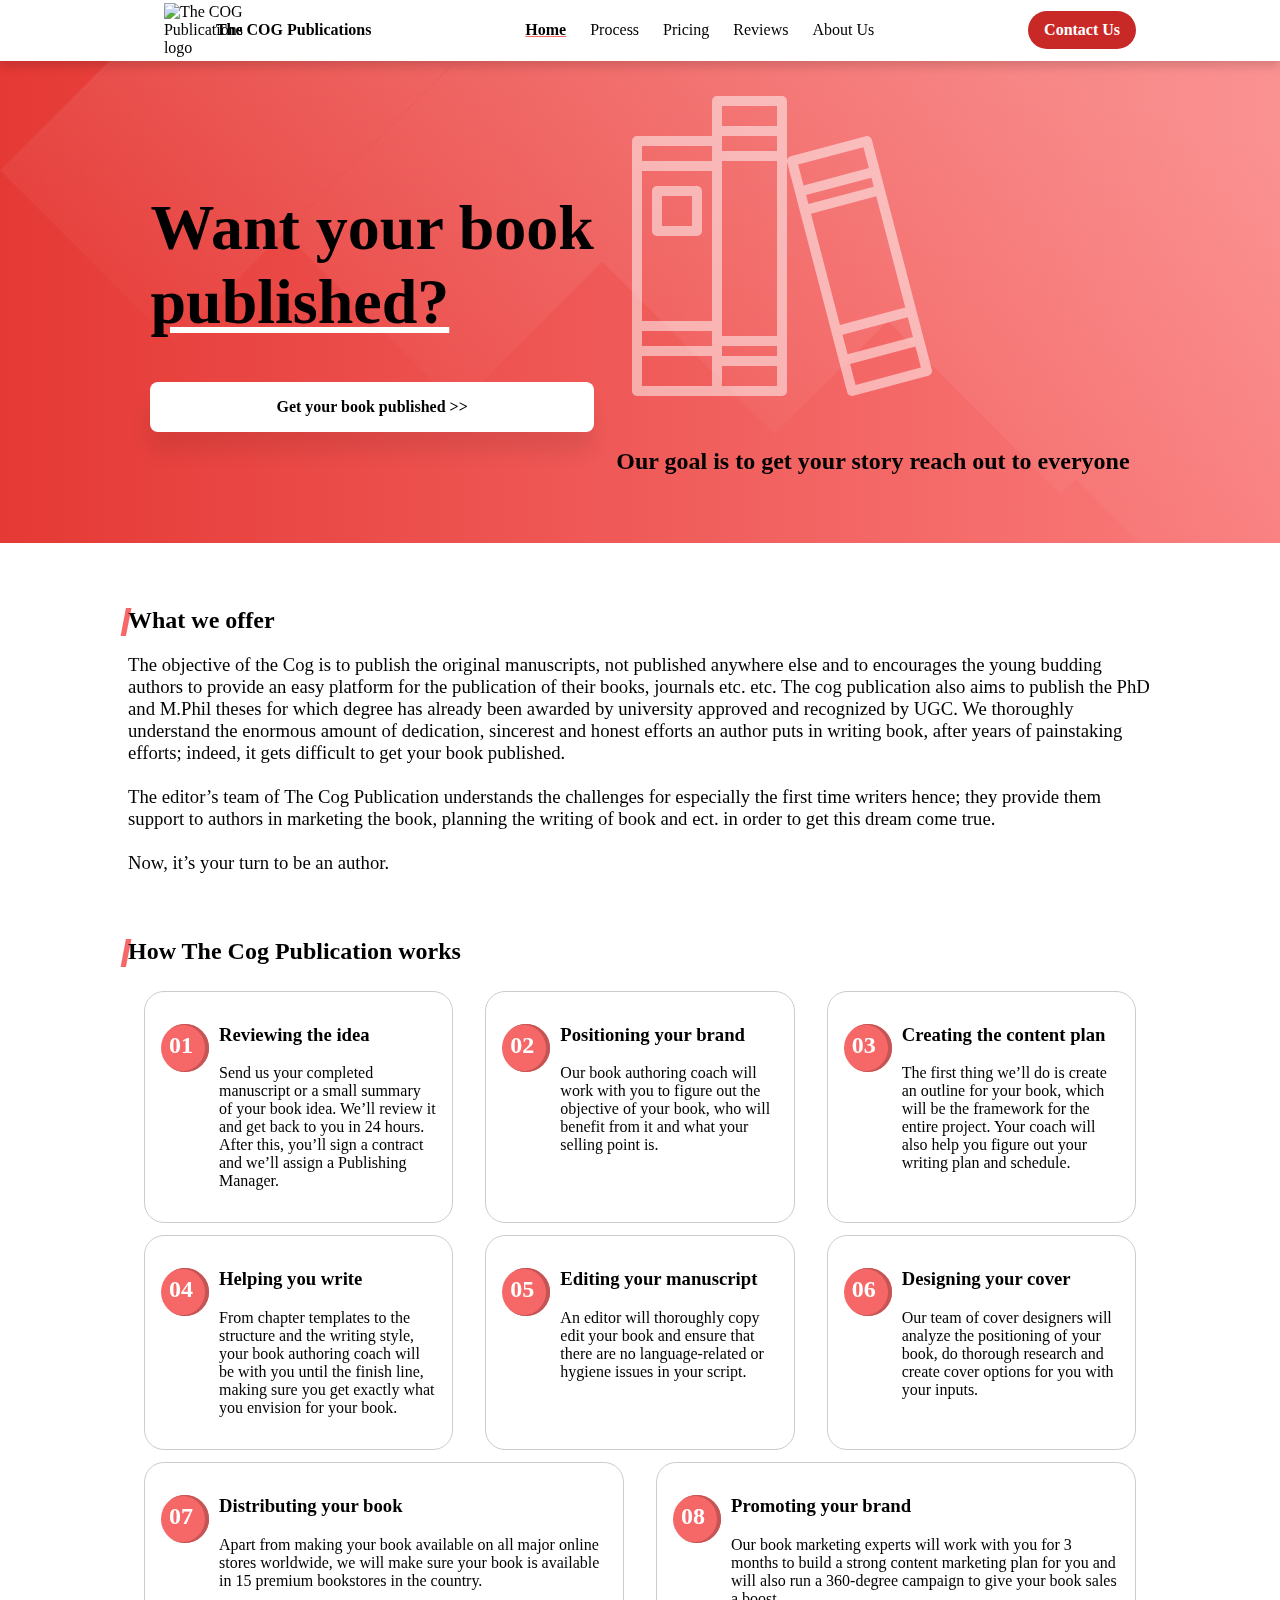
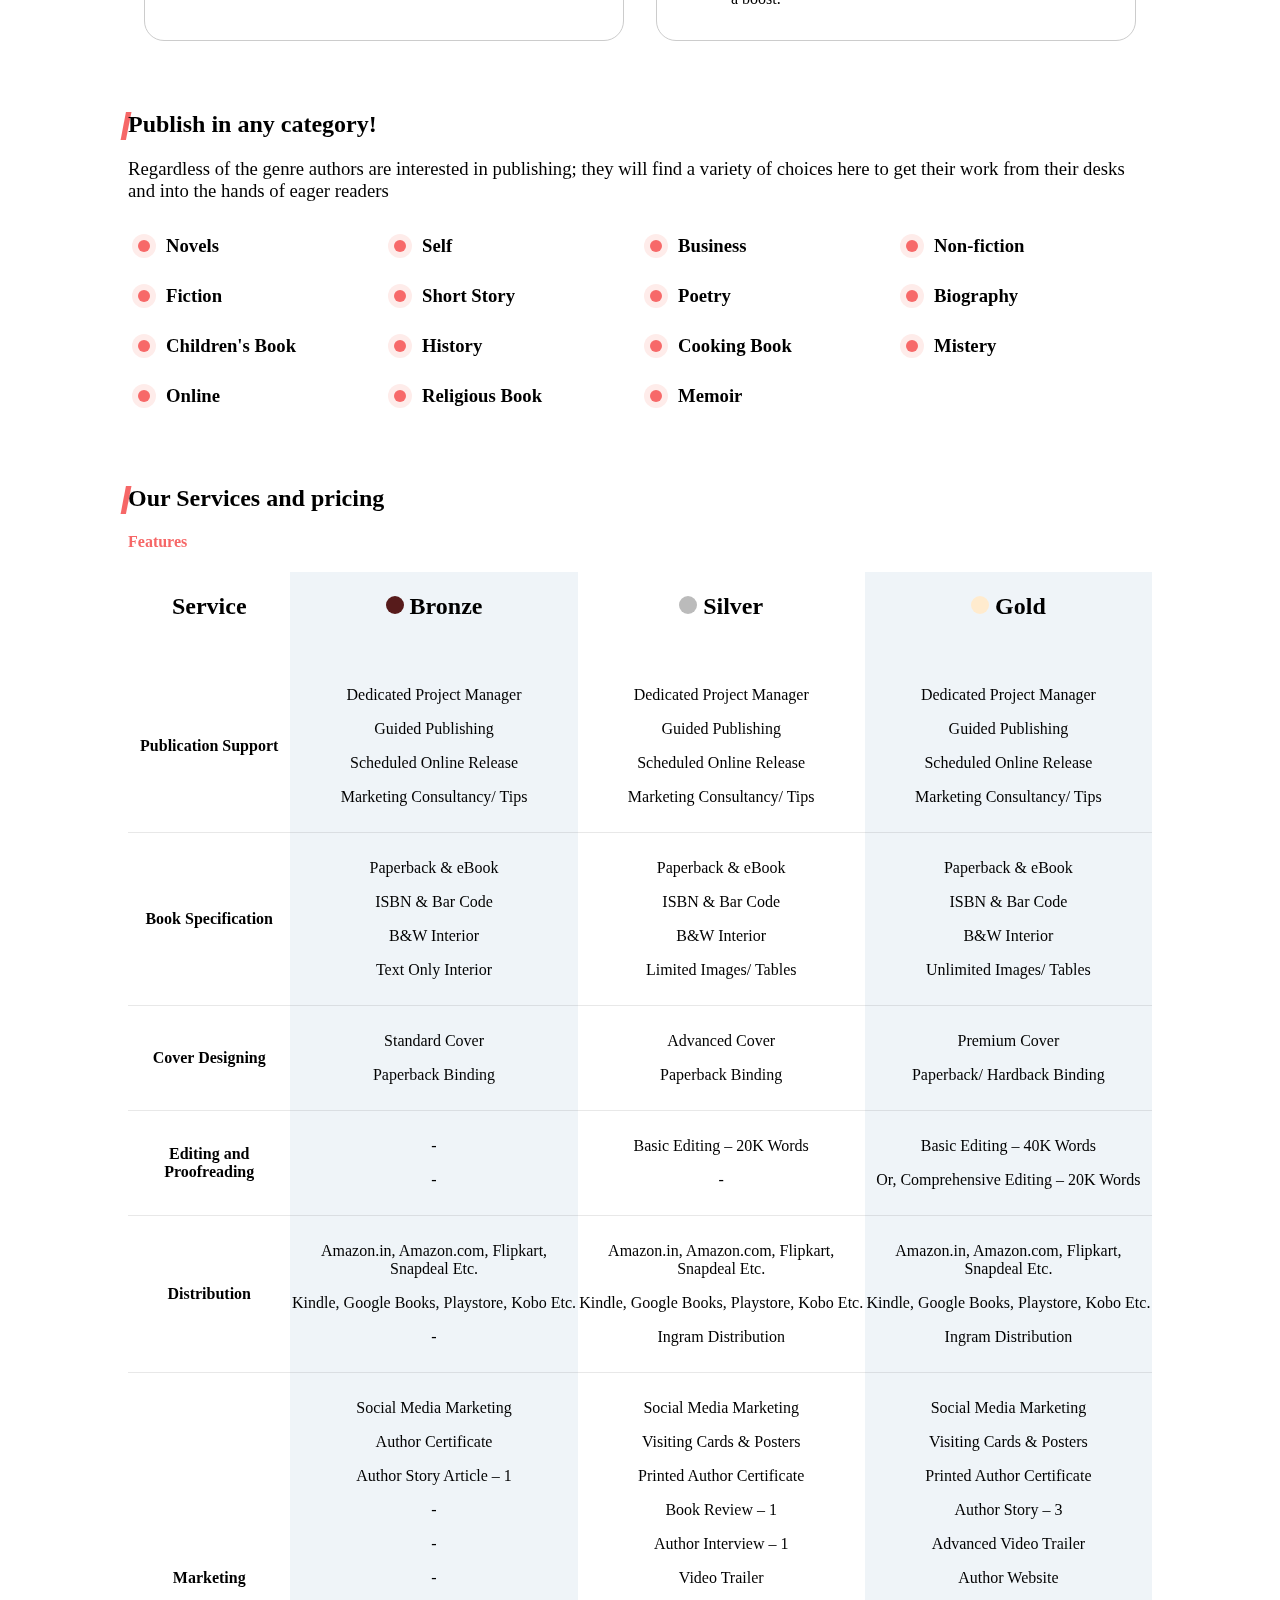
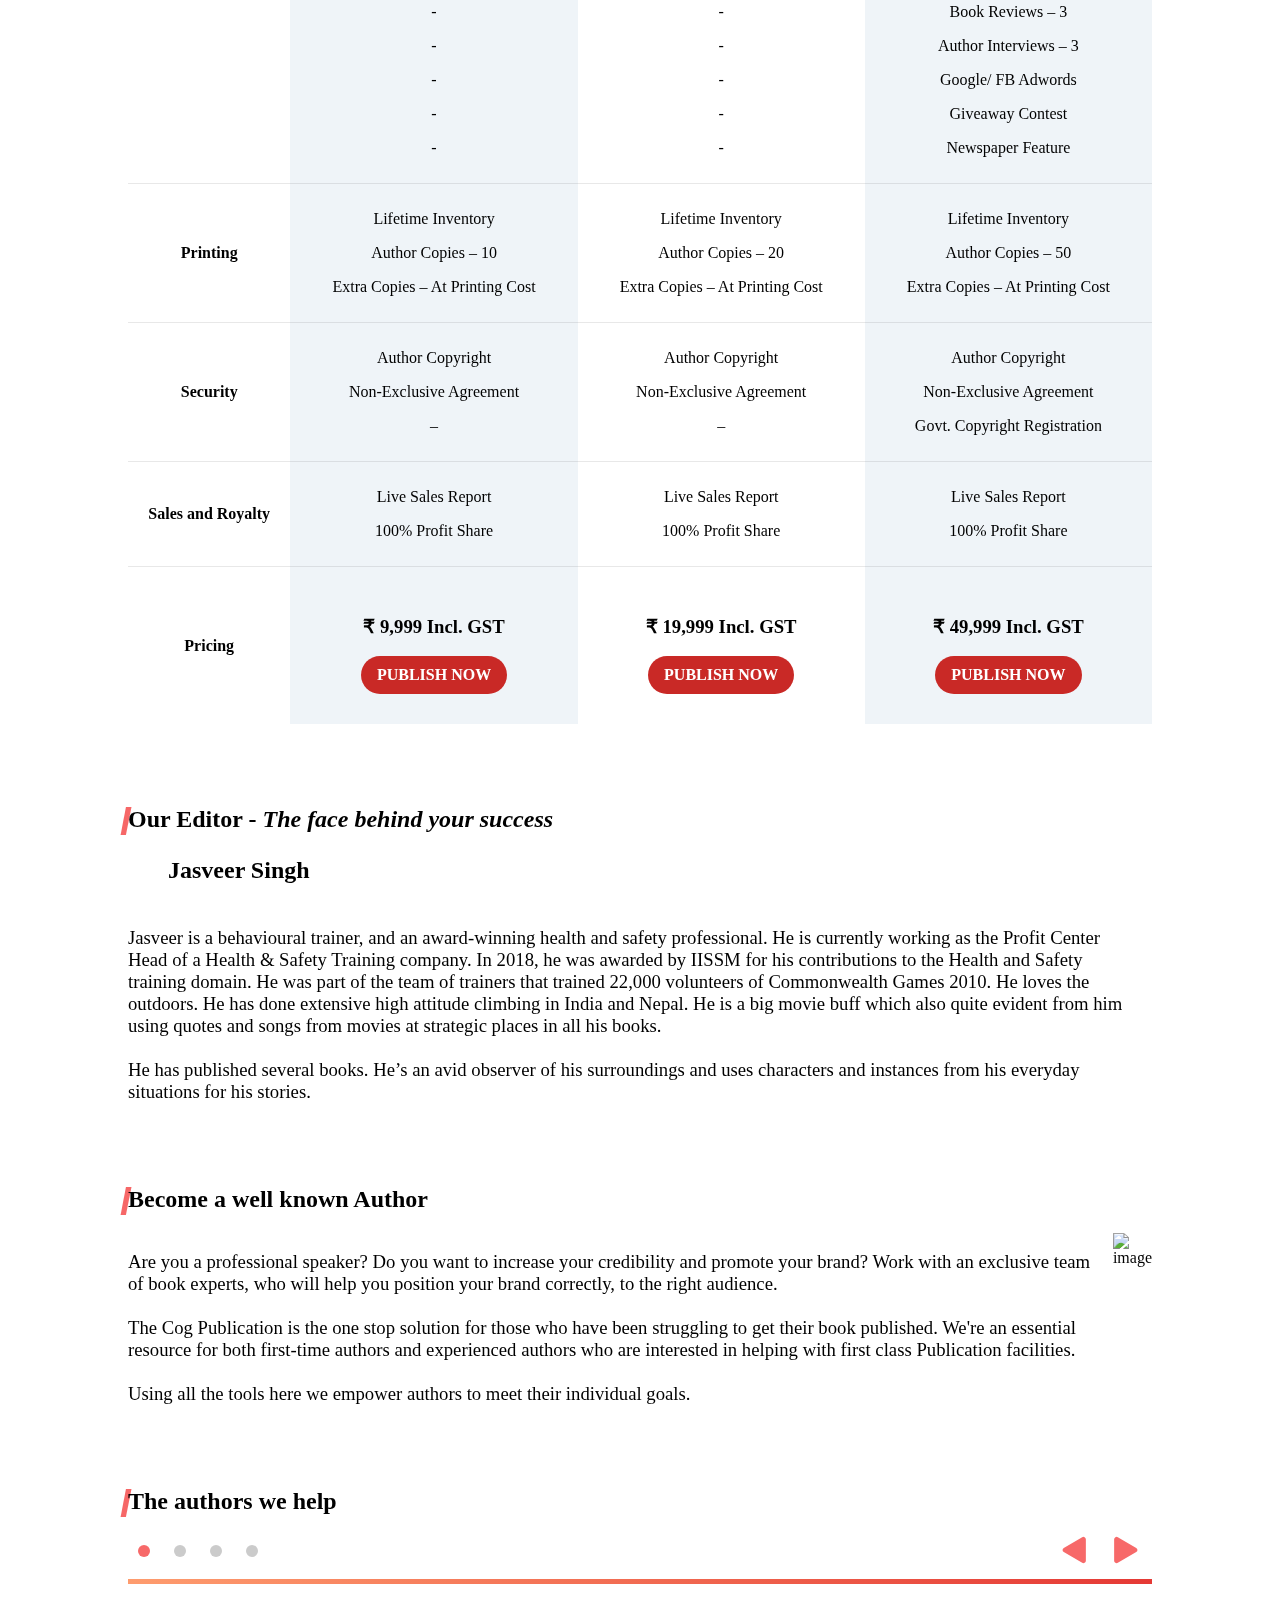
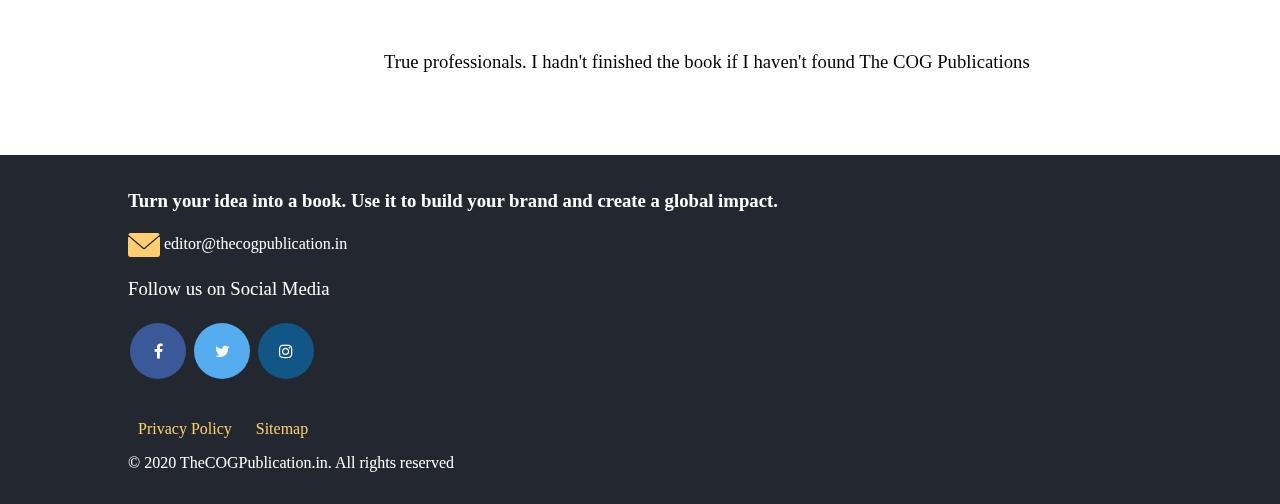
==== commit 1202bf58: "added social media links and our editor section" ====
--- a/index.html
+++ b/index.html
@@ -12,6 +12,7 @@
         name="description" />
     <meta content="link or terms" name="no-email-collection" />
     <meta content="safe for kids" name="rating" />
+    <link async rel="stylesheet" href="https://cdnjs.cloudflare.com/ajax/libs/font-awesome/4.7.0/css/font-awesome.min.css">
     <link rel="apple-touch-icon" sizes="57x57"
         href="/https://res.cloudinary.com/journalapp/image/upload/v1589021890/COG/apple-icon-57x57_ogwa2j.png">
     <link rel="apple-touch-icon" sizes="60x60"
@@ -784,6 +785,32 @@
                 <td>₹1,000 extra</td>
             </tr>
         </table> -->
+    </section>
+    <section>
+        <div class="title">
+            <svg xmlns="http://www.w3.org/2000/svg" width="16" height="30" viewBox="0 0 16.851 46.101">
+                <defs>
+                    <style>
+                        .a {
+                            fill: #f66767;
+                        }
+                    </style>
+                </defs>
+                <path class="a" d="M-.143,2.762l8.012-1.6L8,44.883-.354,46.506Z"
+                    transform="translate(7.631 47.178) rotate(-169)" />
+            </svg>
+            <h2>Our Editor - <em>The face behind your success</em><ul>Jasveer Singh</ul></h2>
+        </div>
+        <div class="inspire">
+            <div class="left">
+                <h3>Jasveer is a behavioural trainer, and an award-winning health and safety professional. He is currently working as the Profit Center Head of a Health & Safety Training company. 
+                    In 2018, he was awarded by IISSM for his contributions to the Health and Safety training domain. He was part of the team of trainers that trained 22,000 volunteers of Commonwealth Games 2010. He loves the outdoors. He has done extensive high attitude climbing in India and Nepal. He is a big movie buff which also quite evident from him using quotes and songs from movies at strategic places in all his books. </br></br>
+                    He has published several books. He’s an avid observer of his surroundings and uses characters and instances from his everyday situations for his stories.
+                </h3>
+            </div>
+            <div class="right">
+            </div>
+        </div>
     </section>
     <section id="become-author">
         <div class="title">
@@ -941,6 +968,10 @@
                     </svg>
                     editor@thecogpublication.in
                 </span></a>
+                <h3>Follow us on Social Media</h3>
+                <a href="#" class="fa fa-facebook"></a>
+                <a href="#" class="fa fa-twitter"></a>
+                <a href="#" class="fa fa-instagram"></a>
         </div>
         <ul class="footer-nav">
             <li class="nav-link">Privacy Policy</li>
@@ -950,8 +981,6 @@
     </footer>
     <script>
         // This is the service worker with the combined offline experience (Offline page + Offline copy of pages)
-
-        // Add this below content to your HTML page, or add the js file to your page at the very top to register service worker
 
         // Check compatibility for the browser we're running this in
         if ("serviceWorker" in navigator) {
--- a/styles.css
+++ b/styles.css
@@ -39,6 +39,7 @@
     width: 42px;
     margin-left: 10px;
 }
+
 .heading {
     margin-left: 20px;
 }
@@ -55,7 +56,8 @@
     margin: 0px 10px;
 }
 
-.nav-link:hover, .nav-link a:hover {
+.nav-link:hover,
+.nav-link a:hover {
     cursor: pointer;
     text-decoration: underline;
     text-decoration-color: #F66767;
@@ -99,12 +101,12 @@
 }
 
 .action button {
-    background-color: #F66767;
+    background-color: #c92926;
     color: white;
     border: none;
     border-radius: 30px;
     padding: 10px 1rem;
-    font-weight: 700;
+    font-weight: bold;
     font-size: 1rem;
 }
 
@@ -242,7 +244,11 @@
     background-color: rgb(239, 244, 248);
 }
 
-#last-row {
+.features dd {
+    margin: 16px 0px;
+}
+
+.features .action {
     padding: 30px 0px;
     border-bottom: 0px solid rgba(112, 112, 112, 0.16);
 
@@ -341,17 +347,52 @@
     padding-top: 20px;
     padding-left: 0px;
     color: #FECE6F;
-
-}
+}
+.footer-nav a {
+    color: #FECE6F;
+}
+
 footer .title {
     vertical-align: middle;
 }
+
 footer .title a {
     color: white;
 }
+
 footer .title svg {
     vertical-align: middle;
 }
+
+.fa {
+    padding: 20px;
+    font-size: 30px;
+    width: 3.5rem;
+    text-align: center;
+    text-decoration: none;
+    margin: 5px 2px;
+    border-radius: 50%;
+}
+
+.fa:hover {
+    opacity: 0.7;
+}
+
+.fa-facebook {
+    background: #3B5998;
+    color: white;
+}
+
+.fa-twitter {
+    background: #55ACEE;
+    color: white;
+}
+
+.fa-instagram {
+    background: #125688;
+    color: white;
+}
+
 
 @media screen and (max-width: 480px) {
     #myNav {
@@ -456,19 +497,19 @@
 
     td:nth-of-type(2):before {
         content: "BRONZE";
-        background-color: rgba(87,27,27,0.5);
+        background-color: rgba(87, 27, 27, 0.5);
         color: white;
     }
 
     td:nth-of-type(3):before {
         content: "SILVER";
-        background-color: rgba(187,187,187,0.5);
+        background-color: rgba(187, 187, 187, 0.5);
         color: #555;
     }
 
     td:nth-of-type(4):before {
         content: "GOLD";
-        background-color: rgba(255,235,206,0.7);
+        background-color: rgba(255, 235, 206, 0.7);
         color: #6e4d1b;
     }
 }
@@ -499,6 +540,7 @@
     .review .title {
         flex: 3;
     }
+
     .inspire .left h3 {
         padding-right: 20px;
     }
@@ -534,6 +576,7 @@
     background-color: #f1f1f1;
     width: min(100%, 400px);
 }
+
 .form #tag {
     width: min(75%, 400px);
 }
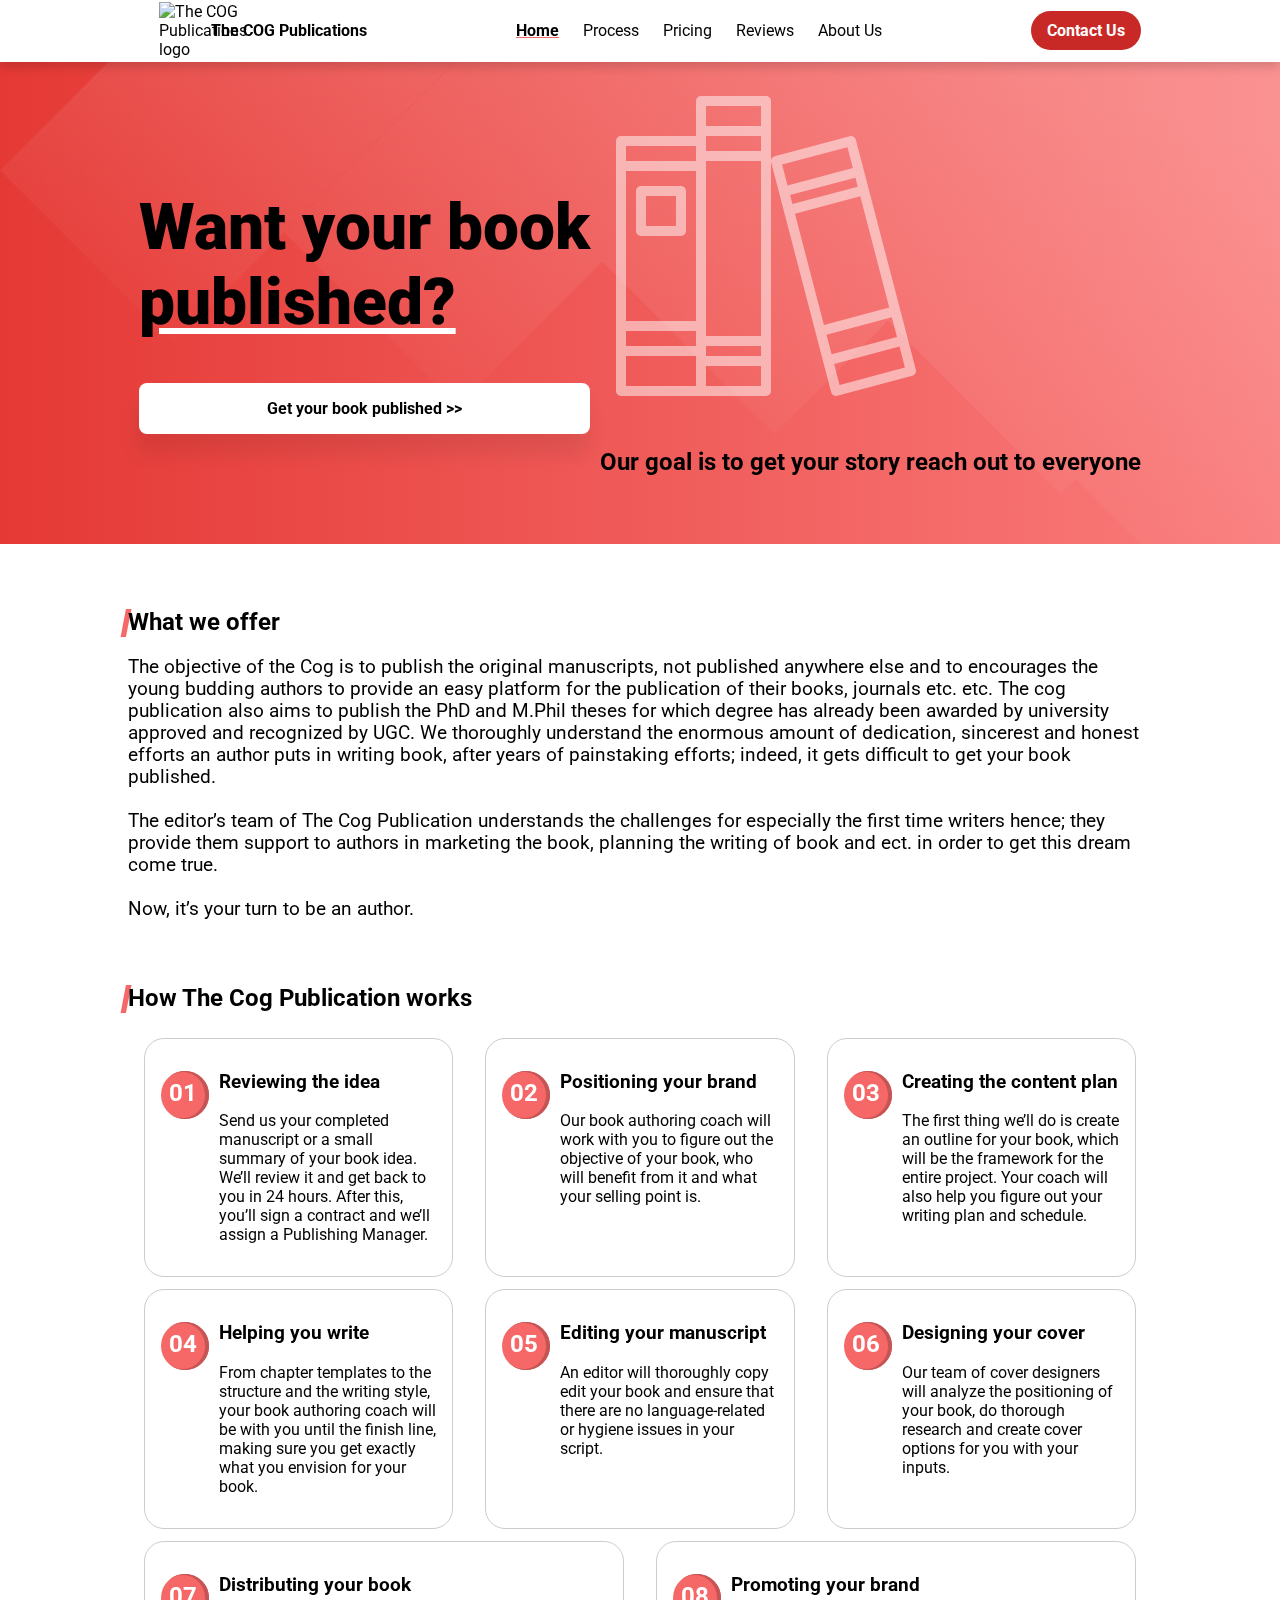
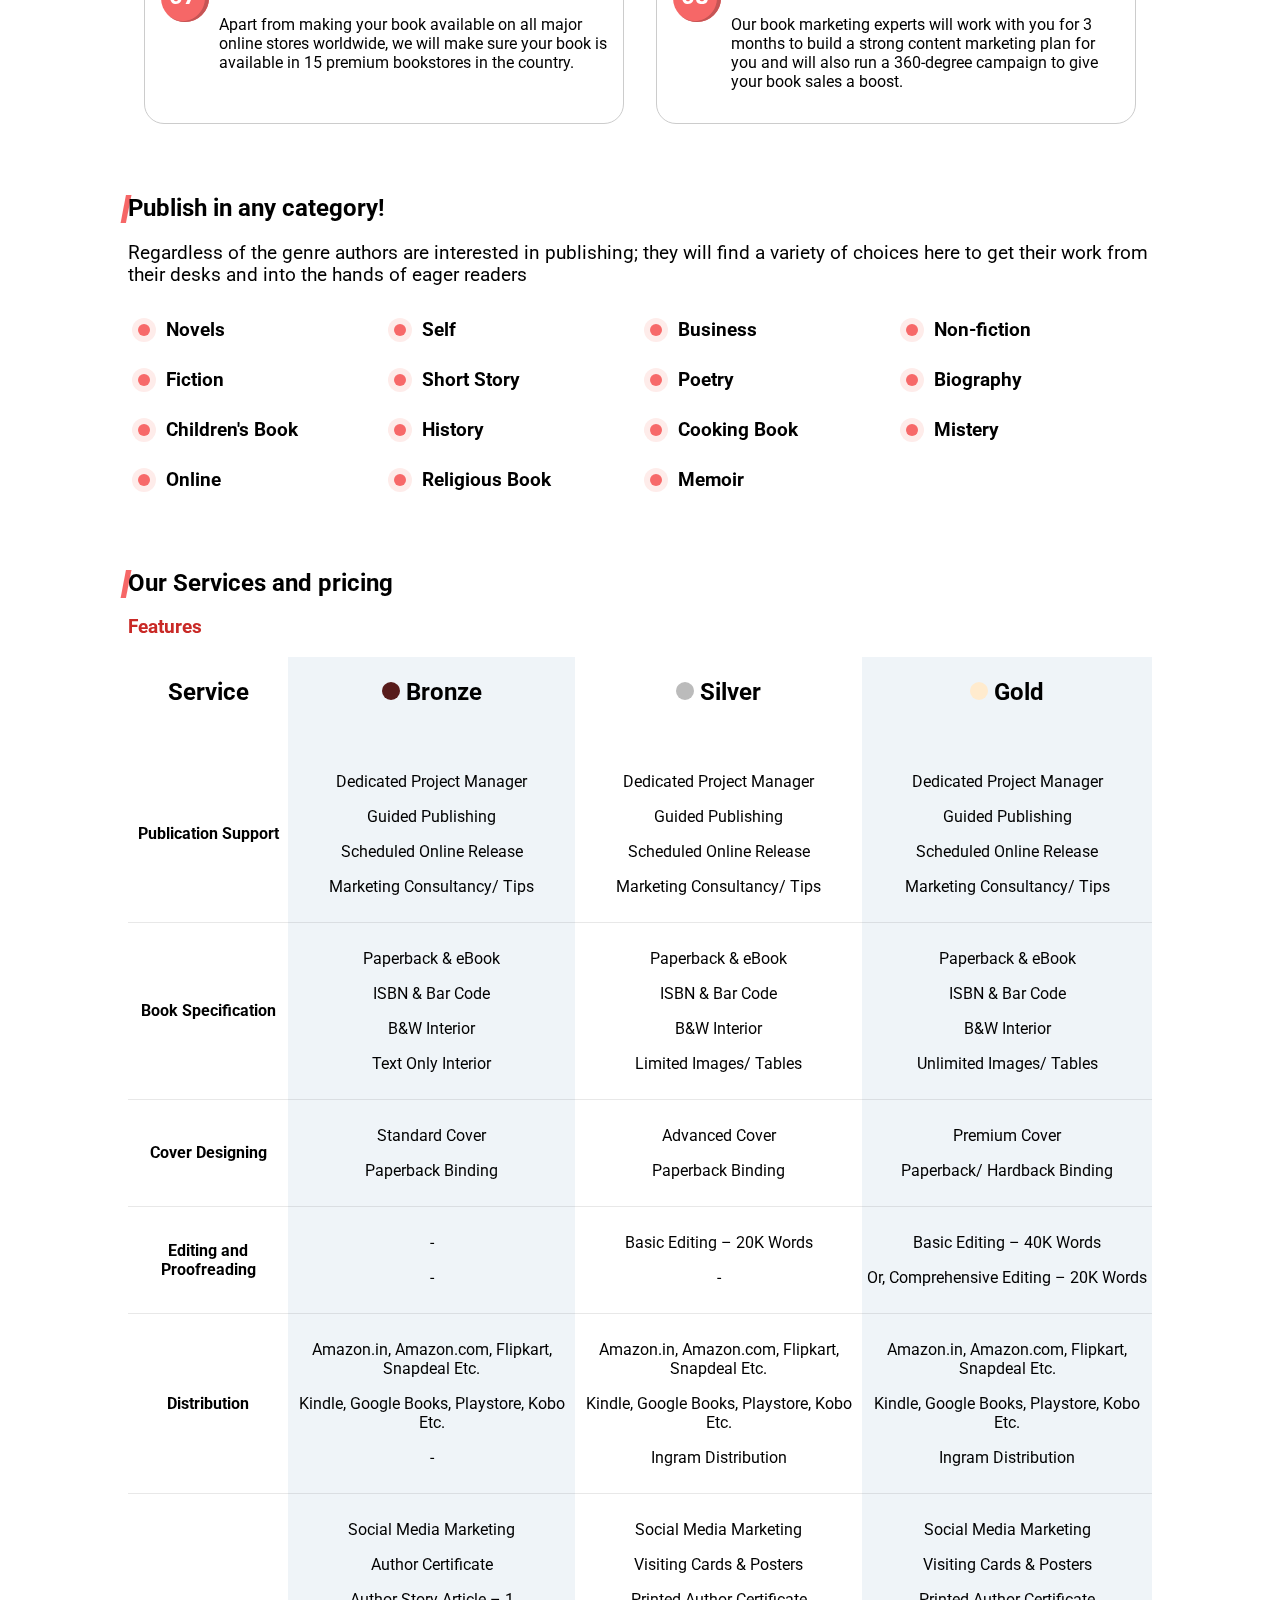
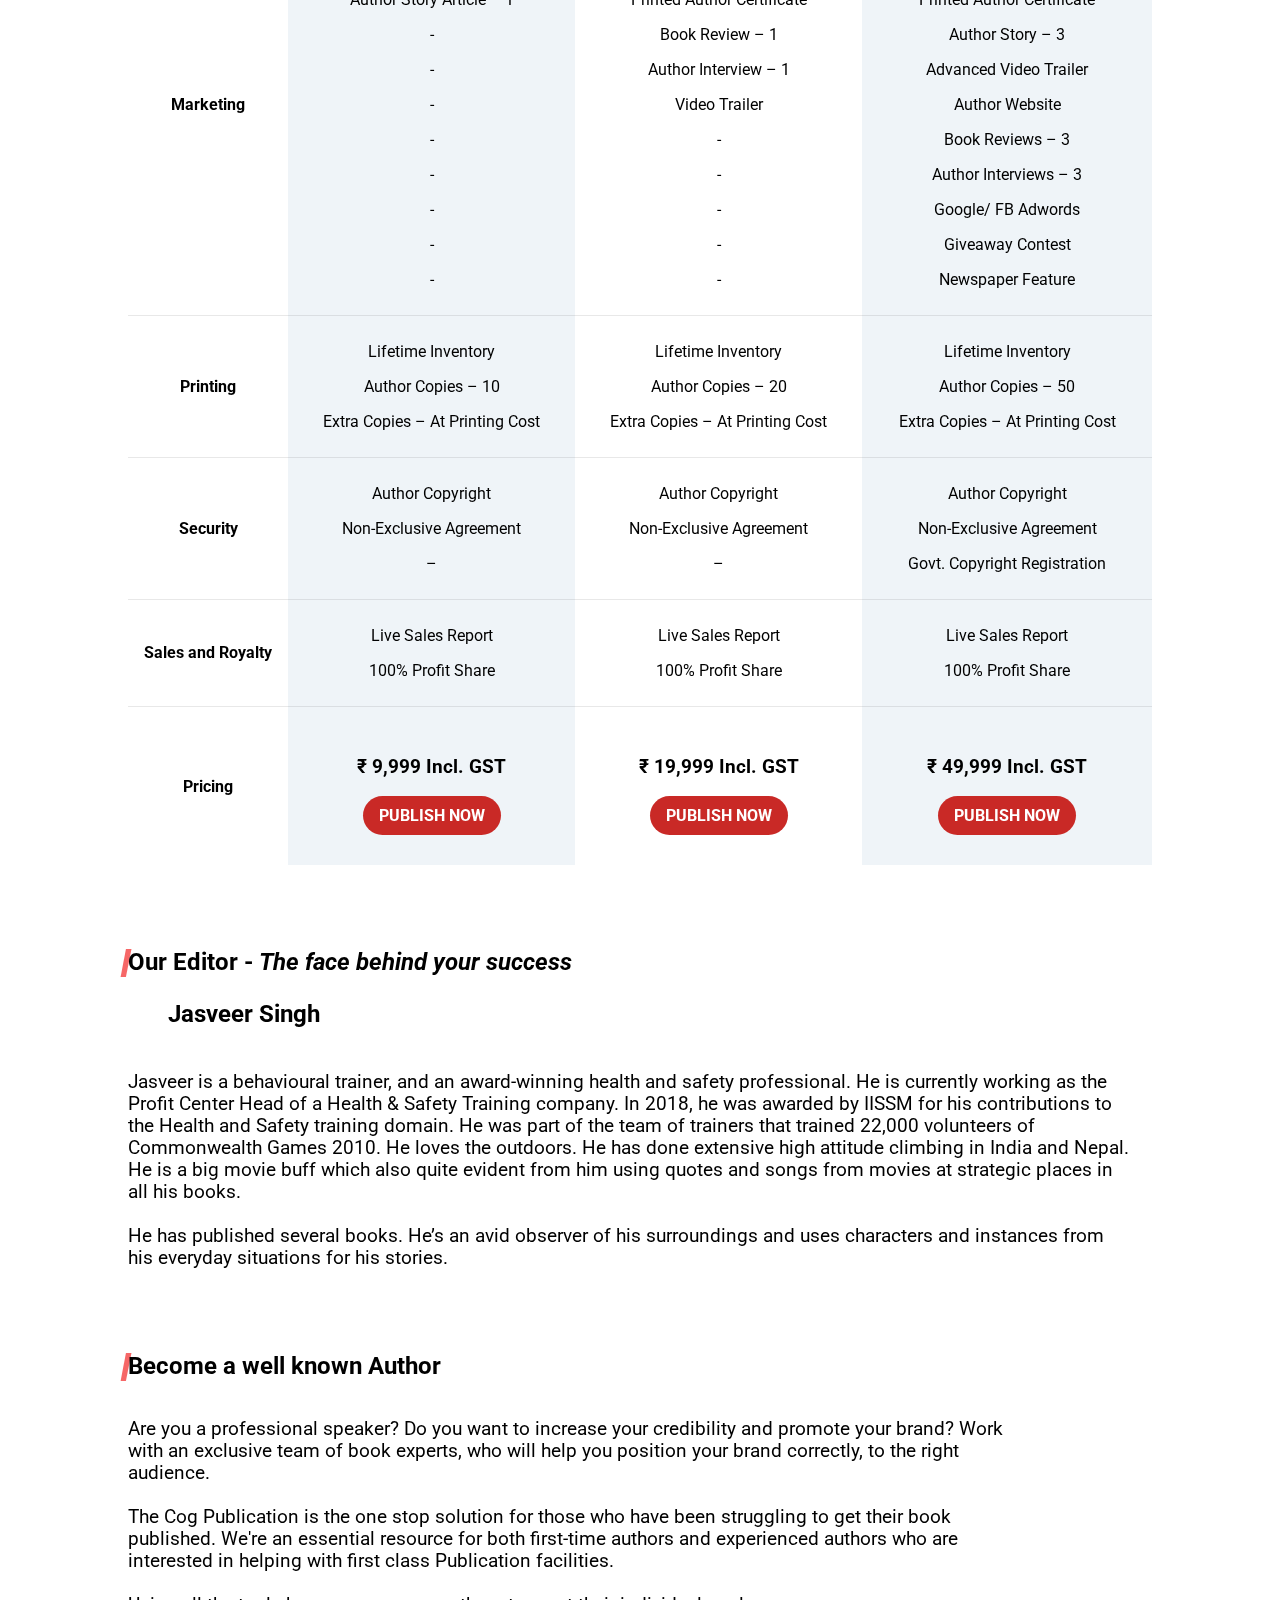
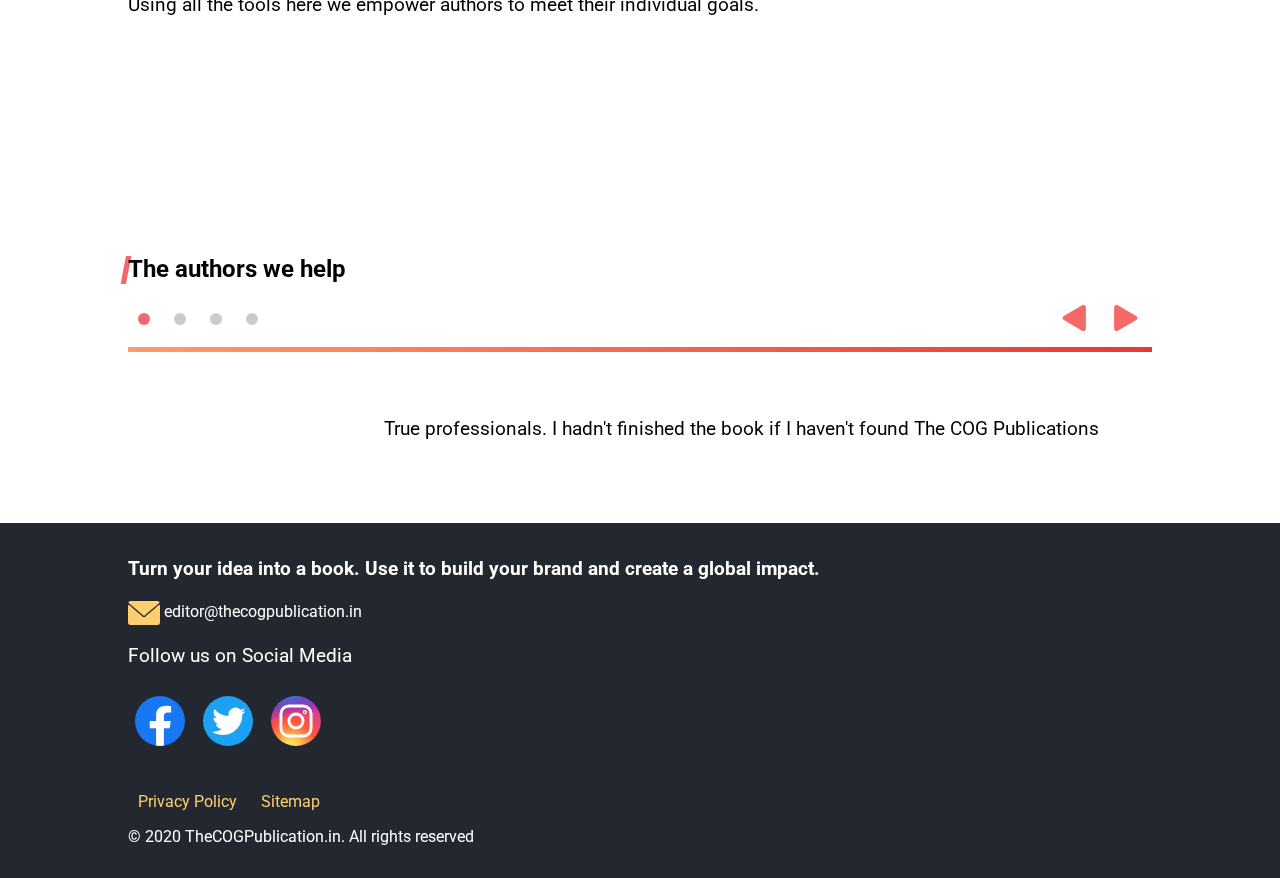
==== commit 437ffddb: "Facebook link changed" ====
--- a/index.html
+++ b/index.html
@@ -1,18 +1,23 @@
 <!DOCTYPE html>
 <html lang="en">
+
 <head>
     <meta charset="UTF-8">
     <meta name="viewport" content="width=device-width, initial-scale=1.0">
     <title>The COG Publication</title>
-    <link rel="stylesheet" href="styles.css">
+    <link rel="preconnect" href="https://fonts.gstatic.com">
+    <link href="https://fonts.googleapis.com/css2?family=Roboto:wght@400;700;900&display=swap" rel="stylesheet"
+        crossorigin="anonymous" media="print" onload="this.media='all'">
+    <link rel="stylesheet" href="styles.min.css">
     <meta content="Nikhil Taneja" name="author" />
-    <meta content="publications, pricing, author, manuscripts, PhD, books, publish, anywhere, printing, download, review" name="keywords" />
+    <meta
+        content="publications, pricing, author, manuscripts, PhD, books, publish, anywhere, printing, download, review"
+        name="keywords" />
     <meta
         content="The objective of the Cog is to publish the original manuscripts, not published anywhere else and to encourages the young budding authors to provide an easy platform for the publication of their books, journals etc."
         name="description" />
     <meta content="link or terms" name="no-email-collection" />
     <meta content="safe for kids" name="rating" />
-    <link async rel="stylesheet" href="https://cdnjs.cloudflare.com/ajax/libs/font-awesome/4.7.0/css/font-awesome.min.css">
     <link rel="apple-touch-icon" sizes="57x57"
         href="/https://res.cloudinary.com/journalapp/image/upload/v1589021890/COG/apple-icon-57x57_ogwa2j.png">
     <link rel="apple-touch-icon" sizes="60x60"
@@ -50,7 +55,10 @@
     <nav id="myNav">
         <div class="left">
             <div class="logo">
-                <img src="./logo.jpg" class="logo" alt="The COG Publications logo">
+                <picture>
+                    <source type="image/webp" srcset="../logo.webp">
+                    <img src="./logo.png" class="logo" width="42px" height="42px" alt="The COG Publications logo">
+                </picture>
             </div>
             <div class="heading">
                 <a href="/">
@@ -134,7 +142,7 @@
                             d="M240 0H136a8 8 0 0 0-8 8v56H8a8 8 0 0 0-8 8v400a8 8 0 0 0 8 8h232a8 8 0 0 0 8-8V8a8 8 0 0 0-8-8zm-8 416h-88v-16h88zM16 120h112v240H16zm216-32h-88V64h88zM16 376h112v24H16zm128 8V104h88v280zm88-368v32h-88V16zM128 80v24H16V80zM16 416h112v48H16zm128 48v-32h88v32zm0 0" />
                         <path
                             d="M479.742 437.984l-96-368a7.99 7.99 0 0 0-3.715-4.898 8 8 0 0 0-6.09-.812l-120 32a8 8 0 0 0-5.68 9.742l96 368c.535 2.063 1.875 3.824 3.72 4.895s4.03 1.355 6.086.8l120-32a8 8 0 0 0 5.68-9.727zm-201.246-279.44l104.543-27.87 3.762 14.398-104.535 27.914zm112.344 2.05l46.398 177.98-104.504 27.883-46.398-177.992zm50.473 193.47l8.2 31.395-104.543 27.87-8.16-31.383zM370.3 81.8l8.7 33.4-104.543 27.863-8.703-33.383zM357.7 462.2l-8.7-33.4 104.543-27.88 8.703 33.383zM104 144H40a8 8 0 0 0-8 8v64a8 8 0 0 0 8 8h64a8 8 0 0 0 8-8v-64a8 8 0 0 0-8-8zm-8 64H48v-48h48zm0 0" />
-                        </svg>
+                    </svg>
                 </div>
                 <div class="tagline">
                     <h2>
@@ -478,7 +486,7 @@
             </svg>
             <h2>Our Services and pricing</h2>
         </div>
-        <h4 class="color-splash">Features</h4>
+        <h3 class="color-splash">Features</h3>
         <table class="features">
             <thead>
                 <tr>
@@ -504,26 +512,38 @@
                     <td><strong>Publication Support</strong></td>
                     <td>
                         <dl>
-                            <dt></dt><dd>Dedicated Project Manager</dd>
-                            <dt></dt><dd>Guided Publishing</dd>
-                            <dt></dt><dd>Scheduled Online Release</dd>
-                            <dt></dt><dd>Marketing Consultancy/ Tips</dd>
-                        </dl>
-                    </td>
-                    <td>
-                        <dl>
-                            <dt></dt><dd>Dedicated Project Manager</dd>
-                            <dt></dt><dd>Guided Publishing</dd>
-                            <dt></dt><dd>Scheduled Online Release</dd>
-                            <dt></dt><dd>Marketing Consultancy/ Tips</dd>
-                        </dl>
-                    </td>
-                    <td>
-                        <dl>
-                            <dt></dt><dd>Dedicated Project Manager</dd>
-                            <dt></dt><dd>Guided Publishing</dd>
-                            <dt></dt><dd>Scheduled Online Release</dd>
-                            <dt></dt><dd>Marketing Consultancy/ Tips</dd>
+                            <dt></dt>
+                            <dd>Dedicated Project Manager</dd>
+                            <dt></dt>
+                            <dd>Guided Publishing</dd>
+                            <dt></dt>
+                            <dd>Scheduled Online Release</dd>
+                            <dt></dt>
+                            <dd>Marketing Consultancy/ Tips</dd>
+                        </dl>
+                    </td>
+                    <td>
+                        <dl>
+                            <dt></dt>
+                            <dd>Dedicated Project Manager</dd>
+                            <dt></dt>
+                            <dd>Guided Publishing</dd>
+                            <dt></dt>
+                            <dd>Scheduled Online Release</dd>
+                            <dt></dt>
+                            <dd>Marketing Consultancy/ Tips</dd>
+                        </dl>
+                    </td>
+                    <td>
+                        <dl>
+                            <dt></dt>
+                            <dd>Dedicated Project Manager</dd>
+                            <dt></dt>
+                            <dd>Guided Publishing</dd>
+                            <dt></dt>
+                            <dd>Scheduled Online Release</dd>
+                            <dt></dt>
+                            <dd>Marketing Consultancy/ Tips</dd>
                         </dl>
                     </td>
                 </tr>
@@ -531,26 +551,38 @@
                     <td><strong>Book Specification</strong></td>
                     <td>
                         <dl>
-                            <dt></dt><dd>Paperback & eBook</dd>
-                            <dt></dt><dd>ISBN & Bar Code</dd>
-                            <dt></dt><dd>B&W Interior</dd>
-                            <dt></dt><dd>Text Only Interior</dd>
-                        </dl>
-                    </td>
-                    <td>
-                        <dl>
-                            <dt></dt><dd>Paperback & eBook</dd>
-                            <dt></dt><dd>ISBN & Bar Code</dd>
-                            <dt></dt><dd>B&W Interior</dd>
-                            <dt></dt><dd>Limited Images/ Tables</dd>
-                        </dl>
-                    </td>
-                    <td>
-                        <dl>
-                            <dt></dt><dd>Paperback & eBook</dd>
-                            <dt></dt><dd>ISBN & Bar Code</dd>
-                            <dt></dt><dd>B&W Interior</dd>
-                            <dt></dt><dd>Unlimited Images/ Tables</dd>
+                            <dt></dt>
+                            <dd>Paperback & eBook</dd>
+                            <dt></dt>
+                            <dd>ISBN & Bar Code</dd>
+                            <dt></dt>
+                            <dd>B&W Interior</dd>
+                            <dt></dt>
+                            <dd>Text Only Interior</dd>
+                        </dl>
+                    </td>
+                    <td>
+                        <dl>
+                            <dt></dt>
+                            <dd>Paperback & eBook</dd>
+                            <dt></dt>
+                            <dd>ISBN & Bar Code</dd>
+                            <dt></dt>
+                            <dd>B&W Interior</dd>
+                            <dt></dt>
+                            <dd>Limited Images/ Tables</dd>
+                        </dl>
+                    </td>
+                    <td>
+                        <dl>
+                            <dt></dt>
+                            <dd>Paperback & eBook</dd>
+                            <dt></dt>
+                            <dd>ISBN & Bar Code</dd>
+                            <dt></dt>
+                            <dd>B&W Interior</dd>
+                            <dt></dt>
+                            <dd>Unlimited Images/ Tables</dd>
                         </dl>
                     </td>
                 </tr>
@@ -558,20 +590,26 @@
                     <td><strong>Cover Designing</strong></td>
                     <td>
                         <dl>
-                            <dt></dt><dd>Standard Cover</dd>
-                            <dt></dt><dd>Paperback Binding</dd>
-                        </dl>
-                    </td>
-                    <td>
-                        <dl>
-                            <dt></dt><dd>Advanced Cover</dd>
-                            <dt></dt><dd>Paperback Binding</dd>
-                        </dl>
-                    </td>
-                    <td>
-                        <dl>
-                            <dt></dt><dd>Premium Cover</dd>
-                            <dt></dt><dd>Paperback/ Hardback Binding</dd>
+                            <dt></dt>
+                            <dd>Standard Cover</dd>
+                            <dt></dt>
+                            <dd>Paperback Binding</dd>
+                        </dl>
+                    </td>
+                    <td>
+                        <dl>
+                            <dt></dt>
+                            <dd>Advanced Cover</dd>
+                            <dt></dt>
+                            <dd>Paperback Binding</dd>
+                        </dl>
+                    </td>
+                    <td>
+                        <dl>
+                            <dt></dt>
+                            <dd>Premium Cover</dd>
+                            <dt></dt>
+                            <dd>Paperback/ Hardback Binding</dd>
                         </dl>
                     </td>
                 </tr>
@@ -579,20 +617,26 @@
                     <td><strong>Editing and Proofreading</strong></td>
                     <td>
                         <dl>
-                            <dt></dt><dd>-</dd>
-                            <dt></dt><dd>-</dd>
-                        </dl>
-                    </td>
-                    <td>
-                        <dl>
-                            <dt></dt><dd>Basic Editing – 20K Words</dd>
-                            <dt></dt><dd>-</dd>
-                        </dl>
-                    </td>
-                    <td>
-                        <dl>
-                            <dt></dt><dd>Basic Editing – 40K Words</dd>
-                            <dt></dt><dd>Or, Comprehensive Editing – 20K Words</dd>
+                            <dt></dt>
+                            <dd>-</dd>
+                            <dt></dt>
+                            <dd>-</dd>
+                        </dl>
+                    </td>
+                    <td>
+                        <dl>
+                            <dt></dt>
+                            <dd>Basic Editing – 20K Words</dd>
+                            <dt></dt>
+                            <dd>-</dd>
+                        </dl>
+                    </td>
+                    <td>
+                        <dl>
+                            <dt></dt>
+                            <dd>Basic Editing – 40K Words</dd>
+                            <dt></dt>
+                            <dd>Or, Comprehensive Editing – 20K Words</dd>
                         </dl>
                     </td>
                 </tr>
@@ -600,23 +644,32 @@
                     <td><strong>Distribution</strong></td>
                     <td>
                         <dl>
-                            <dt></dt><dd>Amazon.in, Amazon.com, Flipkart, Snapdeal Etc.</dd>
-                            <dt></dt><dd>Kindle, Google Books, Playstore, Kobo Etc.</dd>
-                            <dt></dt><dd>-</dd>
-                        </dl>
-                    </td>
-                    <td>
-                        <dl>
-                            <dt></dt><dd>Amazon.in, Amazon.com, Flipkart, Snapdeal Etc.</dd>
-                            <dt></dt><dd>Kindle, Google Books, Playstore, Kobo Etc.</dd>
-                            <dt></dt><dd>Ingram Distribution</dd>
-                        </dl>
-                    </td>
-                    <td>
-                        <dl>
-                            <dt></dt><dd>Amazon.in, Amazon.com, Flipkart, Snapdeal Etc.</dd>
-                            <dt></dt><dd>Kindle, Google Books, Playstore, Kobo Etc.</dd>
-                            <dt></dt><dd>Ingram Distribution</dd>
+                            <dt></dt>
+                            <dd>Amazon.in, Amazon.com, Flipkart, Snapdeal Etc.</dd>
+                            <dt></dt>
+                            <dd>Kindle, Google Books, Playstore, Kobo Etc.</dd>
+                            <dt></dt>
+                            <dd>-</dd>
+                        </dl>
+                    </td>
+                    <td>
+                        <dl>
+                            <dt></dt>
+                            <dd>Amazon.in, Amazon.com, Flipkart, Snapdeal Etc.</dd>
+                            <dt></dt>
+                            <dd>Kindle, Google Books, Playstore, Kobo Etc.</dd>
+                            <dt></dt>
+                            <dd>Ingram Distribution</dd>
+                        </dl>
+                    </td>
+                    <td>
+                        <dl>
+                            <dt></dt>
+                            <dd>Amazon.in, Amazon.com, Flipkart, Snapdeal Etc.</dd>
+                            <dt></dt>
+                            <dd>Kindle, Google Books, Playstore, Kobo Etc.</dd>
+                            <dt></dt>
+                            <dd>Ingram Distribution</dd>
                         </dl>
                     </td>
                 </tr>
@@ -624,47 +677,80 @@
                     <td><strong>Marketing</strong></td>
                     <td>
                         <dl>
-                            <dt></dt><dd>Social Media Marketing</dd>
-                            <dt></dt><dd>Author Certificate</dd>
-                            <dt></dt><dd>Author Story Article – 1</dd>
-                            <dt></dt><dd>-</dd>
-                            <dt></dt><dd>-</dd>
-                            <dt></dt><dd>-</dd>
-                            <dt></dt><dd>-</dd>
-                            <dt></dt><dd>-</dd>
-                            <dt></dt><dd>-</dd>
-                            <dt></dt><dd>-</dd>
-                            <dt></dt><dd>-</dd>
-                        </dl>
-                    </td>
-                    <td>
-                        <dl>
-                            <dt></dt><dd>Social Media Marketing</dd>
-                            <dt></dt><dd>Visiting Cards & Posters</dd>
-                            <dt></dt><dd>Printed Author Certificate</dd>
-                            <dt></dt><dd>Book Review – 1</dd>
-                            <dt></dt><dd>Author Interview – 1</dd>
-                            <dt></dt><dd>Video Trailer</dd>
-                            <dt></dt><dd>-</dd>
-                            <dt></dt><dd>-</dd>
-                            <dt></dt><dd>-</dd>
-                            <dt></dt><dd>-</dd>
-                            <dt></dt><dd>-</dd>
-                        </dl>
-                    </td>
-                    <td>
-                        <dl>
-                            <dt></dt><dd>Social Media Marketing</dd>
-                            <dt></dt><dd>Visiting Cards & Posters</dd>
-                            <dt></dt><dd>Printed Author Certificate</dd>
-                            <dt></dt><dd>Author Story – 3</dd>
-                            <dt></dt><dd>Advanced Video Trailer</dd>
-                            <dt></dt><dd>Author Website</dd>
-                            <dt></dt><dd>Book Reviews – 3</dd>
-                            <dt></dt><dd>Author Interviews – 3</dd>
-                            <dt></dt><dd>Google/ FB Adwords</dd>
-                            <dt></dt><dd>Giveaway Contest</dd>
-                            <dt></dt><dd>Newspaper Feature</dd>
+                            <dt></dt>
+                            <dd>Social Media Marketing</dd>
+                            <dt></dt>
+                            <dd>Author Certificate</dd>
+                            <dt></dt>
+                            <dd>Author Story Article – 1</dd>
+                            <dt></dt>
+                            <dd>-</dd>
+                            <dt></dt>
+                            <dd>-</dd>
+                            <dt></dt>
+                            <dd>-</dd>
+                            <dt></dt>
+                            <dd>-</dd>
+                            <dt></dt>
+                            <dd>-</dd>
+                            <dt></dt>
+                            <dd>-</dd>
+                            <dt></dt>
+                            <dd>-</dd>
+                            <dt></dt>
+                            <dd>-</dd>
+                        </dl>
+                    </td>
+                    <td>
+                        <dl>
+                            <dt></dt>
+                            <dd>Social Media Marketing</dd>
+                            <dt></dt>
+                            <dd>Visiting Cards & Posters</dd>
+                            <dt></dt>
+                            <dd>Printed Author Certificate</dd>
+                            <dt></dt>
+                            <dd>Book Review – 1</dd>
+                            <dt></dt>
+                            <dd>Author Interview – 1</dd>
+                            <dt></dt>
+                            <dd>Video Trailer</dd>
+                            <dt></dt>
+                            <dd>-</dd>
+                            <dt></dt>
+                            <dd>-</dd>
+                            <dt></dt>
+                            <dd>-</dd>
+                            <dt></dt>
+                            <dd>-</dd>
+                            <dt></dt>
+                            <dd>-</dd>
+                        </dl>
+                    </td>
+                    <td>
+                        <dl>
+                            <dt></dt>
+                            <dd>Social Media Marketing</dd>
+                            <dt></dt>
+                            <dd>Visiting Cards & Posters</dd>
+                            <dt></dt>
+                            <dd>Printed Author Certificate</dd>
+                            <dt></dt>
+                            <dd>Author Story – 3</dd>
+                            <dt></dt>
+                            <dd>Advanced Video Trailer</dd>
+                            <dt></dt>
+                            <dd>Author Website</dd>
+                            <dt></dt>
+                            <dd>Book Reviews – 3</dd>
+                            <dt></dt>
+                            <dd>Author Interviews – 3</dd>
+                            <dt></dt>
+                            <dd>Google/ FB Adwords</dd>
+                            <dt></dt>
+                            <dd>Giveaway Contest</dd>
+                            <dt></dt>
+                            <dd>Newspaper Feature</dd>
                         </dl>
                     </td>
                 </tr>
@@ -672,23 +758,32 @@
                     <td><strong>Printing</strong></td>
                     <td>
                         <dl>
-                            <dt></dt><dd>Lifetime Inventory</dd>
-                            <dt></dt><dd>Author Copies – 10</dd>
-                            <dt></dt><dd>Extra Copies – At Printing Cost</dd>
-                        </dl>
-                    </td>
-                    <td>
-                        <dl>
-                            <dt></dt><dd>Lifetime Inventory</dd>
-                            <dt></dt><dd>Author Copies – 20</dd>
-                            <dt></dt><dd>Extra Copies – At Printing Cost</dd>
-                        </dl>
-                    </td>
-                    <td>
-                        <dl>
-                            <dt></dt><dd>Lifetime Inventory</dd>
-                            <dt></dt><dd>Author Copies – 50</dd>
-                            <dt></dt><dd>Extra Copies – At Printing Cost</dd>
+                            <dt></dt>
+                            <dd>Lifetime Inventory</dd>
+                            <dt></dt>
+                            <dd>Author Copies – 10</dd>
+                            <dt></dt>
+                            <dd>Extra Copies – At Printing Cost</dd>
+                        </dl>
+                    </td>
+                    <td>
+                        <dl>
+                            <dt></dt>
+                            <dd>Lifetime Inventory</dd>
+                            <dt></dt>
+                            <dd>Author Copies – 20</dd>
+                            <dt></dt>
+                            <dd>Extra Copies – At Printing Cost</dd>
+                        </dl>
+                    </td>
+                    <td>
+                        <dl>
+                            <dt></dt>
+                            <dd>Lifetime Inventory</dd>
+                            <dt></dt>
+                            <dd>Author Copies – 50</dd>
+                            <dt></dt>
+                            <dd>Extra Copies – At Printing Cost</dd>
                         </dl>
                     </td>
                 </tr>
@@ -696,23 +791,32 @@
                     <td><strong>Security</strong></td>
                     <td>
                         <dl>
-                            <dt></dt><dd>Author Copyright</dd>
-                            <dt></dt><dd>Non-Exclusive Agreement</dd>
-                            <dt></dt><dd>–</dd>
-                        </dl>
-                    </td>
-                    <td>
-                        <dl>
-                            <dt></dt><dd>Author Copyright</dd>
-                            <dt></dt><dd>Non-Exclusive Agreement</dd>
-                            <dt></dt><dd>–</dd>
-                        </dl>
-                    </td>
-                    <td>
-                        <dl>
-                            <dt></dt><dd>Author Copyright</dd>
-                            <dt></dt><dd>Non-Exclusive Agreement</dd>
-                            <dt></dt><dd>Govt. Copyright Registration</dd>
+                            <dt></dt>
+                            <dd>Author Copyright</dd>
+                            <dt></dt>
+                            <dd>Non-Exclusive Agreement</dd>
+                            <dt></dt>
+                            <dd>–</dd>
+                        </dl>
+                    </td>
+                    <td>
+                        <dl>
+                            <dt></dt>
+                            <dd>Author Copyright</dd>
+                            <dt></dt>
+                            <dd>Non-Exclusive Agreement</dd>
+                            <dt></dt>
+                            <dd>–</dd>
+                        </dl>
+                    </td>
+                    <td>
+                        <dl>
+                            <dt></dt>
+                            <dd>Author Copyright</dd>
+                            <dt></dt>
+                            <dd>Non-Exclusive Agreement</dd>
+                            <dt></dt>
+                            <dd>Govt. Copyright Registration</dd>
                         </dl>
                     </td>
                 </tr>
@@ -720,20 +824,26 @@
                     <td><strong>Sales and Royalty</strong></td>
                     <td>
                         <dl>
-                            <dt></dt><dd>Live Sales Report</dd>
-                            <dt></dt><dd>100% Profit Share</dd>
-                        </dl>
-                    </td>
-                    <td>
-                        <dl>
-                            <dt></dt><dd>Live Sales Report</dd>
-                            <dt></dt><dd>100% Profit Share</dd>
-                        </dl>
-                    </td>
-                    <td>
-                        <dl>
-                            <dt></dt><dd>Live Sales Report</dd>
-                            <dt></dt><dd>100% Profit Share</dd>
+                            <dt></dt>
+                            <dd>Live Sales Report</dd>
+                            <dt></dt>
+                            <dd>100% Profit Share</dd>
+                        </dl>
+                    </td>
+                    <td>
+                        <dl>
+                            <dt></dt>
+                            <dd>Live Sales Report</dd>
+                            <dt></dt>
+                            <dd>100% Profit Share</dd>
+                        </dl>
+                    </td>
+                    <td>
+                        <dl>
+                            <dt></dt>
+                            <dd>Live Sales Report</dd>
+                            <dt></dt>
+                            <dd>100% Profit Share</dd>
                         </dl>
                     </td>
                 </tr>
@@ -799,13 +909,23 @@
                 <path class="a" d="M-.143,2.762l8.012-1.6L8,44.883-.354,46.506Z"
                     transform="translate(7.631 47.178) rotate(-169)" />
             </svg>
-            <h2>Our Editor - <em>The face behind your success</em><ul>Jasveer Singh</ul></h2>
+            <h2>Our Editor - <em>The face behind your success</em>
+                <ul>
+                    <li>Jasveer Singh</li>
+                </ul>
+            </h2>
         </div>
         <div class="inspire">
             <div class="left">
-                <h3>Jasveer is a behavioural trainer, and an award-winning health and safety professional. He is currently working as the Profit Center Head of a Health & Safety Training company. 
-                    In 2018, he was awarded by IISSM for his contributions to the Health and Safety training domain. He was part of the team of trainers that trained 22,000 volunteers of Commonwealth Games 2010. He loves the outdoors. He has done extensive high attitude climbing in India and Nepal. He is a big movie buff which also quite evident from him using quotes and songs from movies at strategic places in all his books. </br></br>
-                    He has published several books. He’s an avid observer of his surroundings and uses characters and instances from his everyday situations for his stories.
+                <h3>Jasveer is a behavioural trainer, and an award-winning health and safety professional. He is
+                    currently working as the Profit Center Head of a Health & Safety Training company.
+                    In 2018, he was awarded by IISSM for his contributions to the Health and Safety training domain. He
+                    was part of the team of trainers that trained 22,000 volunteers of Commonwealth Games 2010. He loves
+                    the outdoors. He has done extensive high attitude climbing in India and Nepal. He is a big movie
+                    buff which also quite evident from him using quotes and songs from movies at strategic places in all
+                    his books. </br></br>
+                    He has published several books. He’s an avid observer of his surroundings and uses characters and
+                    instances from his everyday situations for his stories.
                 </h3>
             </div>
             <div class="right">
@@ -838,7 +958,14 @@
                 </h3>
             </div>
             <div class="right">
-                <img src="https://res.cloudinary.com/journalapp/image/upload/v1588889142/author_l7eoem.jpg" alt="image">
+                <picture>
+                    <source type="image/webp"
+                        srcset="https://res.cloudinary.com/journalapp/image/upload/v1606598846/COG/author_l7eoem_ilvpye.webp">
+                    <img loading="lazy" width="258" height="387"
+                        src="https://res.cloudinary.com/journalapp/image/upload/v1588889142/author_l7eoem.jpg"
+                        srcset="https://res.cloudinary.com/journalapp/image/upload/v1588889142/author_l7eoem.jpg"
+                        alt="image">
+                </picture>
             </div>
         </div>
     </section>
@@ -968,10 +1095,42 @@
                     </svg>
                     editor@thecogpublication.in
                 </span></a>
-                <h3>Follow us on Social Media</h3>
-                <a href="#" class="fa fa-facebook"></a>
-                <a href="#" class="fa fa-twitter"></a>
-                <a href="#" class="fa fa-instagram"></a>
+            <h3>Follow us on Social Media</h3>
+            <a href="https://www.facebook.com/The-Cog-Publication-LLP-101304051856283"
+                aria-label="The Cog Publication Facebook Page"><svg width="60" height="60" class="fab"
+                    xmlns="http://www.w3.org/2000/svg" aria-label="Facebook" role="img" viewBox="0 0 512 512">
+                    <rect width="512" height="512" rx="15%" fill="#1877f2" />
+                    <path
+                        d="M355.6 330l11.4-74h-71v-48c0-20.2 9.9-40 41.7-40H370v-63s-29.3-5-57.3-5c-58.5 0-96.7 35.4-96.7 99.6V256h-65v74h65v182h80V330h59.6z"
+                        fill="#fff" /></svg></a>
+            <a href="https://twitter.com/CogPublication" aria-label="The Cog Publication Twitter Page"><svg width="60"
+                    height="60" class="fab" xmlns="http://www.w3.org/2000/svg" aria-label="Twitter" role="img"
+                    viewBox="0 0 512 512">
+                    <rect width="512" height="512" rx="15%" fill="#1da1f2" />
+                    <path fill="#fff"
+                        d="M437 152a72 72 0 01-40 12a72 72 0 0032-40a72 72 0 01-45 17a72 72 0 00-122 65a200 200 0 01-145-74a72 72 0 0022 94a72 72 0 01-32-7a72 72 0 0056 69a72 72 0 01-32 1a72 72 0 0067 50a200 200 0 01-105 29a200 200 0 00309-179a200 200 0 0035-37" />
+                    </svg></a>
+            <a href="https://www.instagram.com/thecogpublication/" aria-label="The Cog Publication Instagram Page"><svg
+                    width="60" height="60" class="fab" xmlns="http://www.w3.org/2000/svg"
+                    xmlns:xlink="http://www.w3.org/1999/xlink" aria-label="Instagram" role="img" viewBox="0 0 512 512">
+                    <rect width="512" height="512" rx="15%" id="b" />
+                    <use fill="url(#a)" xlink:href="#b" />
+                    <use fill="url(#c)" xlink:href="#b" />
+                    <radialGradient id="a" cx=".4" cy="1" r="1">
+                        <stop offset=".1" stop-color="#fd5" />
+                        <stop offset=".5" stop-color="#ff543e" />
+                        <stop offset="1" stop-color="#c837ab" />
+                    </radialGradient>
+                    <linearGradient id="c" x2=".2" y2="1">
+                        <stop offset=".1" stop-color="#3771c8" />
+                        <stop offset=".5" stop-color="#60f" stop-opacity="0" />
+                    </linearGradient>
+                    <g fill="none" stroke="#fff" stroke-width="30">
+                        <rect width="308" height="308" x="102" y="102" rx="81" />
+                        <circle cx="256" cy="256" r="72" />
+                        <circle cx="347" cy="165" r="6" />
+                    </g>
+                </svg></a>
         </div>
         <ul class="footer-nav">
             <li class="nav-link">Privacy Policy</li>
--- a/styles.min.css
+++ b/styles.min.css
@@ -0,0 +1 @@
+*{box-sizing:border-box;font-family:roboto,system-ui,-apple-system,sans-serif;z-index:1}html,body{margin:0;padding:0;scroll-behavior:smooth}a,a:visited,a:link{text-decoration:none;color:#000}nav{display:flex;justify-content:space-evenly;align-items:center;box-shadow:0 5px 10px rgba(0,0,0,0.15);position:fixed;width:100%;background-color:#fff;backdrop-filter:blur(5px) contrast(.8);z-index:9}nav .left{display:flex;align-items:center}.logo{width:42px;margin-left:10px}.heading{margin-left:20px}.navigation{list-style-type:none;text-align:center;padding:0;margin:0}.nav-link{display:inline-block;margin:0 10px}.nav-link:hover,.nav-link a:hover{cursor:pointer;text-decoration:underline;text-decoration-color:#F66767}.menu{position:absolute;top:15px;right:10px;cursor:pointer}.bar1,.bar2,.bar3{width:35px;height:4px;background-color:#333;margin:6px 0;transition:.4s}.change .bar1{-webkit-transform:rotate(-45deg) translate(-95px,6px);transform:rotate(-45deg) translate(-9px,6px)}.change .bar2{opacity:0}.change .bar3{-webkit-transform:rotate(45deg) translate(-8px,-8px);transform:rotate(45deg) translate(-8px,-5px)}.navigation .active{font-weight:700;text-decoration:underline;text-decoration-color:#F66767}.action button{background-color:#c92926;color:#fff;border:none;border-radius:30px;padding:10px 1rem;font-weight:700;font-size:1rem}header{background-color:#FA7D7D;background:-webkit-linear-gradient(90deg,#e53935,#FA7D7D);background:-o-linear-gradient(90deg,#e53935,#FA7D7D);background:-moz-linear-gradient(90deg,#e53935,#FA7D7D);background:linear-gradient(90deg,#e53935,#FA7D7D)}.main{display:flex;flex-wrap:wrap;justify-content:space-evenly;align-items:center;padding:3rem 0;margin:0 10vw}.main .left h1{font-weight:900;font-size:4rem;margin-top:5rem}.main .left h1>span{line-height:10px;text-decoration:underline;text-decoration-color:#fff}.main .left button{background-color:#fff;color:#000;border:none;border-radius:8px;padding:16px 0;width:100%;font-weight:700;font-size:1rem;box-shadow:-2px 20px 20px rgba(0,0,0,0.08)}header .graphic{width:40vw;max-width:300px;margin:3rem 1rem}.title h3{font-weight:400}.title>svg{position:absolute;z-index:-1;margin-left:-10px}section{margin:4rem 10vw}.cards{display:flex;flex-wrap:wrap}.card{flex:1;border:1px solid #CCC;border-radius:20px;padding:2rem 1rem;margin:6px 1rem;display:flex}.card .left{padding-right:10px}.card .left h2{position:absolute;margin-left:8px;margin-top:8px;color:#fff}.card-title h3{margin-top:0}.categories{display:grid;grid-template-columns:repeat(auto-fit,minmax(max(20vw,210px),1fr))}.grid-item{display:flex;align-items:center;justify-content:flex-start;padding:4px}.grid-item h3{margin:10px}.color-splash{color:#c92926}.features{width:100%;text-align:center;border-spacing:0;overflow:auto}.features td{padding:10px 0;border-bottom:1px solid rgba(112,112,112,0.16)}.features th{padding-bottom:20px}.features td:nth-child(even){background-color:#eff4f8}.features th:nth-child(even){background-color:#eff4f8}.features dd{margin:16px 0}.features .action{padding:30px 0;border-bottom:0 solid rgba(112,112,112,0.16)}.addons{width:100%;border-spacing:10px}.addons th{padding-bottom:20px}.addons td:nth-child(even){text-align:center;padding:0 10px;background-color:#eff4f8}.inspire{display:flex}.inspire .right img{width:100%;object-fit:cover}.inspire .left h3{font-weight:400}h2 > ul{list-style-type:none}.review-nav{display:flex;justify-content:space-between}.review-nav .review-item{width:12px;height:12px;margin:10px;display:inline-block;background-color:#CBCBCB;border-radius:12px}.review-nav .active{background-color:#F76969}.controller div{display:inline-block;padding:0 10px}.line{height:5px;background-color:#FA7D7D;background:-webkit-linear-gradient(90deg,#FE9C6E,#e53935);background:-o-linear-gradient(90deg,#FE9C6E,#e53935);background:-moz-linear-gradient(90deg,#e53935,#FA7D7D);background:linear-gradient(90deg,#FE9C6E,#e53935);border:0}.review{display:flex;flex-wrap:wrap;margin:3rem 0}.author h2{margin-bottom:0}.author p{margin-top:0}.author img{border-radius:50%;object-fit:cover;width:120px;height:120px;border:8px solid #FEECEA}footer{background-color:#232830;color:#fff;padding:1rem 10vw}.footer-nav{padding-top:20px;padding-left:0;color:#FECE6F}.footer-nav a{color:#FECE6F}footer .title{vertical-align:middle}footer .title a{color:#fff}footer .title svg{vertical-align:middle}.fab{padding:5px;margin:5px 2px;border-radius:50%}.fab:hover{opacity:.7}@media screen and (max-width: 480px){#myNav{display:block}#myNav .middle,#myNav .right{display:none}.navigation .nav-link{display:block;padding:10px}.right .action{padding:20px}.right .action button{width:100%}.menu{display:block}.inspire{flex-wrap:wrap}.inspire .right img{padding:0}.main .left h1{font-size:3rem}.card{padding:20px;margin:6px 0}.author{text-align:center;width:100%}.card{min-width:250px}table,thead,tbody,th,td,tr{display:block}thead tr{position:absolute;top:-9999px;left:-9999px}tr{border:1px solid #ccc}td{border:none;border-bottom:1px solid #eee;position:relative;padding-left:50%}td:before{position:absolute;top:6px;left:6px;font-weight:bolder;padding:3px 5px;border-radius:4px;white-space:nowrap}td:nth-of-type(1):before{content:""}td:nth-of-type(2):before{content:"BRONZE";background-color:rgba(87,27,27,0.5);color:#fff}td:nth-of-type(3):before{content:"SILVER";background-color:rgba(187,187,187,0.5);color:#555}td:nth-of-type(4):before{content:"GOLD";background-color:rgba(255,235,206,0.7);color:#6e4d1b}}@media screen and (min-width: 481px){#myNav{display:flex}#myNav .middle,#myNav .right{display:block}.menu{display:none}.card{min-width:max(250px,20vw)}.review .author{flex:1;text-align:center}.review .title{flex:3}.inspire .left h3{padding-right:20px}}.form{margin-top:0;padding-top:100px}.faded{font-weight:400;color:#9D9D9D;margin-top:0}.form input{border:1px solid transparent;background-color:#f1f1f1;padding:10px;font-size:16px}.form input[type=text],.form input[type=email],.form input[type=number]{background-color:#f1f1f1;width:min(100%,400px)}.form #tag{width:min(75%,400px)}.tags{display:flex;align-items:start;flex-direction:column}#submit-tag{vertical-align:middle;margin-left:10px;margin-bottom:2px;background-color:#f66767;border:0;border-radius:4px}#submit-tag svg{padding:8px;fill:#fff}.container ul{list-style:none;margin:0;margin-top:20px;padding:0;display:inline-block}.container ul li{display:inline-block;background:#F66767;color:#fff;padding:3px 5px 3px 20px;border-radius:15px;margin-right:5px;margin-bottom:5px}.container ul li a{color:#fff;text-decoration:none;margin-left:5px;margin-bottom:2px;font-size:10px;background:rgba(255,255,255,0.5);width:20px;height:20px;border-radius:50%;display:inline-flex;text-align:center;align-items:center;justify-content:center}.container ul li a:hover{color:#000}.container input{border:0;background:none;margin-bottom:5px;display:inline-block}.custom-input{display:block;position:relative;padding-left:35px;margin-bottom:12px;cursor:pointer;font-size:1.1rem;-webkit-user-select:none;-moz-user-select:none;-ms-user-select:none;user-select:none}.custom-input input{position:absolute;opacity:0;cursor:pointer}.checkmark{position:absolute;top:0;left:0;height:25px;width:25px;background-color:#eee;border-radius:50%}.custom-input:hover input~.checkmark{background-color:#ccc}.custom-input input:checked~.checkmark{background-color:#F66767}.checkmark:after{content:"";position:absolute;display:none}.custom-input input:checked~.checkmark:after{display:block}.custom-input .checkmark:after{top:9px;left:9px;width:8px;height:8px;border-radius:50%;background:#fff}.cards .selected{border:1px solid #F76969!important;box-shadow:0 0 6px #f76969}.plan .cards .card{border:1px dashed #CCC}.plan .cards .card:hover{border:1px solid #CCC;box-shadow:0 0 6px #000;cursor:pointer}.form-control{margin:1rem 0}#submit-btn{width:min(300px,100%);border-radius:16px;background-color:#F66767;color:#fff}svg .tick{display:none}